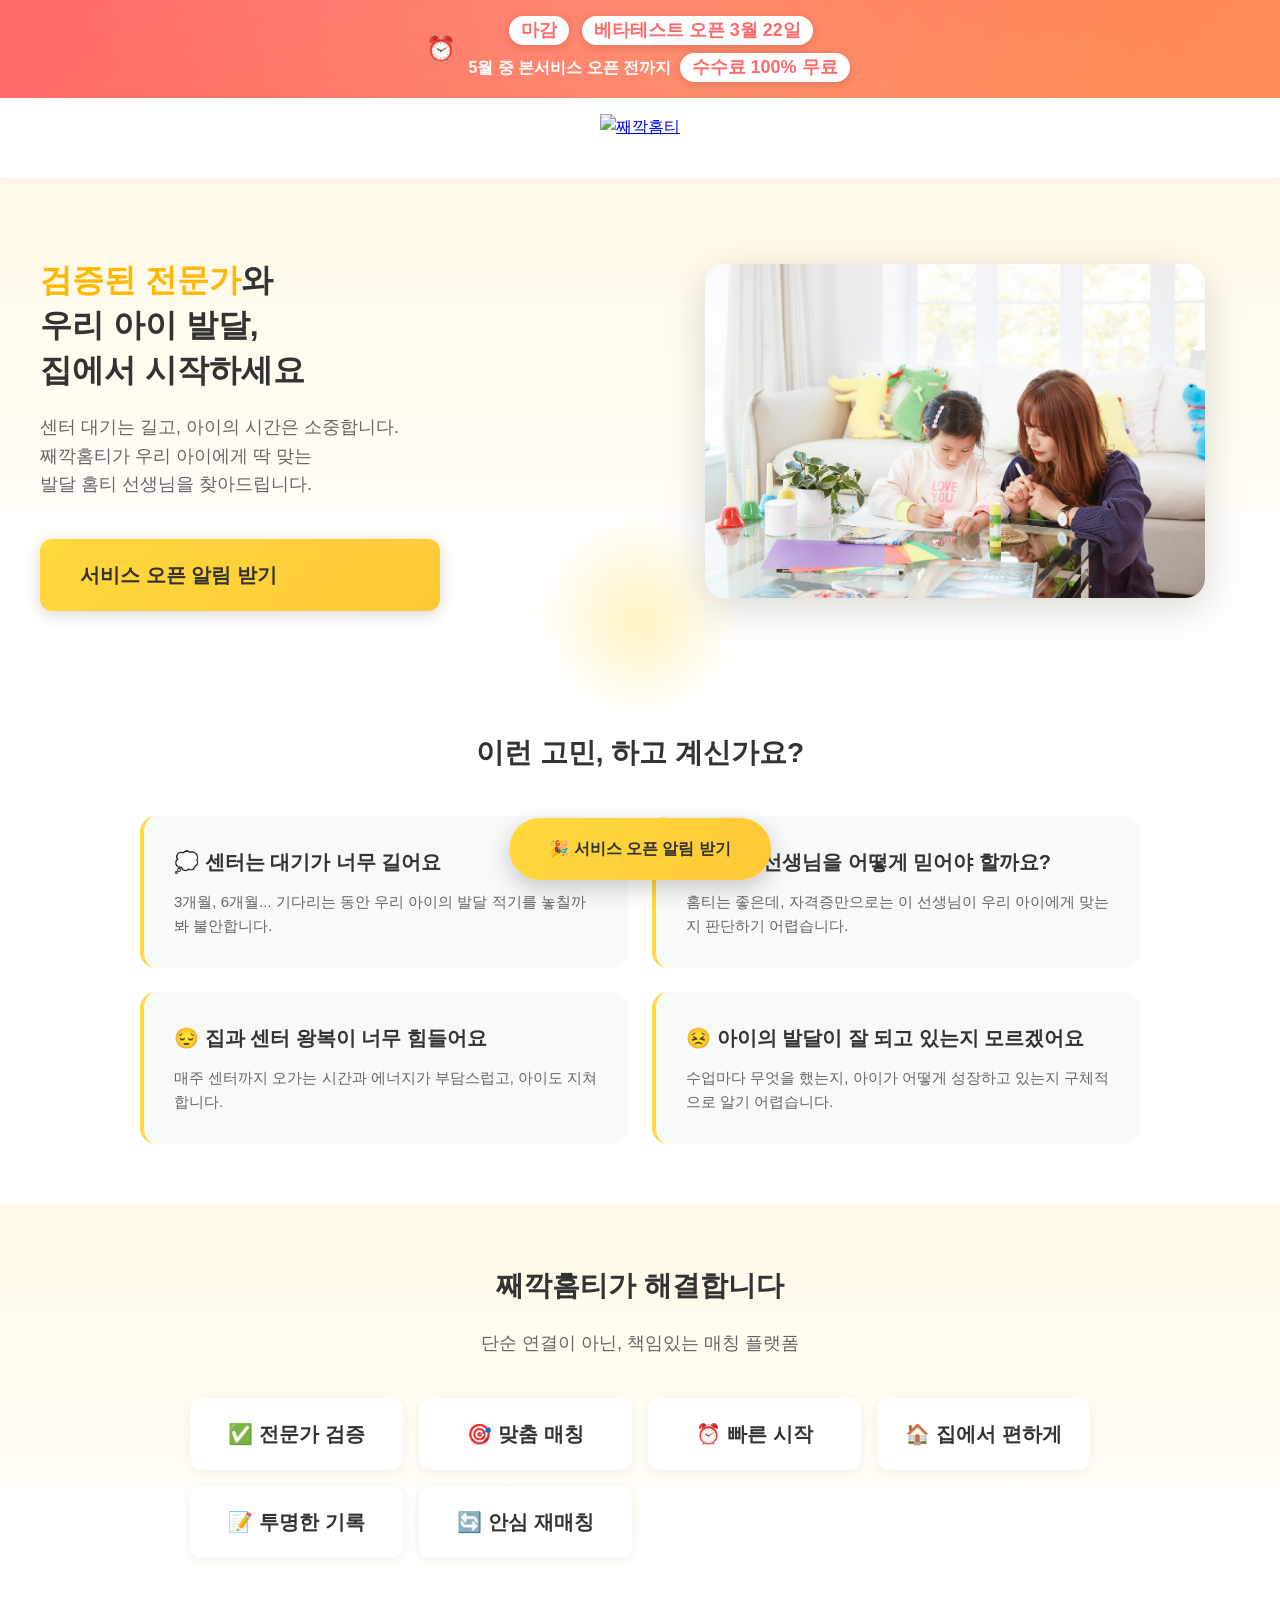
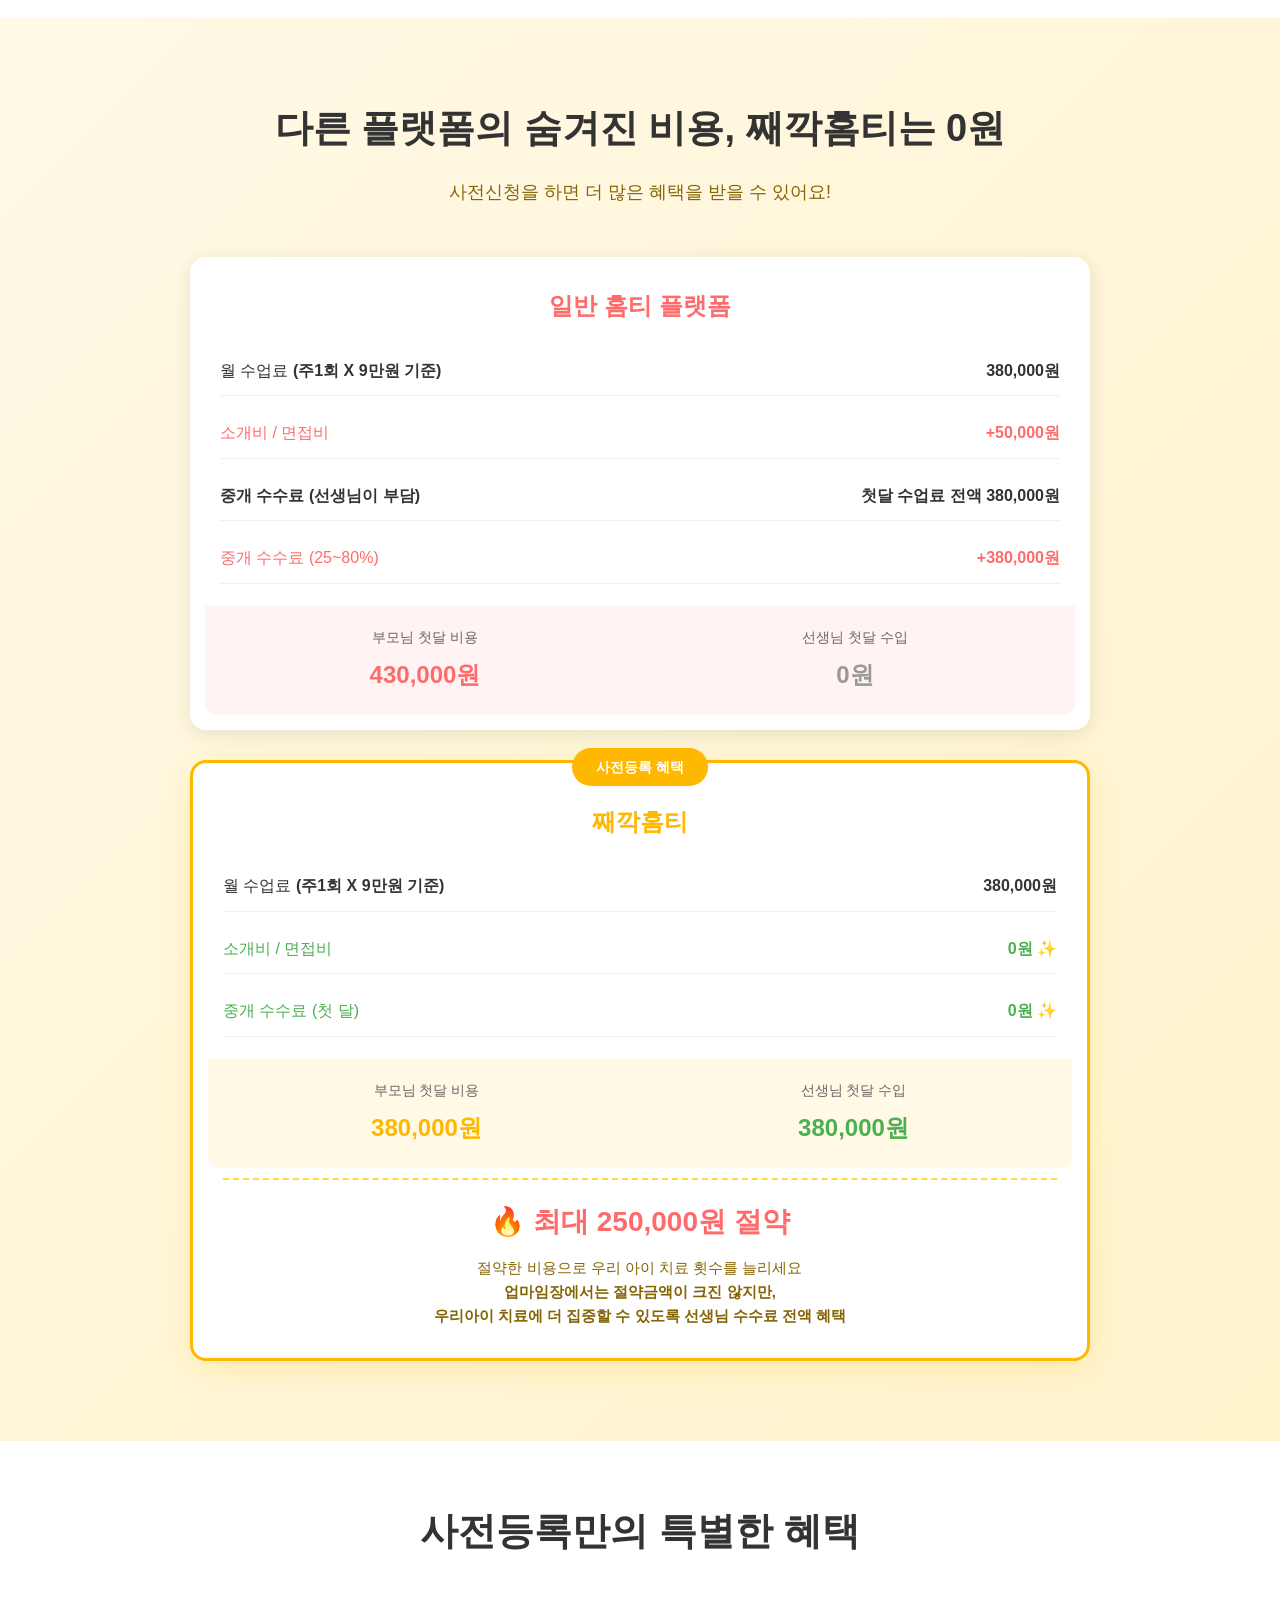
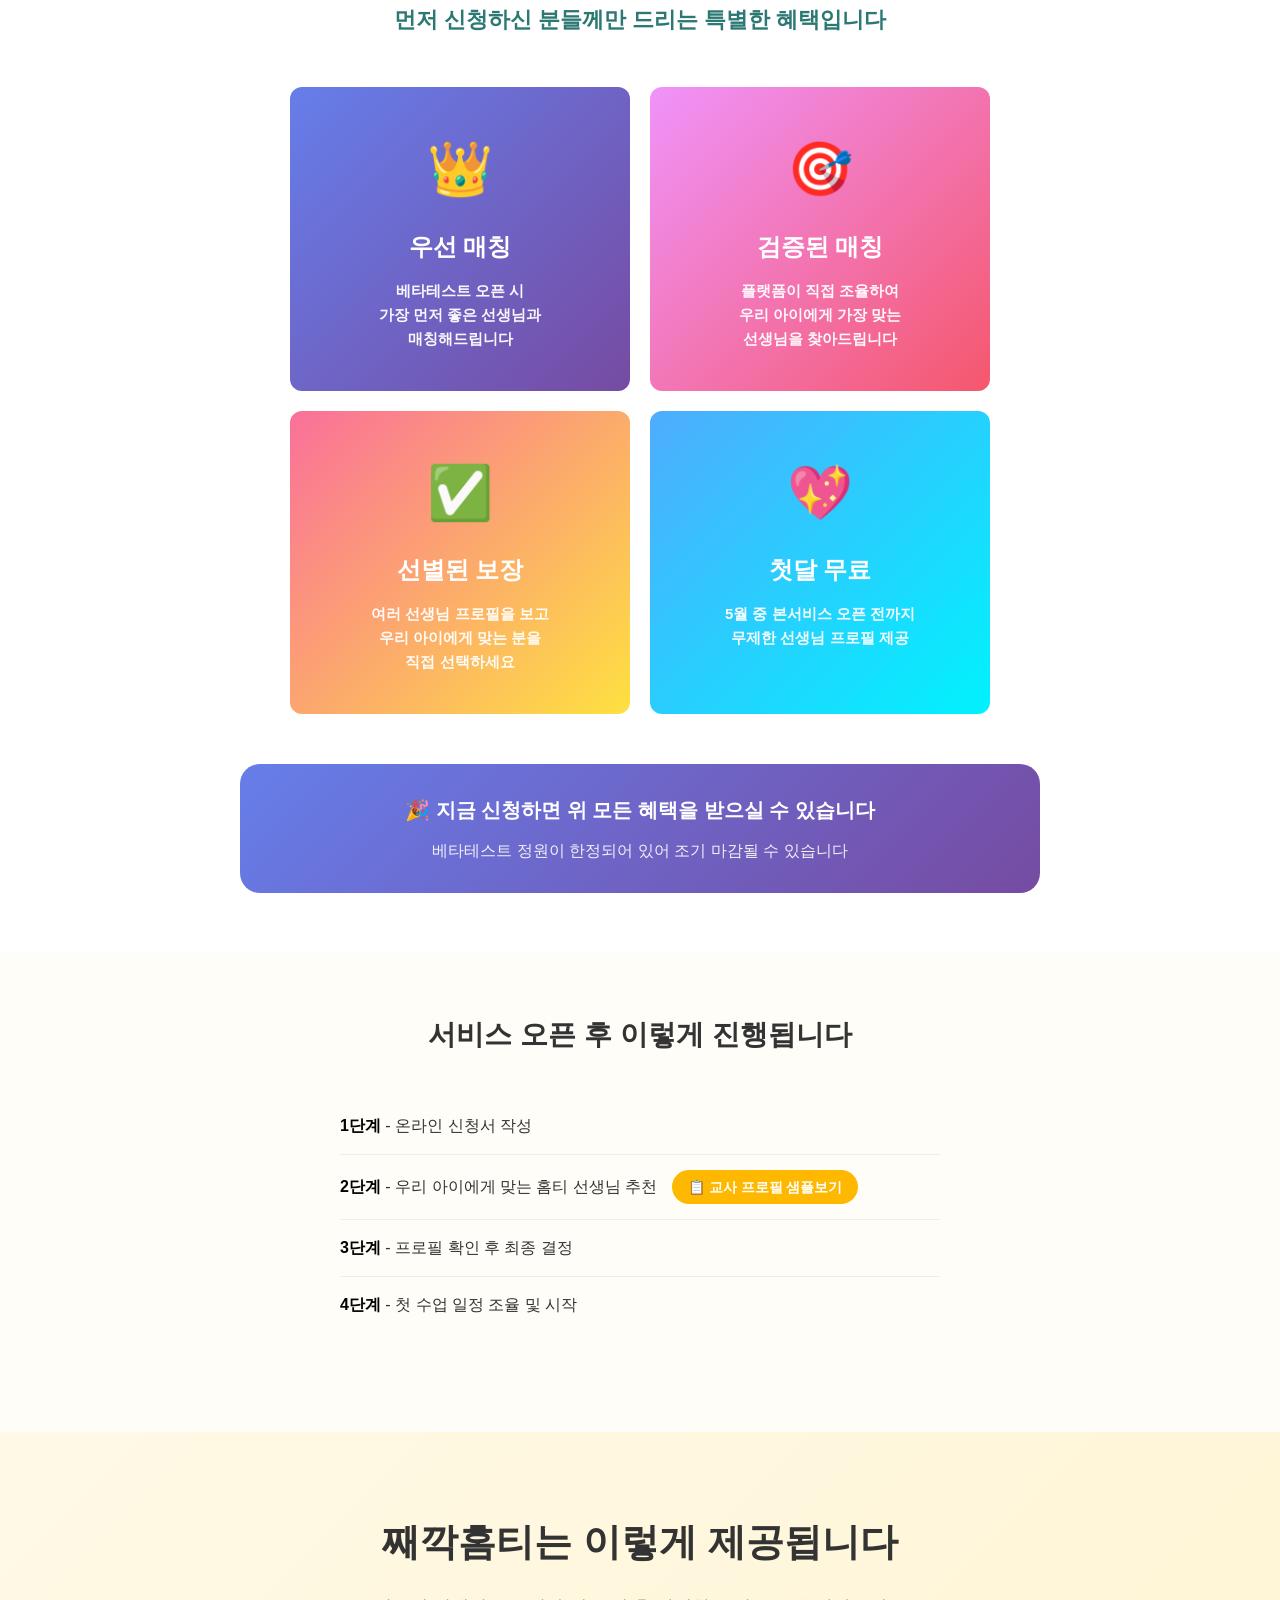
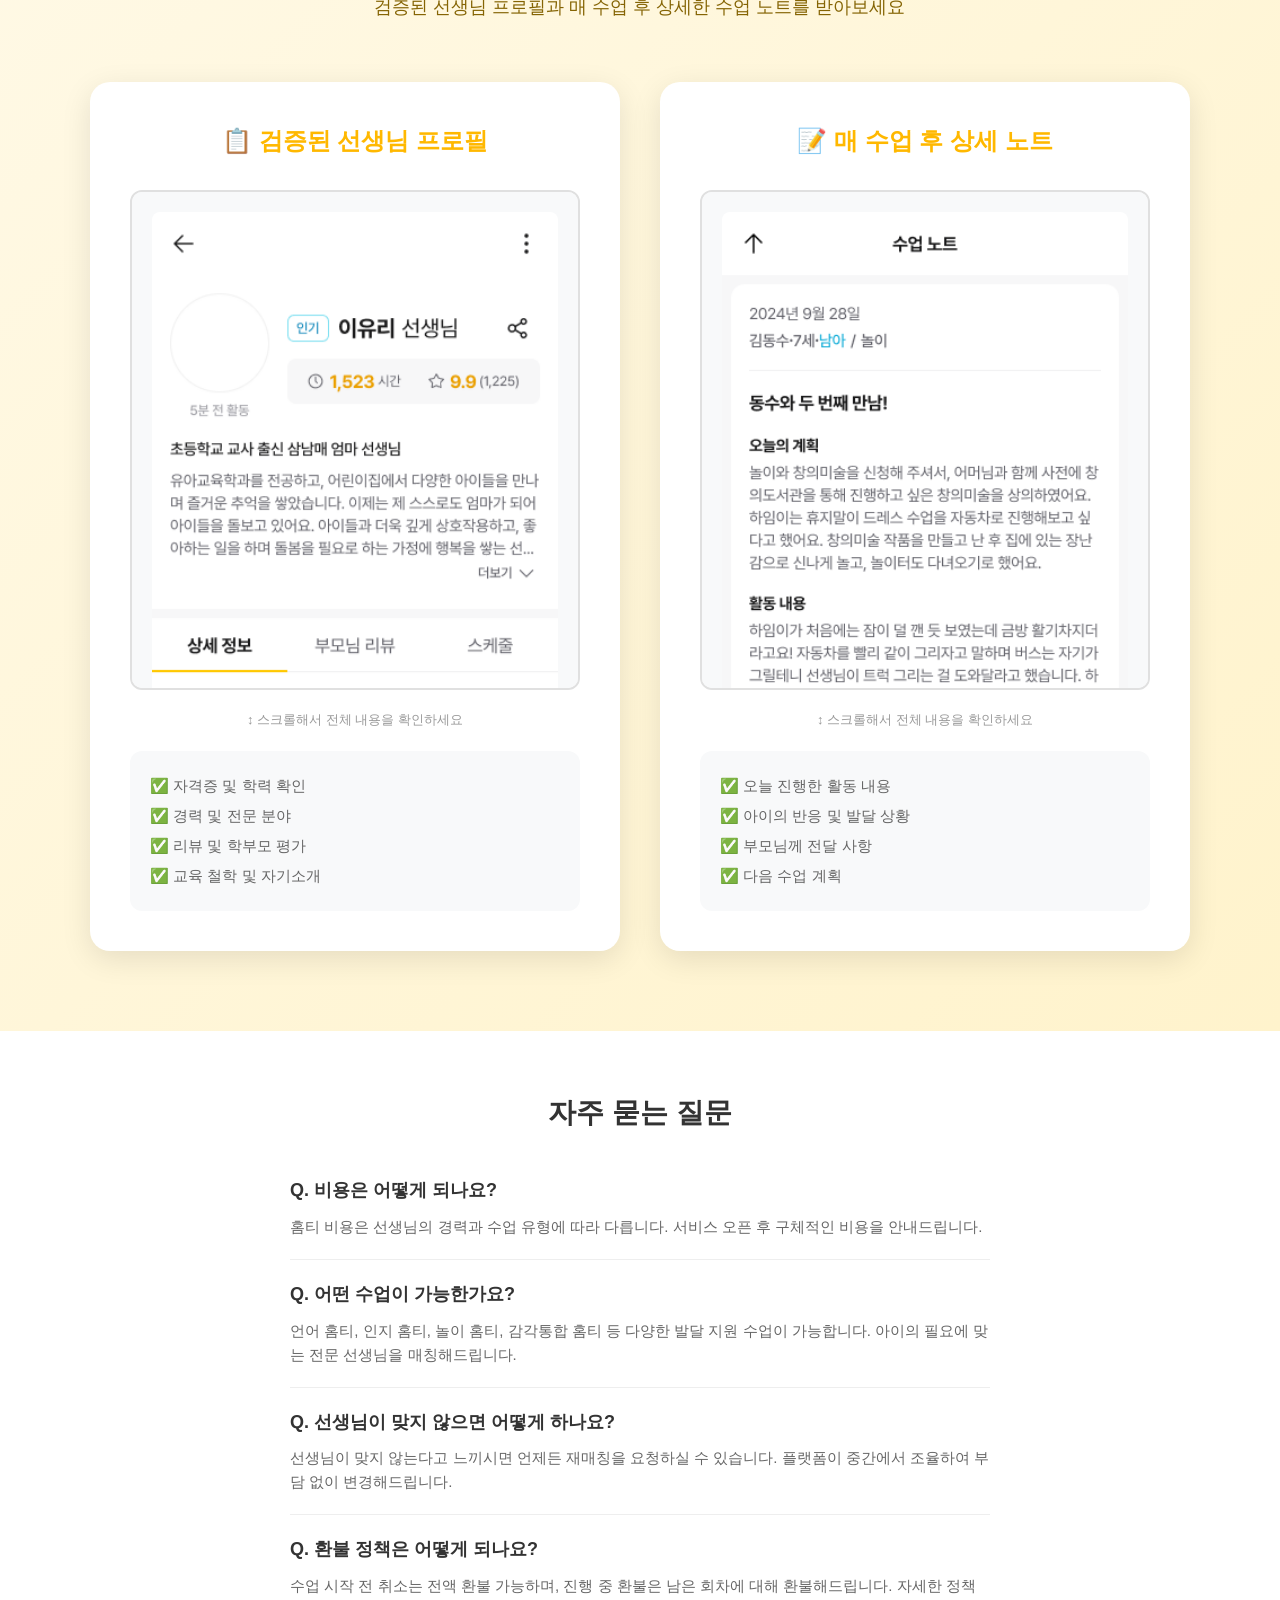
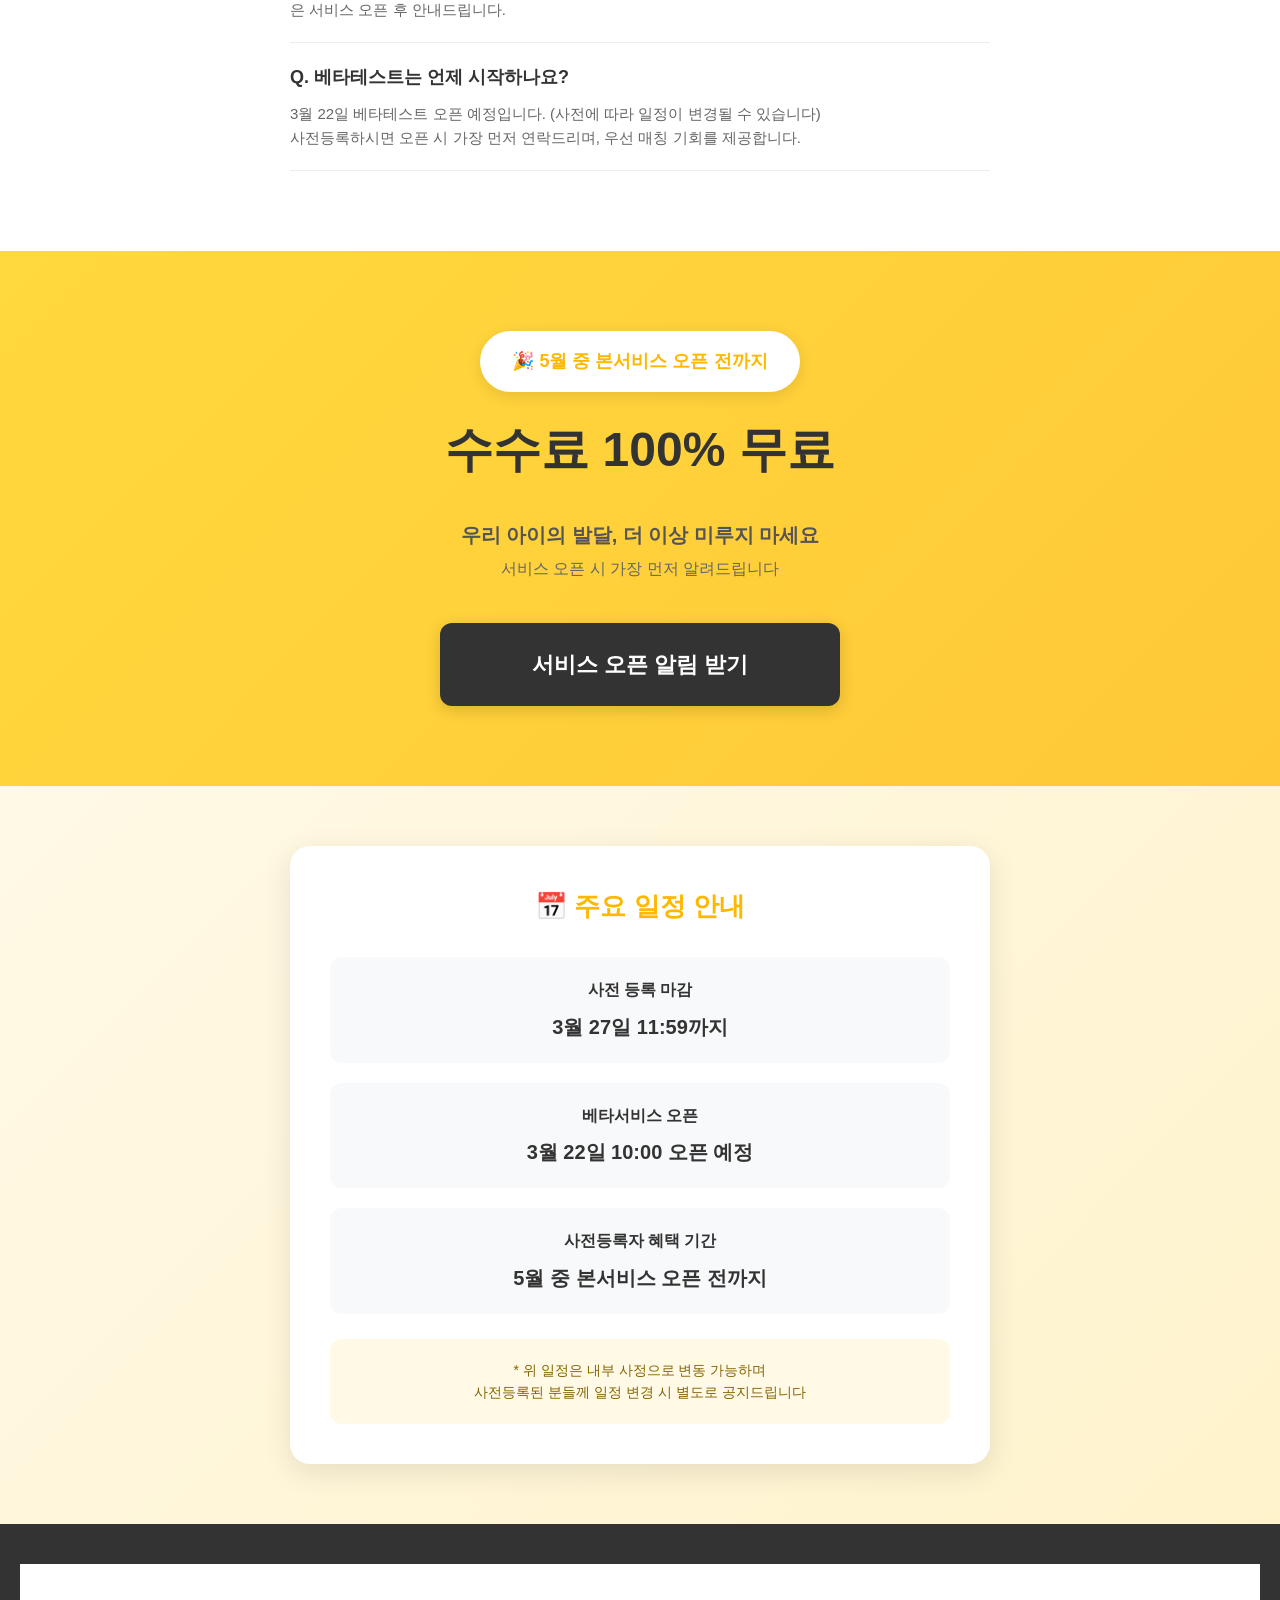
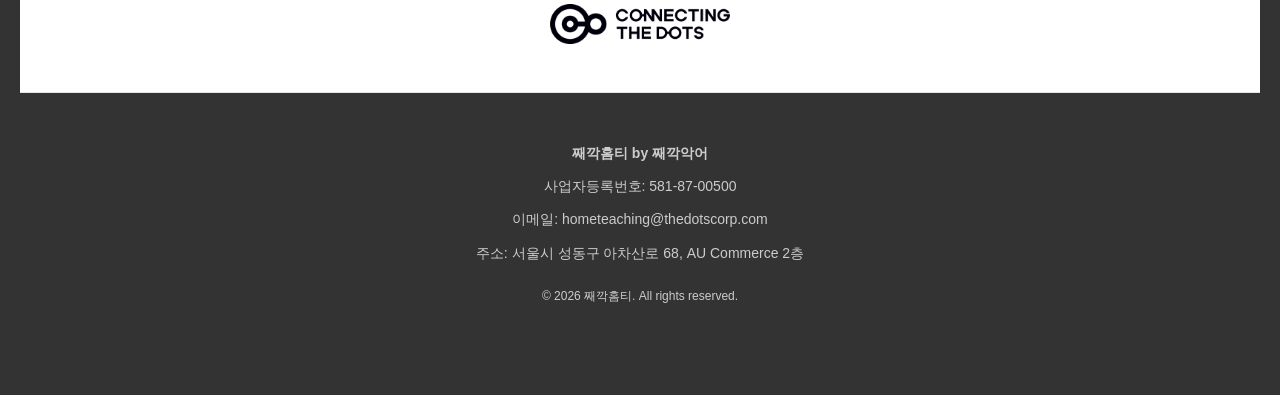
==== parent/index.html @ a374e9b5 "refactor: 특별한 혜택 카드 2x2 그리드로 재배열 및 강조 - 데스크톱: 2x2 그리드 레이아웃 (max-width: 700px) - 텍스트 크기 10% 증가 (아이콘 5" ====
<!DOCTYPE html>
<html lang="ko">
<head>
    <meta charset="UTF-8">
    <meta name="viewport" content="width=device-width, initial-scale=1.0">
    <title>째깍홈티 - 부모님을 위한 발달재활 홈티 매칭</title>
    <meta name="description" content="우리 아이에게 꼭 맞는 검증된 발달 홈티 선생님을 만나보세요. 센터 대기 없이 집에서 시작하는 맞춤 수업.">
    <link rel="stylesheet" href="../assets/css/common.css">
    <link rel="stylesheet" href="../assets/css/parent.css">
    <link rel="stylesheet" href="../assets/css/banner.css">
    <link rel="stylesheet" href="https://cdn.jsdelivr.net/gh/orioncactus/pretendard/dist/web/static/pretendard.css">
</head>
<body class="parent-page">
    <!-- 사전신청 배너 -->
    <div class="promo-banner">
        <div class="promo-banner-content">
            <span class="promo-emoji">⏰</span>
            <span class="promo-text">
                <div style="margin-bottom: 4px;">
                    <span class="promo-highlight" id="dday-counter">D-day</span>
                    <span class="promo-highlight">베타테스트 오픈 3월 22일</span>
                </div>
                <div>
                    5월 중 본서비스 오픈 전까지
                    <span class="promo-highlight">수수료 100% 무료</span>
                </div>
            </span>
        </div>
    </div>

    <script>
        // D-day 카운터 (3월 27일 11:59 기준)
        function updateDday() {
            const deadline = new Date('2026-03-27T23:59:00+09:00');
            const now = new Date();
            const diff = deadline - now;
            
            if (diff > 0) {
                const days = Math.floor(diff / (1000 * 60 * 60 * 24));
                const hours = Math.floor((diff % (1000 * 60 * 60 * 24)) / (1000 * 60 * 60));
                document.getElementById('dday-counter').textContent = `D-${days}`;
            } else {
                document.getElementById('dday-counter').textContent = '마감';
            }
        }
        updateDday();
        setInterval(updateDday, 60000); // 1분마다 업데이트
    </script>

    <!-- 헤더 -->
    <header class="header">
        <a href="./index.html" class="logo">
            <img src="../assets/images/jjaekkak-logo.png" alt="째깍홈티">
        </a>
    </header>

    <!-- 히어로 섹션 -->
    <section class="hero parent-hero">
        <div class="hero-content-wrapper">
            <!-- 텍스트 영역 -->
            <div class="hero-text">
                <h1 class="hero-title parent-title">
                    <span class="highlight">검증된 전문가</span>와<br>
                    우리 아이 발달,<br>
                    집에서 시작하세요
                </h1>
                <p class="hero-subtitle">
                    센터 대기는 길고, 아이의 시간은 소중합니다.<br>
                    째깍홈티가 우리 아이에게 딱 맞는<br>
                    발달 홈티 선생님을 찾아드립니다.
                </p>
                <a href="./apply.html" class="btn btn-parent-primary btn-large">
                    서비스 오픈 알림 받기
                </a>
            </div>
            
            <!-- 이미지 영역 -->
            <div class="hero-image">
                <img src="../assets/images/teacher-child-activity.jpg" 
                     alt="선생님과 아이가 함께하는 즐거운 수업 시간" 
                     style="width: 100%; max-width: 500px; border-radius: 20px; box-shadow: 0 10px 40px rgba(0,0,0,0.15);">
            </div>
        </div>
    </section>

    <!-- 문제 섹션 -->
    <section class="problem-section">
        <h2 class="problem-title">이런 고민, 하고 계신가요?</h2>
        
        <div class="problem-grid">
            <div class="problem-card">
                <h3>💭 센터는 대기가 너무 길어요</h3>
                <p>3개월, 6개월... 기다리는 동안 우리 아이의 발달 적기를 놓칠까 봐 불안합니다.</p>
            </div>

            <div class="problem-card">
                <h3>😰 홈티 선생님을 어떻게 믿어야 할까요?</h3>
                <p>홈티는 좋은데, 자격증만으로는 이 선생님이 우리 아이에게 맞는지 판단하기 어렵습니다.</p>
            </div>

            <div class="problem-card">
                <h3>😔 집과 센터 왕복이 너무 힘들어요</h3>
                <p>매주 센터까지 오가는 시간과 에너지가 부담스럽고, 아이도 지쳐합니다.</p>
            </div>

            <div class="problem-card">
                <h3>😣 아이의 발달이 잘 되고 있는지 모르겠어요</h3>
                <p>수업마다 무엇을 했는지, 아이가 어떻게 성장하고 있는지 구체적으로 알기 어렵습니다.</p>
            </div>
        </div>
    </section>

    <!-- 솔루션 섹션 -->
    <section class="solution-section">
        <h2 class="solution-title">째깍홈티가 해결합니다</h2>
        <p class="solution-subtitle">단순 연결이 아닌, 책임있는 매칭 플랫폼</p>

        <div class="solution-grid" style="display: grid; grid-template-columns: repeat(auto-fit, minmax(180px, 1fr)); gap: 16px; max-width: 900px; margin: 0 auto;">
            <div style="background: white; padding: 20px; border-radius: 12px; text-align: center; box-shadow: 0 2px 12px rgba(0,0,0,0.06);">
                <h3 style="font-size: 20px; font-weight: 700; color: #333;">✅ 전문가 검증</h3>
            </div>

            <div style="background: white; padding: 20px; border-radius: 12px; text-align: center; box-shadow: 0 2px 12px rgba(0,0,0,0.06);">
                <h3 style="font-size: 20px; font-weight: 700; color: #333;">🎯 맞춤 매칭</h3>
            </div>

            <div style="background: white; padding: 20px; border-radius: 12px; text-align: center; box-shadow: 0 2px 12px rgba(0,0,0,0.06);">
                <h3 style="font-size: 20px; font-weight: 700; color: #333;">⏰ 빠른 시작</h3>
            </div>

            <div style="background: white; padding: 20px; border-radius: 12px; text-align: center; box-shadow: 0 2px 12px rgba(0,0,0,0.06);">
                <h3 style="font-size: 20px; font-weight: 700; color: #333;">🏠 집에서 편하게</h3>
            </div>

            <div style="background: white; padding: 20px; border-radius: 12px; text-align: center; box-shadow: 0 2px 12px rgba(0,0,0,0.06);">
                <h3 style="font-size: 20px; font-weight: 700; color: #333;">📝 투명한 기록</h3>
            </div>

            <div style="background: white; padding: 20px; border-radius: 12px; text-align: center; box-shadow: 0 2px 12px rgba(0,0,0,0.06);">
                <h3 style="font-size: 20px; font-weight: 700; color: #333;">🔄 안심 재매칭</h3>
            </div>
        </div>
    </section>

    <!-- 숨겨진 비용 0원 섹션 -->
    <section class="benefit-section" style="background: linear-gradient(135deg, #FFF9E6 0%, #FFF3CC 100%); padding: 80px 20px;">
        <h2 class="benefit-title" style="font-size: 38px; margin-bottom: 20px;">다른 플랫폼의 숨겨진 비용, 째깍홈티는 0원</h2>
        <p style="font-size: 18px; color: #856404; margin-bottom: 50px; text-align: center;">사전신청을 하면 더 많은 혜택을 받을 수 있어요!</p>
        
        <div style="max-width: 900px; margin: 0 auto;">
            <!-- 일반 홈티 플랫폼 -->
            <div style="background: white; border-radius: 16px; padding: 30px; margin-bottom: 30px; box-shadow: 0 4px 20px rgba(0,0,0,0.1);">
                <h3 style="font-size: 24px; color: #FF6B6B; margin-bottom: 20px; text-align: center;">
                    <strong>일반 홈티 플랫폼</strong>
                </h3>
                <div style="display: grid; gap: 12px; font-size: 16px;">
                    <div style="display: flex; justify-content: space-between; padding: 12px 0; border-bottom: 1px solid #f0f0f0;">
                        <span>월 수업료 <span style="font-weight: 600;">(주1회 X 9만원 기준)</span></span>
                        <span style="font-weight: 700;">380,000원</span>
                    </div>
                    <div style="display: flex; justify-content: space-between; padding: 12px 0; border-bottom: 1px solid #f0f0f0; color: #FF6B6B;">
                        <span>소개비 / 면접비</span>
                        <span style="font-weight: 600;">+50,000원</span>
                    </div>
                    <div style="display: flex; justify-content: space-between; padding: 12px 0; border-bottom: 1px solid #f0f0f0;">
                        <span style="font-weight: 600;">중개 수수료 (선생님이 부담)</span>
                        <span style="font-weight: 700;">첫달 수업료 전액 380,000원</span>
                    </div>
                    <div style="display: flex; justify-content: space-between; padding: 12px 0; border-bottom: 1px solid #f0f0f0; color: #FF6B6B;">
                        <span>중개 수수료 (25~80%)</span>
                        <span style="font-weight: 600;">+380,000원</span>
                    </div>
                    <div style="display: grid; grid-template-columns: 1fr 1fr; gap: 20px; padding: 20px 0; background: #FFF3F3; margin: 10px -15px -15px; padding: 20px 15px; border-radius: 0 0 12px 12px;">
                        <div style="text-align: center;">
                            <p style="font-size: 14px; color: #666; margin-bottom: 8px;">부모님 첫달 비용</p>
                            <p style="font-size: 24px; font-weight: 800; color: #FF6B6B;">430,000원</p>
                        </div>
                        <div style="text-align: center;">
                            <p style="font-size: 14px; color: #666; margin-bottom: 8px;">선생님 첫달 수입</p>
                            <p style="font-size: 24px; font-weight: 800; color: #999;">0원</p>
                        </div>
                    </div>
                </div>
            </div>

            <!-- 째깍홈티 -->
            <div style="background: white; border-radius: 16px; padding: 30px; border: 3px solid #FFB800; box-shadow: 0 8px 30px rgba(255,184,0,0.2); position: relative;">
                <div style="position: absolute; top: -15px; left: 50%; transform: translateX(-50%); background: #FFB800; color: white; padding: 8px 24px; border-radius: 20px; font-weight: 700; font-size: 14px;">
                    사전등록 혜택
                </div>
                <h3 style="font-size: 24px; color: #FFB800; margin-bottom: 20px; margin-top: 10px; text-align: center;">
                    <strong>째깍홈티</strong>
                </h3>
                <div style="display: grid; gap: 12px; font-size: 16px;">
                    <div style="display: flex; justify-content: space-between; padding: 12px 0; border-bottom: 1px solid #f0f0f0;">
                        <span>월 수업료 <span style="font-weight: 600;">(주1회 X 9만원 기준)</span></span>
                        <span style="font-weight: 700;">380,000원</span>
                    </div>
                    <div style="display: flex; justify-content: space-between; padding: 12px 0; border-bottom: 1px solid #f0f0f0; color: #4CAF50;">
                        <span>소개비 / 면접비</span>
                        <span style="font-weight: 600;">0원 ✨</span>
                    </div>
                    <div style="display: flex; justify-content: space-between; padding: 12px 0; border-bottom: 1px solid #f0f0f0; color: #4CAF50;">
                        <span>중개 수수료 (첫 달)</span>
                        <span style="font-weight: 600;">0원 ✨</span>
                    </div>
                    <div style="display: grid; grid-template-columns: 1fr 1fr; gap: 20px; padding: 20px 0; background: #FFF9E6; margin: 10px -15px -15px; padding: 20px 15px; border-radius: 0 0 12px 12px;">
                        <div style="text-align: center;">
                            <p style="font-size: 14px; color: #666; margin-bottom: 8px;">부모님 첫달 비용</p>
                            <p style="font-size: 24px; font-weight: 800; color: #FFB800;">380,000원</p>
                        </div>
                        <div style="text-align: center;">
                            <p style="font-size: 14px; color: #666; margin-bottom: 8px;">선생님 첫달 수입</p>
                            <p style="font-size: 24px; font-weight: 800; color: #4CAF50;">380,000원</p>
                        </div>
                    </div>
                </div>
                <div style="text-align: center; margin-top: 25px; padding-top: 20px; border-top: 2px dashed #FFD93D;">
                    <p style="font-size: 28px; font-weight: 900; color: #FF6B6B; margin-bottom: 12px;">
                        🔥 최대 250,000원 절약
                    </p>
                    <p style="font-size: 15px; color: #856404; line-height: 1.6;">
                        절약한 비용으로 우리 아이 치료 횟수를 늘리세요<br>
                        <strong>업마임장에서는 절약금액이 크진 않지만,<br>우리아이 치료에 더 집중할 수 있도록 선생님 수수료 전액 혜택</strong>
                    </p>
                </div>
            </div>
        </div>
    </section>

    <!-- 베타테스터 특권 섹션 -->
    <section class="benefit-section">
        <h2 class="benefit-title" style="font-size: 38px; margin-bottom: 40px;">사전등록만의 특별한 혜택</h2>
        <p style="font-size: 22px; font-weight: 700; color: #2C7873; margin-bottom: 50px; text-align: center;">먼저 신청하신 분들께만 드리는 특별한 혜택입니다</p>
        
        <div class="benefit-grid" style="max-width: 700px; margin: 0 auto; display: grid; grid-template-columns: repeat(2, 1fr); gap: 20px;">
            <div class="benefit-card" style="background: linear-gradient(135deg, #667eea 0%, #764ba2 100%); color: white; padding: 40px 30px;">
                <div class="icon" style="font-size: 53px; margin-bottom: 16px;">👑</div>
                <h3 style="color: white; font-size: 24px; font-weight: 800; margin-bottom: 12px;">우선 매칭</h3>
                <p style="color: rgba(255,255,255,0.95); font-size: 15px; font-weight: 600; line-height: 1.6;">베타테스트 오픈 시<br>가장 먼저 좋은 선생님과<br>매칭해드립니다</p>
            </div>

            <div class="benefit-card" style="background: linear-gradient(135deg, #f093fb 0%, #f5576c 100%); color: white; padding: 40px 30px;">
                <div class="icon" style="font-size: 53px; margin-bottom: 16px;">🎯</div>
                <h3 style="color: white; font-size: 24px; font-weight: 800; margin-bottom: 12px;">검증된 매칭</h3>
                <p style="color: rgba(255,255,255,0.95); font-size: 15px; font-weight: 600; line-height: 1.6;">플랫폼이 직접 조율하여<br>우리 아이에게 가장 맞는<br>선생님을 찾아드립니다</p>
            </div>

            <div class="benefit-card" style="background: linear-gradient(135deg, #fa709a 0%, #fee140 100%); color: white; padding: 40px 30px;">
                <div class="icon" style="font-size: 53px; margin-bottom: 16px;">✅</div>
                <h3 style="color: white; font-size: 24px; font-weight: 800; margin-bottom: 12px;">선별된 보장</h3>
                <p style="color: rgba(255,255,255,0.95); font-size: 15px; font-weight: 600; line-height: 1.6;">여러 선생님 프로필을 보고<br>우리 아이에게 맞는 분을<br>직접 선택하세요</p>
            </div>

            <div class="benefit-card" style="background: linear-gradient(135deg, #4facfe 0%, #00f2fe 100%); color: white; padding: 40px 30px;">
                <div class="icon" style="font-size: 53px; margin-bottom: 16px;">💖</div>
                <h3 style="color: white; font-size: 24px; font-weight: 800; margin-bottom: 12px;">첫달 무료</h3>
                <p style="color: rgba(255,255,255,0.95); font-size: 15px; font-weight: 600; line-height: 1.6;">5월 중 본서비스 오픈 전까지<br>무제한 선생님 프로필 제공</p>
            </div>
        </div>

        <div style="margin-top: 50px; padding: 30px; background: linear-gradient(135deg, #667eea 0%, #764ba2 100%); border-radius: 20px; text-align: center; color: white; max-width: 800px; margin-left: auto; margin-right: auto;">
            <p style="font-size: 20px; font-weight: 700; margin-bottom: 12px;">
                🎉 지금 신청하면 위 모든 혜택을 받으실 수 있습니다
            </p>
            <p style="font-size: 16px; opacity: 0.9;">
                베타테스트 정원이 한정되어 있어 조기 마감될 수 있습니다
            </p>
        </div>
    </section>

    <!-- 프로세스 섹션 -->
    <section class="section">
        <h2 class="solution-title">서비스 오픈 후 이렇게 진행됩니다</h2>
        <div class="info-list" style="max-width: 600px; margin: 40px auto;">
            <li><strong>1단계</strong> - 온라인 신청서 작성</li>
            <li><strong>2단계</strong> - 우리 아이에게 맞는 홈티 선생님 추천 
                <a href="#service-preview" class="profile-sample-btn" style="display: inline-block; margin-left: 10px; padding: 6px 16px; background: #FFB800; color: white; border-radius: 20px; text-decoration: none; font-size: 14px; font-weight: 700;">
                    📋 교사 프로필 샘플보기
                </a>
            </li>
            <li><strong>3단계</strong> - 프로필 확인 후 최종 결정</li>
            <li><strong>4단계</strong> - 첫 수업 일정 조율 및 시작</li>
        </div>
    </section>

    <!-- 실제 서비스 미리보기 섹션 -->
    <section id="service-preview" class="section" style="background: linear-gradient(135deg, #FFF9E6 0%, #FFF3CC 100%); padding: 80px 20px; scroll-margin-top: 80px;">
        <h2 class="solution-title" style="font-size: 38px; margin-bottom: 20px;">째깍홈티는 이렇게 제공됩니다</h2>
        <p style="font-size: 18px; color: #856404; margin-bottom: 60px;">검증된 선생님 프로필과 매 수업 후 상세한 수업 노트를 받아보세요</p>
        
        <div style="max-width: 1100px; margin: 0 auto; display: grid; grid-template-columns: 1fr 1fr; gap: 40px;">
            <!-- 교사 프로필 -->
            <div style="background: white; padding: 40px; border-radius: 20px; box-shadow: 0 8px 30px rgba(0,0,0,0.1);">
                <h3 style="font-size: 24px; font-weight: 700; color: #FFB800; margin-bottom: 30px; text-align: center;">
                    📋 검증된 선생님 프로필
                </h3>
                <div class="image-scroll-container" style="background: #f8f9fa; padding: 20px; border-radius: 12px; margin-bottom: 20px; max-height: 500px; overflow-y: auto; border: 2px solid #e0e0e0;">
                    <img src="../assets/images/teacher-profile-example.png" 
                         alt="선생님 프로필 예시" 
                         style="width: 100%; display: block; border-radius: 8px;">
                </div>
                <div style="text-align: center; margin-bottom: 20px;">
                    <p style="font-size: 13px; color: #999;">↕️ 스크롤해서 전체 내용을 확인하세요</p>
                </div>
                <div style="text-align: left; background: #f8f9fa; padding: 20px; border-radius: 12px;">
                    <p style="font-size: 15px; color: #666; line-height: 2; margin: 0;">
                        ✅ 자격증 및 학력 확인<br>
                        ✅ 경력 및 전문 분야<br>
                        ✅ 리뷰 및 학부모 평가<br>
                        ✅ 교육 철학 및 자기소개
                    </p>
                </div>
            </div>
            
            <!-- 수업 노트 -->
            <div style="background: white; padding: 40px; border-radius: 20px; box-shadow: 0 8px 30px rgba(0,0,0,0.1);">
                <h3 style="font-size: 24px; font-weight: 700; color: #FFB800; margin-bottom: 30px; text-align: center;">
                    📝 매 수업 후 상세 노트
                </h3>
                <div class="image-scroll-container" style="background: #f8f9fa; padding: 20px; border-radius: 12px; margin-bottom: 20px; max-height: 500px; overflow-y: auto; border: 2px solid #e0e0e0;">
                    <img src="../assets/images/class-note-example.png" 
                         alt="수업 노트 예시" 
                         style="width: 100%; display: block; border-radius: 8px;">
                </div>
                <div style="text-align: center; margin-bottom: 20px;">
                    <p style="font-size: 13px; color: #999;">↕️ 스크롤해서 전체 내용을 확인하세요</p>
                </div>
                <div style="text-align: left; background: #f8f9fa; padding: 20px; border-radius: 12px;">
                    <p style="font-size: 15px; color: #666; line-height: 2; margin: 0;">
                        ✅ 오늘 진행한 활동 내용<br>
                        ✅ 아이의 반응 및 발달 상황<br>
                        ✅ 부모님께 전달 사항<br>
                        ✅ 다음 수업 계획
                    </p>
                </div>
            </div>
        </div>

        <!-- 모바일 반응형 -->
        <style>
            @media (max-width: 768px) {
                section > div[style*="grid-template-columns: 1fr 1fr"] {
                    grid-template-columns: 1fr !important;
                    gap: 30px !important;
                }
            }
        </style>
    </section>

    <!-- FAQ 섹션 -->
    <section class="faq-section">
        <h2 class="faq-title">자주 묻는 질문</h2>

        <div class="faq-item">
            <div class="faq-question">Q. 비용은 어떻게 되나요?</div>
            <div class="faq-answer">
                홈티 비용은 선생님의 경력과 수업 유형에 따라 다릅니다. 
                서비스 오픈 후 구체적인 비용을 안내드립니다.
            </div>
        </div>

        <div class="faq-item">
            <div class="faq-question">Q. 어떤 수업이 가능한가요?</div>
            <div class="faq-answer">
                언어 홈티, 인지 홈티, 놀이 홈티, 감각통합 홈티 등 다양한 발달 지원 수업이 가능합니다. 
                아이의 필요에 맞는 전문 선생님을 매칭해드립니다.
            </div>
        </div>

        <div class="faq-item">
            <div class="faq-question">Q. 선생님이 맞지 않으면 어떻게 하나요?</div>
            <div class="faq-answer">
                선생님이 맞지 않는다고 느끼시면 언제든 재매칭을 요청하실 수 있습니다. 
                플랫폼이 중간에서 조율하여 부담 없이 변경해드립니다.
            </div>
        </div>

        <div class="faq-item">
            <div class="faq-question">Q. 환불 정책은 어떻게 되나요?</div>
            <div class="faq-answer">
                수업 시작 전 취소는 전액 환불 가능하며, 
                진행 중 환불은 남은 회차에 대해 환불해드립니다. 
                자세한 정책은 서비스 오픈 후 안내드립니다.
            </div>
        </div>

        <div class="faq-item">
            <div class="faq-question">Q. 베타테스트는 언제 시작하나요?</div>
            <div class="faq-answer">
                3월 22일 베타테스트 오픈 예정입니다. (사전에 따라 일정이 변경될 수 있습니다)<br>
                사전등록하시면 오픈 시 가장 먼저 연락드리며, 우선 매칭 기회를 제공합니다.
            </div>
        </div>
    </section>

    <!-- CTA 섹션 -->
    <section class="cta-section parent-cta">
        <div class="promotion-badge" style="font-size: 18px; padding: 16px 32px; margin-bottom: 20px;">
            🎉 5월 중 본서비스 오픈 전까지
        </div>
        <h2 class="cta-title" style="font-size: 48px; margin-bottom: 30px;">
            수수료 100% 무료
        </h2>
        <p class="cta-description" style="font-size: 20px; font-weight: 600;">
            우리 아이의 발달, 더 이상 미루지 마세요<br>
            <span style="font-size: 16px; font-weight: 400; color: #666;">서비스 오픈 시 가장 먼저 알려드립니다</span>
        </p>
        <a href="./apply.html" class="btn btn-primary btn-large" style="font-size: 22px; padding: 24px 48px;">
            서비스 오픈 알림 받기
        </a>
    </section>

    <!-- 일정 안내 섹션 -->
    <section class="section" style="background: linear-gradient(135deg, #FFF9E6 0%, #FFF3CC 100%); padding: 60px 20px;">
        <div style="max-width: 700px; margin: 0 auto; background: white; padding: 40px; border-radius: 20px; box-shadow: 0 8px 30px rgba(0,0,0,0.1);">
            <h3 style="font-size: 26px; font-weight: 800; color: #FFB800; text-align: center; margin-bottom: 30px;">
                📅 주요 일정 안내
            </h3>
            <div style="display: grid; gap: 20px;">
                <div style="padding: 20px; background: #f8f9fa; border-radius: 12px;">
                    <p style="font-size: 16px; font-weight: 700; color: #333; margin-bottom: 8px;">사전 등록 마감</p>
                    <p style="font-size: 20px; font-weight: 800; color: #333;">3월 27일 11:59까지</p>
                </div>
                <div style="padding: 20px; background: #f8f9fa; border-radius: 12px;">
                    <p style="font-size: 16px; font-weight: 700; color: #333; margin-bottom: 8px;">베타서비스 오픈</p>
                    <p style="font-size: 20px; font-weight: 800; color: #333;">3월 22일 10:00 오픈 예정</p>
                </div>
                <div style="padding: 20px; background: #f8f9fa; border-radius: 12px;">
                    <p style="font-size: 16px; font-weight: 700; color: #333; margin-bottom: 8px;">사전등록자 혜택 기간</p>
                    <p style="font-size: 20px; font-weight: 800; color: #333;">5월 중 본서비스 오픈 전까지</p>
                </div>
            </div>
            <div style="margin-top: 25px; padding: 20px; background: #FFF9E6; border-radius: 12px; text-align: center;">
                <p style="font-size: 14px; color: #856404; line-height: 1.6;">
                    * 위 일정은 내부 사정으로 변동 가능하며<br>
                    사전등록된 분들께 일정 변경 시 별도로 공지드립니다
                </p>
            </div>
        </div>
    </section>

    <!-- 플로팅 CTA 버튼 -->
    <div class="floating-cta">
        <a href="./apply.html" class="btn">
            🎉 서비스 오픈 알림 받기
        </a>
    </div>

    <!-- 푸터 -->
    <footer class="footer">
        <!-- 로고 영역 -->
        <div style="background: white; padding: 40px 20px; text-align: center; border-bottom: 1px solid #e5e5e5;">
            <img src="../assets/images/connecting-the-dots-logo.png" 
                 alt="Connecting the Dots" 
                 style="height: 40px; width: auto;">
        </div>
        
        <!-- 회사 정보 영역 -->
        <div style="padding: 40px 20px;">
            <p><strong>째깍홈티 by 째깍악어</strong></p>
            <p>사업자등록번호: 581-87-00500</p>
            <p>이메일: hometeaching@thedotscorp.com</p>
            <p>주소: 서울시 성동구 아차산로 68, AU Commerce 2층</p>
            <p style="margin-top: 20px; font-size: 12px;">
                © 2026 째깍홈티. All rights reserved.
            </p>
        </div>
    </footer>
</body>
</html>
---- assets/css/common.css ----
/* 째깍홈티 공통 스타일 */

* {
    margin: 0;
    padding: 0;
    box-sizing: border-box;
}

body {
    font-family: 'Pretendard', -apple-system, BlinkMacSystemFont, 'Segoe UI', 'Roboto', 'Helvetica Neue', Arial, sans-serif;
    line-height: 1.6;
    color: #333;
    -webkit-font-smoothing: antialiased;
    -moz-osx-font-smoothing: grayscale;
}

/* 컨테이너 */
.container {
    max-width: 100%;
    margin: 0 auto;
}

/* 섹션 공통 */
.section {
    width: 100%;
    padding: 60px 20px;
    text-align: center;
}

/* 헤더 */
.header {
    height: 70px;
    display: flex;
    align-items: center;
    justify-content: center;
    background: white;
    box-shadow: 0 2px 10px rgba(0,0,0,0.05);
    position: sticky;
    top: 0;
    z-index: 100;
    padding: 0 20px;
}

.logo {
    display: flex;
    align-items: center;
    height: 100%;
}

.logo img {
    height: 60%;
    max-height: 54px;
    width: auto;
    display: block;
}

/* 태블릿 이상 */
@media (min-width: 769px) {
    .header {
        height: 80px;
    }
    
    .logo img {
        max-height: 60px;
    }
}

.logo-text {
    font-size: 18px;
    font-weight: 700;
    color: #333;
    text-decoration: none;
}

/* 히어로 섹션 */
.hero {
    padding: 80px 20px 60px;
    text-align: center;
}

.hero-title {
    font-size: 32px;
    font-weight: 700;
    line-height: 1.4;
    margin-bottom: 20px;
}

.hero-subtitle {
    font-size: 18px;
    line-height: 1.6;
    margin-bottom: 40px;
    color: #666;
}

/* 버튼 */
.btn {
    display: inline-block;
    padding: 18px 40px;
    font-size: 18px;
    font-weight: 700;
    border: none;
    border-radius: 12px;
    cursor: pointer;
    text-decoration: none;
    transition: all 0.3s ease;
    box-shadow: 0 4px 15px rgba(0,0,0,0.15);
}

.btn:hover {
    transform: translateY(-2px);
    box-shadow: 0 6px 20px rgba(0,0,0,0.2);
}

.btn-primary {
    background: #333;
    color: white;
}

.btn-large {
    width: 100%;
    max-width: 400px;
    padding: 20px 40px;
    font-size: 20px;
}

/* 카드 */
.card {
    background: white;
    border-radius: 16px;
    padding: 30px;
    margin: 20px auto;
    max-width: 400px;
    box-shadow: 0 4px 20px rgba(0,0,0,0.08);
}

.card-title {
    font-size: 20px;
    font-weight: 700;
    margin-bottom: 12px;
}

.card-description {
    font-size: 15px;
    color: #666;
    line-height: 1.6;
}

/* 리스트 */
.info-list {
    list-style: none;
    text-align: left;
    max-width: 600px;
    margin: 0 auto;
    padding: 0;
}

.info-list li {
    padding: 15px 0;
    border-bottom: 1px solid #eee;
    font-size: 16px;
    color: #333;
}

.info-list li:last-child {
    border-bottom: none;
}

.info-list li strong {
    font-weight: 700;
    color: #000;
}

/* 텍스트 정렬 */
.text-center {
    text-align: center;
}

.text-left {
    text-align: left;
}

/* 여백 */
.mt-20 { margin-top: 20px; }
.mt-40 { margin-top: 40px; }
.mt-60 { margin-top: 60px; }
.mb-20 { margin-bottom: 20px; }
.mb-40 { margin-bottom: 40px; }
.mb-60 { margin-bottom: 60px; }

/* 플로팅 버튼 */
.floating-cta {
    position: fixed;
    bottom: 20px;
    left: 50%;
    transform: translateX(-50%);
    z-index: 999;
    text-align: center;
    animation: floatBounce 2s infinite ease-in-out;
}

.floating-cta .btn {
    padding: 18px 40px;
    font-size: 16px;
    font-weight: 700;
    border-radius: 50px;
    box-shadow: 0 8px 24px rgba(0,0,0,0.2);
    text-decoration: none;
    display: inline-block;
    transition: all 0.3s ease;
    white-space: nowrap;
}

.floating-cta .btn:hover {
    transform: translateY(-4px);
    box-shadow: 0 12px 32px rgba(0,0,0,0.25);
}

.parent-page .floating-cta .btn {
    background: linear-gradient(135deg, #FFD93D 0%, #FFC837 100%);
    color: #333;
}

.therapist-page .floating-cta .btn {
    background: linear-gradient(135deg, #4ECDC4 0%, #44B8B0 100%);
    color: white;
}

@keyframes floatBounce {
    0%, 100% {
        transform: translateX(-50%) translateY(0);
    }
    50% {
        transform: translateX(-50%) translateY(-8px);
    }
}

/* 푸터 */
.footer {
    background: #333;
    color: white;
    padding: 40px 20px;
    text-align: center;
    font-size: 14px;
    line-height: 1.8;
}

.footer p {
    margin: 8px 0;
    color: #ccc;
}

/* 반응형 */
@media (max-width: 768px) {
    .header {
        height: 70px !important;
    }
    
    .logo img {
        max-height: 54px !important;
    }
    
    .hero {
        padding: 60px 20px 40px !important;
    }
    
    .hero-title {
        font-size: 28px !important;
        line-height: 1.3 !important;
    }
    
    .hero-subtitle {
        font-size: 16px !important;
    }
    
    .section {
        padding: 40px 20px !important;
    }
    
    .btn-large {
        font-size: 18px !important;
        padding: 18px 36px !important;
        max-width: 100% !important;
    }
    
    .cta-title {
        font-size: 32px !important;
    }
    
    .cta-description {
        font-size: 16px !important;
    }
    
    .benefit-title,
    .solution-title,
    .faq-title,
    .problem-title {
        font-size: 24px !important;
    }
    
    h2[style*="font-size: 38px"] {
        font-size: 28px !important;
    }
    
    h3[style*="font-size: 24px"] {
        font-size: 20px !important;
    }
    
    .info-list {
        padding: 0 20px;
    }
    
    .info-list li {
        font-size: 15px !important;
        padding: 12px 0 !important;
    }
    
    .footer {
        padding: 30px 20px !important;
        font-size: 13px !important;
    }
    
    .footer p {
        margin: 6px 0 !important;
    }
    
    /* 플로팅 버튼 모바일 */
    .floating-cta {
        bottom: 15px !important;
        left: 50% !important;
        transform: translateX(-50%) !important;
        width: calc(100% - 40px);
        max-width: 400px;
    }
    
    .floating-cta .btn {
        width: 100%;
        padding: 16px 24px !important;
        font-size: 15px !important;
    }
    
    /* 인라인 스타일 폰트 최적화 */
    p[style*="font-size: 18px"] {
        font-size: 16px !important;
    }
    
    p[style*="font-size: 20px"] {
        font-size: 18px !important;
    }
    
    div[style*="font-size: 18px"] {
        font-size: 16px !important;
    }
    
    div[style*="font-size: 20px"] {
        font-size: 18px !important;
    }
}
---- assets/css/parent.css ----
/* 부모용 페이지 스타일 - 노란색 톤 */

:root {
    --parent-primary: #FFD93D;
    --parent-secondary: #FFC837;
    --parent-dark: #333;
    --parent-light: #FFF9E6;
}

body.parent-page {
    background: linear-gradient(180deg, #FFFBF0 0%, #FFFFFF 100%);
}

/* 히어로 섹션 - 부모용 */
.hero.parent-hero {
    background: linear-gradient(180deg, #FFF9E6 0%, #FFFFFF 100%);
    position: relative;
}

.hero.parent-hero > * {
    position: relative;
    z-index: 1;
}

.hero.parent-hero::before {
    content: '';
    position: absolute;
    bottom: -50px;
    left: 50%;
    transform: translateX(-50%);
    width: 200px;
    height: 200px;
    background: radial-gradient(circle, rgba(255, 217, 61, 0.3) 0%, transparent 70%);
    z-index: 0;
}

.hero-content-wrapper {
    max-width: 1200px;
    margin: 0 auto;
    display: grid;
    grid-template-columns: 1fr 1fr;
    gap: 60px;
    align-items: center;
}

.hero-text {
    text-align: left;
}

.hero-text .hero-title,
.hero-text .hero-subtitle {
    text-align: left;
}

.hero-image {
    text-align: center;
}

@media (max-width: 768px) {
    .hero-content-wrapper {
        grid-template-columns: 1fr;
        gap: 40px;
    }
    
    .hero-text {
        text-align: center;
    }
    
    .hero-text .hero-title,
    .hero-text .hero-subtitle {
        text-align: center;
    }
}

.hero-title.parent-title {
    color: #333;
}

.hero-title.parent-title .highlight {
    color: #FFB800;
    position: relative;
}

.btn-parent-primary {
    background: linear-gradient(135deg, #FFD93D 0%, #FFC837 100%);
    color: #333;
    font-weight: 800;
}

.btn-parent-primary:hover {
    background: linear-gradient(135deg, #FFC837 0%, #FFB800 100%);
}

/* 문제 섹션 */
.problem-section {
    background: white;
    padding: 60px 20px;
}

.problem-title {
    font-size: 28px;
    font-weight: 700;
    margin-bottom: 40px;
    color: #333;
    text-align: center;
}

.problem-grid {
    display: grid;
    grid-template-columns: repeat(2, 1fr);
    gap: 24px;
    max-width: 1000px;
    margin: 0 auto;
}

.problem-card {
    background: #F8F9FA;
    border-radius: 16px;
    padding: 30px;
    text-align: left;
    border-left: 4px solid #FFD93D;
}

@media (max-width: 768px) {
    .problem-grid {
        grid-template-columns: 1fr;
        max-width: 500px;
    }
    
    /* 솔루션 그리드 모바일 */
    .solution-grid,
    section > div[style*="grid-template-columns: repeat(auto-fit, minmax(180px"] {
        grid-template-columns: repeat(2, 1fr) !important;
        gap: 12px !important;
    }
    
    section > div[style*="grid-template-columns: repeat(auto-fit, minmax(180px"] > div h3 {
        font-size: 16px !important;
    }
    
    .profile-sample-btn {
        display: block !important;
        margin: 10px auto 0 !important;
        max-width: 200px;
        text-align: center;
        font-size: 13px !important;
        padding: 8px 14px !important;
    }
    
    .info-list li {
        text-align: center;
    }
    
    /* 숨겨진 비용 섹션 모바일 최적화 */
    .benefit-section > div > div {
        padding: 25px 20px !important;
    }
    
    .benefit-section h3 {
        font-size: 20px !important;
    }
    
    .benefit-section div[style*="display: flex"] span {
        font-size: 14px !important;
    }
    
    .benefit-section div[style*="font-size: 18px"] {
        font-size: 16px !important;
    }
    
    /* 혜택 카드 */
    .benefit-grid,
    section > div[style*="grid-template-columns: repeat(2, 1fr)"] {
        grid-template-columns: 1fr !important;
        max-width: 400px !important;
        margin: 0 auto !important;
    }
    
    .benefit-card,
    section > div[style*="grid-template-columns: repeat(2, 1fr)"] > div {
        padding: 30px 20px !important;
    }
    
    .benefit-card h3,
    section > div[style*="grid-template-columns: repeat(2, 1fr)"] > div h3 {
        font-size: 18px !important;
    }
    
    .benefit-card p,
    section > div[style*="grid-template-columns: repeat(2, 1fr)"] > div p {
        font-size: 13px !important;
        line-height: 1.6 !important;
    }
    
    /* FAQ 섹션 */
    .faq-item {
        padding: 0 15px 15px !important;
        margin: 15px 0 !important;
    }
    
    .faq-question {
        font-size: 16px !important;
    }
    
    .faq-answer {
        font-size: 14px !important;
    }
    
    /* 일정 안내 */
    .schedule-info {
        font-size: 14px !important;
    }
    
    .schedule-info div[style*="font-size: 20px"] {
        font-size: 18px !important;
    }
    
    .schedule-info div[style*="font-size: 18px"] {
        font-size: 16px !important;
    }
}

.problem-card h3 {
    font-size: 20px;
    font-weight: 700;
    margin-bottom: 12px;
    color: #333;
}

.problem-card p {
    font-size: 15px;
    color: #666;
    line-height: 1.6;
}

/* 솔루션 섹션 */
.solution-section {
    background: linear-gradient(180deg, #FFF9E6 0%, #FFFFFF 100%);
    padding: 60px 20px;
}

.solution-title {
    font-size: 28px;
    font-weight: 700;
    margin-bottom: 20px;
    color: #333;
    text-align: center;
}

.solution-subtitle {
    font-size: 18px;
    color: #666;
    margin-bottom: 40px;
    text-align: center;
}

.solution-grid {
    display: grid;
    grid-template-columns: repeat(auto-fit, minmax(250px, 1fr));
    gap: 20px;
    max-width: 1000px;
    margin: 0 auto;
}

.solution-item {
    background: white;
    border-radius: 16px;
    padding: 30px;
    box-shadow: 0 4px 20px rgba(255, 217, 61, 0.15);
    transition: transform 0.3s ease;
}

.solution-item:hover {
    transform: translateY(-5px);
}

.solution-icon {
    font-size: 48px;
    margin-bottom: 20px;
}

.solution-item h3 {
    font-size: 20px;
    font-weight: 700;
    margin-bottom: 12px;
    color: #333;
}

.solution-item p {
    font-size: 15px;
    color: #666;
    line-height: 1.6;
}

/* 혜택 섹션 */
.benefit-section {
    background: white;
    padding: 60px 20px;
}

.benefit-title {
    font-size: 28px;
    font-weight: 700;
    margin-bottom: 40px;
    color: #333;
    text-align: center;
}

.benefit-grid {
    display: grid;
    grid-template-columns: repeat(auto-fit, minmax(200px, 1fr));
    gap: 20px;
    max-width: 900px;
    margin: 0 auto;
}

.benefit-card {
    background: #FFF9E6;
    border-radius: 12px;
    padding: 30px 20px;
    text-align: center;
}

.benefit-card .icon {
    font-size: 40px;
    margin-bottom: 15px;
}

.benefit-card h3 {
    font-size: 18px;
    font-weight: 700;
    margin-bottom: 10px;
    color: #333;
}

.benefit-card p {
    font-size: 14px;
    color: #666;
}

/* CTA 섹션 */
.cta-section.parent-cta {
    background: linear-gradient(135deg, #FFD93D 0%, #FFC837 100%);
    padding: 80px 20px;
    text-align: center;
}

.cta-title {
    font-size: 32px;
    font-weight: 800;
    margin-bottom: 20px;
    color: #333;
    text-align: center;
}

.cta-description {
    font-size: 18px;
    margin-bottom: 40px;
    color: #555;
    text-align: center;
}

.promotion-badge {
    background: white;
    display: inline-block;
    padding: 12px 24px;
    border-radius: 50px;
    font-size: 16px;
    font-weight: 700;
    color: #FFB800;
    margin-bottom: 30px;
    box-shadow: 0 4px 15px rgba(0,0,0,0.1);
}

/* FAQ 섹션 */
.faq-section {
    background: white;
    padding: 60px 20px;
}

.faq-title {
    font-size: 28px;
    font-weight: 700;
    margin-bottom: 40px;
    color: #333;
    text-align: center;
}

.faq-item {
    max-width: 700px;
    margin: 20px auto;
    text-align: left;
    border-bottom: 1px solid #eee;
    padding-bottom: 20px;
}

.faq-question {
    font-size: 18px;
    font-weight: 700;
    color: #333;
    margin-bottom: 10px;
}

.faq-answer {
    font-size: 15px;
    color: #666;
    line-height: 1.6;
}
---- assets/css/banner.css ----
/* 사전신청 후킹 배너 */

.promo-banner {
    background: linear-gradient(135deg, #FF6B6B 0%, #FF8E53 100%);
    color: white;
    text-align: center;
    padding: 16px 20px;
    font-weight: 700;
    position: relative;
    overflow: hidden;
    animation: fadeInDown 0.6s ease-out;
}

.promo-banner::before {
    content: '';
    position: absolute;
    top: -50%;
    left: -50%;
    width: 200%;
    height: 200%;
    background: linear-gradient(
        45deg,
        transparent 30%,
        rgba(255, 255, 255, 0.1) 50%,
        transparent 70%
    );
    animation: shine 3s infinite;
}

.promo-banner-content {
    position: relative;
    z-index: 1;
    display: flex;
    align-items: center;
    justify-content: center;
    gap: 12px;
    flex-wrap: wrap;
}

.promo-text {
    display: flex;
    flex-direction: column;
    align-items: center;
    gap: 4px;
}

.promo-emoji {
    font-size: 24px;
    animation: bounce 2s infinite;
}

.promo-text {
    font-size: 16px;
    line-height: 1.4;
}

.promo-highlight {
    font-size: 18px;
    font-weight: 900;
    background: white;
    color: #FF6B6B;
    padding: 2px 12px;
    border-radius: 20px;
    display: inline-block;
    margin: 0 4px;
    box-shadow: 0 2px 8px rgba(0,0,0,0.15);
}

.promo-date {
    font-size: 14px;
    opacity: 0.95;
    font-weight: 600;
    margin-top: 4px;
}

/* 애니메이션 */
@keyframes fadeInDown {
    from {
        opacity: 0;
        transform: translateY(-20px);
    }
    to {
        opacity: 1;
        transform: translateY(0);
    }
}

@keyframes shine {
    0% {
        transform: translateX(-100%) translateY(-100%) rotate(45deg);
    }
    100% {
        transform: translateX(100%) translateY(100%) rotate(45deg);
    }
}

@keyframes bounce {
    0%, 100% {
        transform: translateY(0);
    }
    50% {
        transform: translateY(-5px);
    }
}

/* 반응형 */
@media (max-width: 768px) {
    .promo-banner {
        padding: 16px 12px;
    }
    
    .promo-emoji {
        font-size: 20px;
    }
    
    .promo-text {
        font-size: 13px;
    }
    
    .promo-text div {
        text-align: center;
    }
    
    .promo-highlight {
        font-size: 14px;
        padding: 2px 8px;
        margin: 0 2px;
    }
    
    .promo-date {
        font-size: 12px;
    }
}
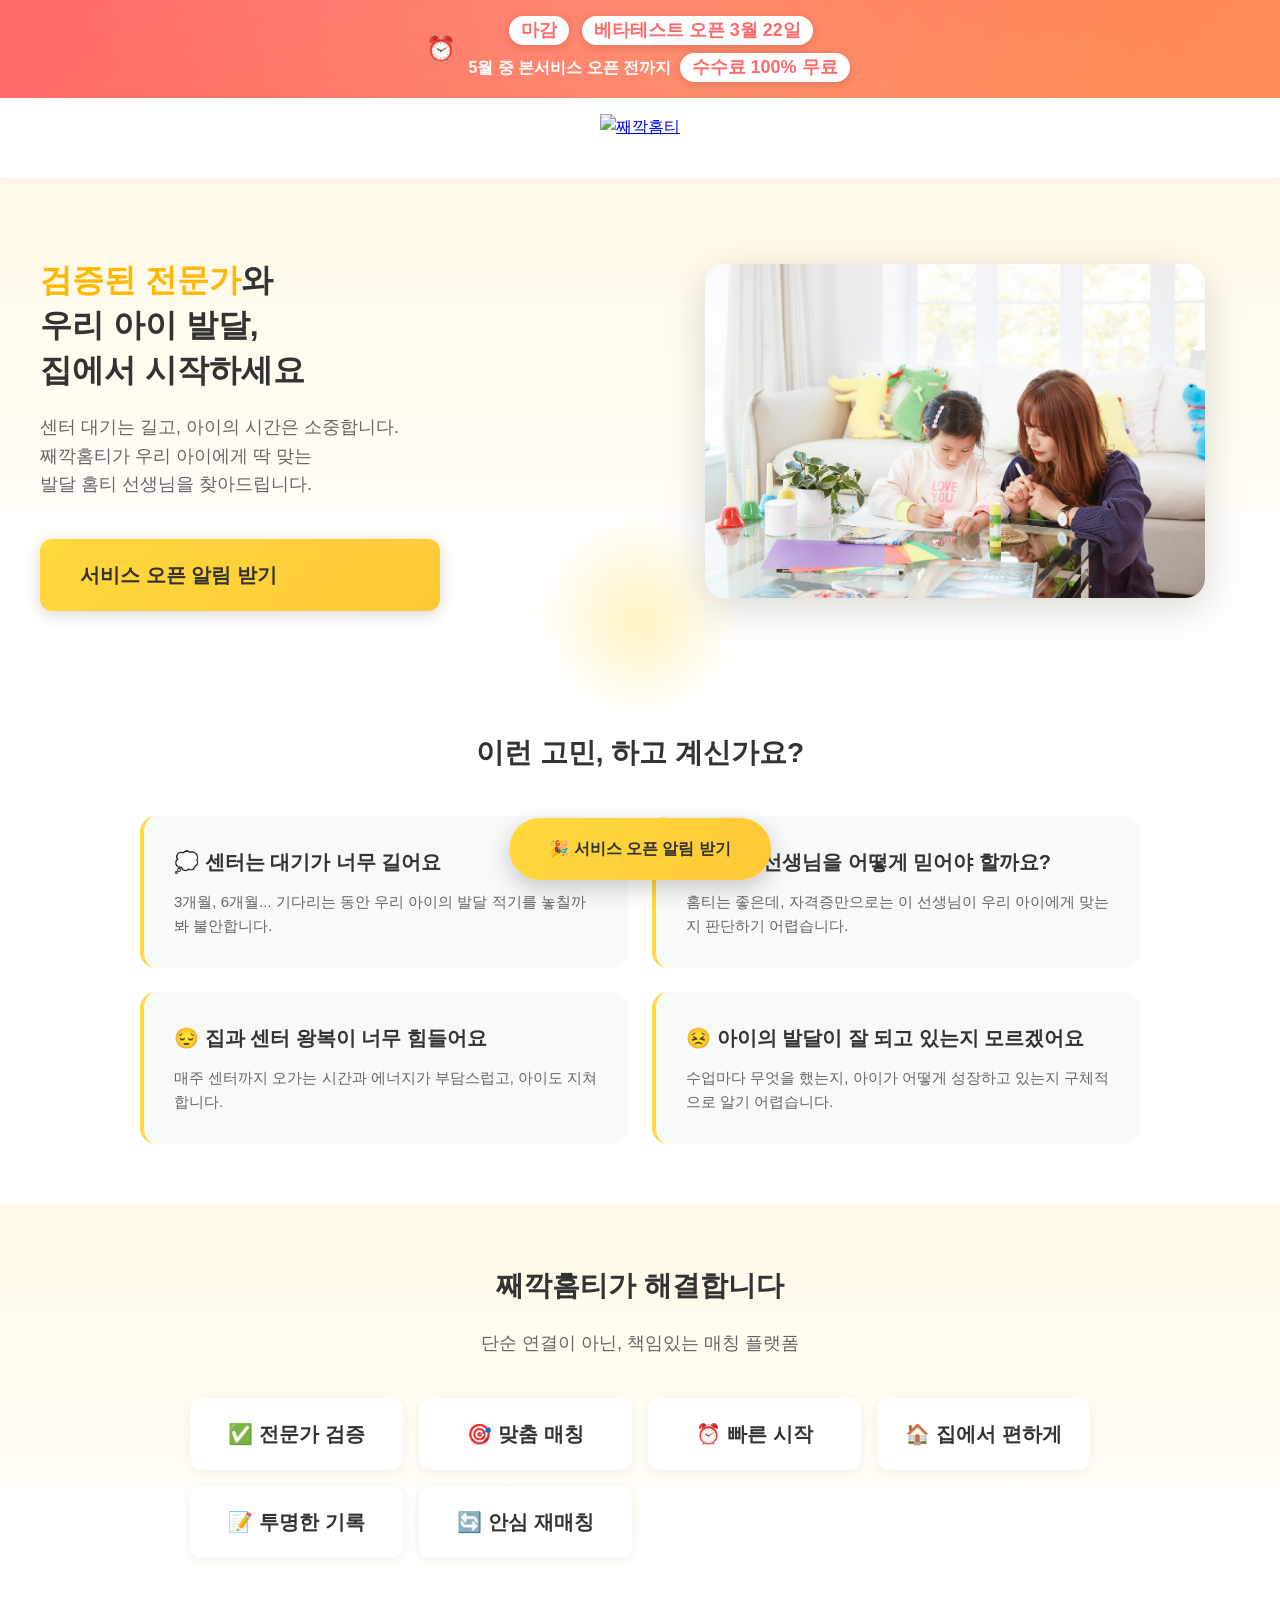
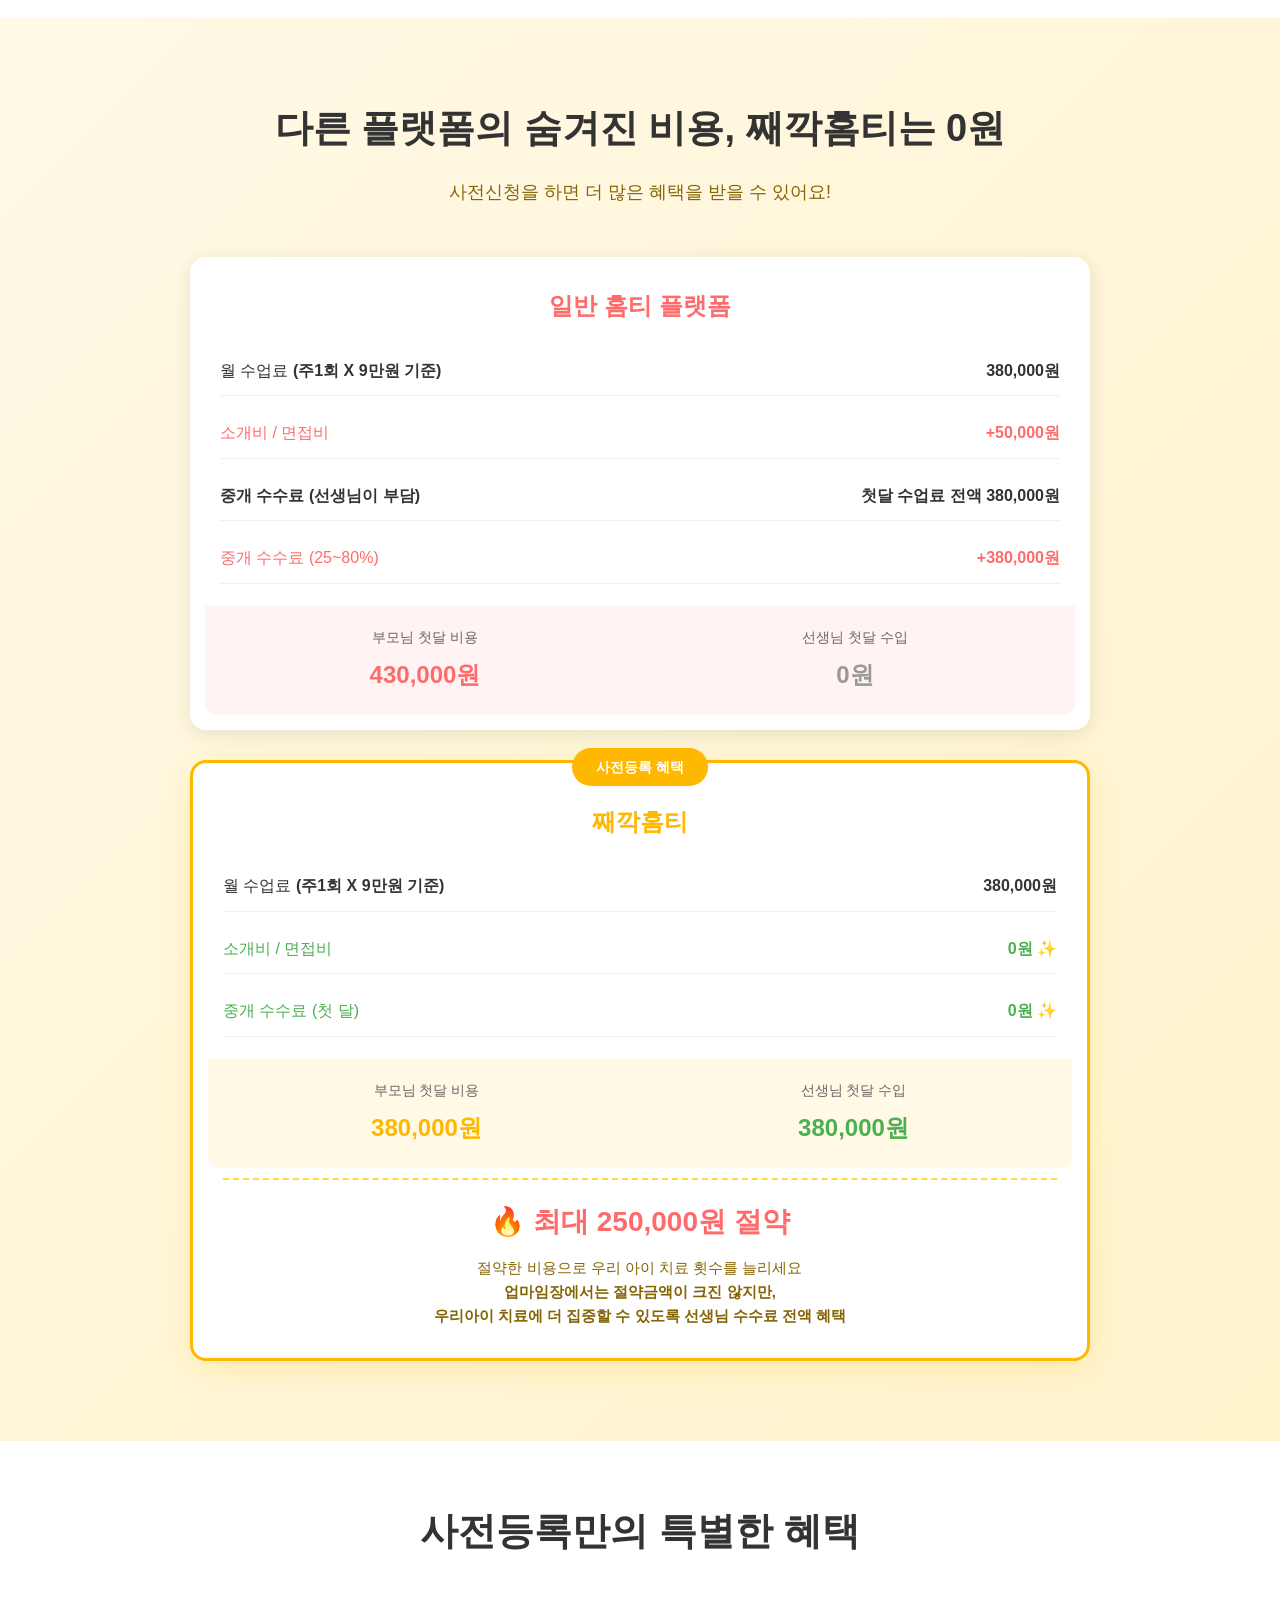
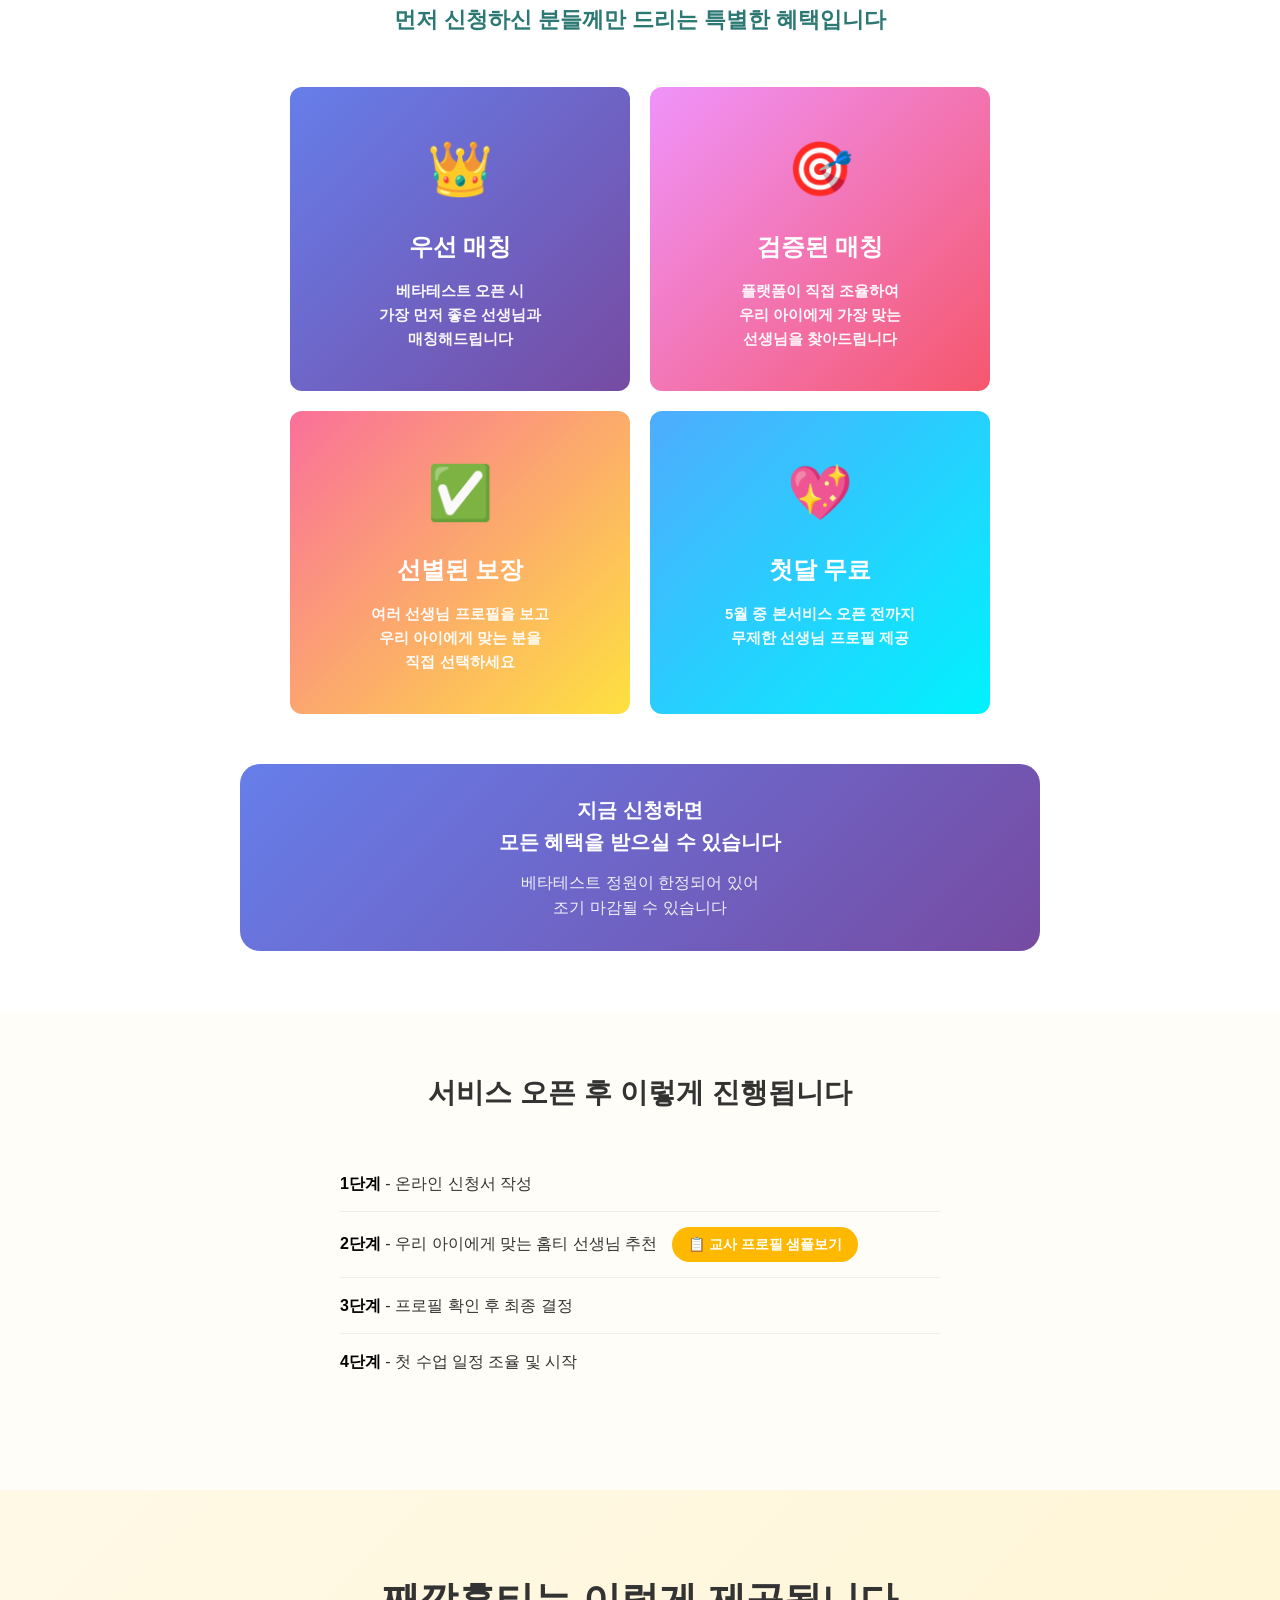
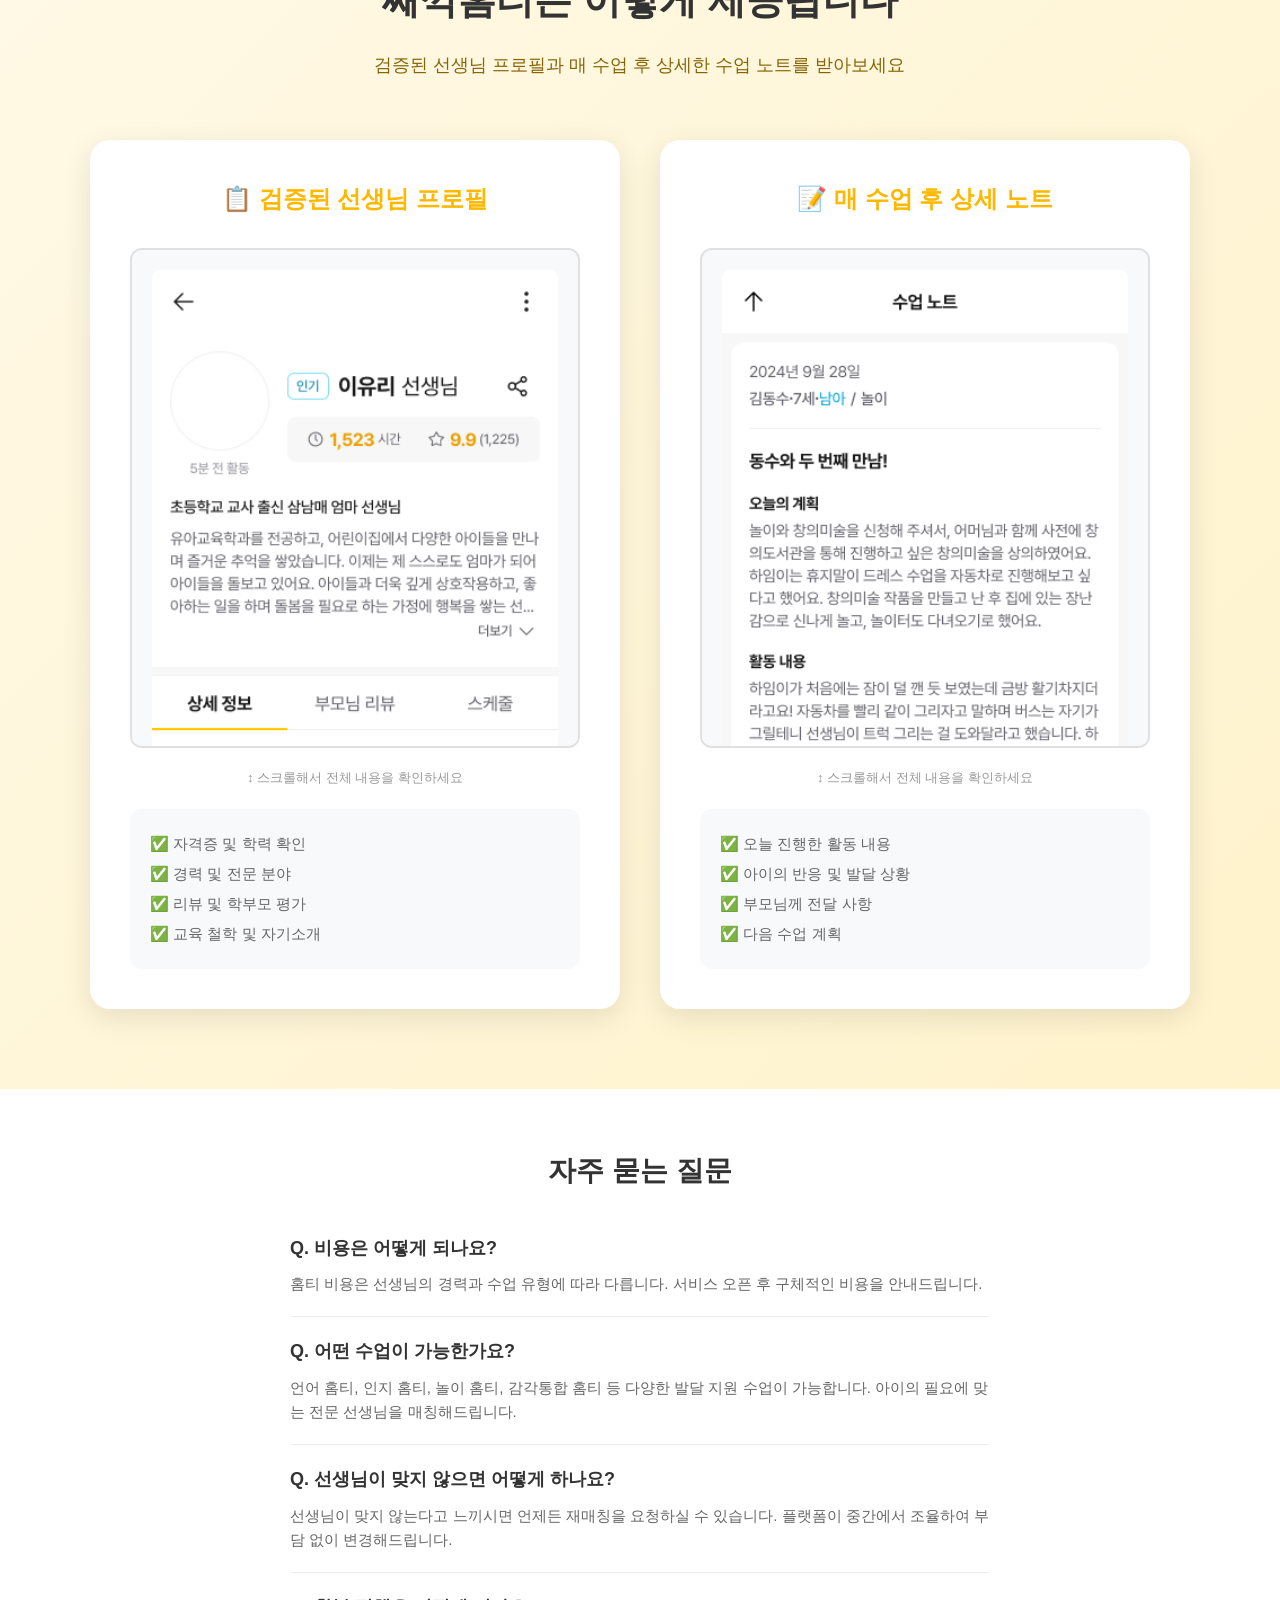
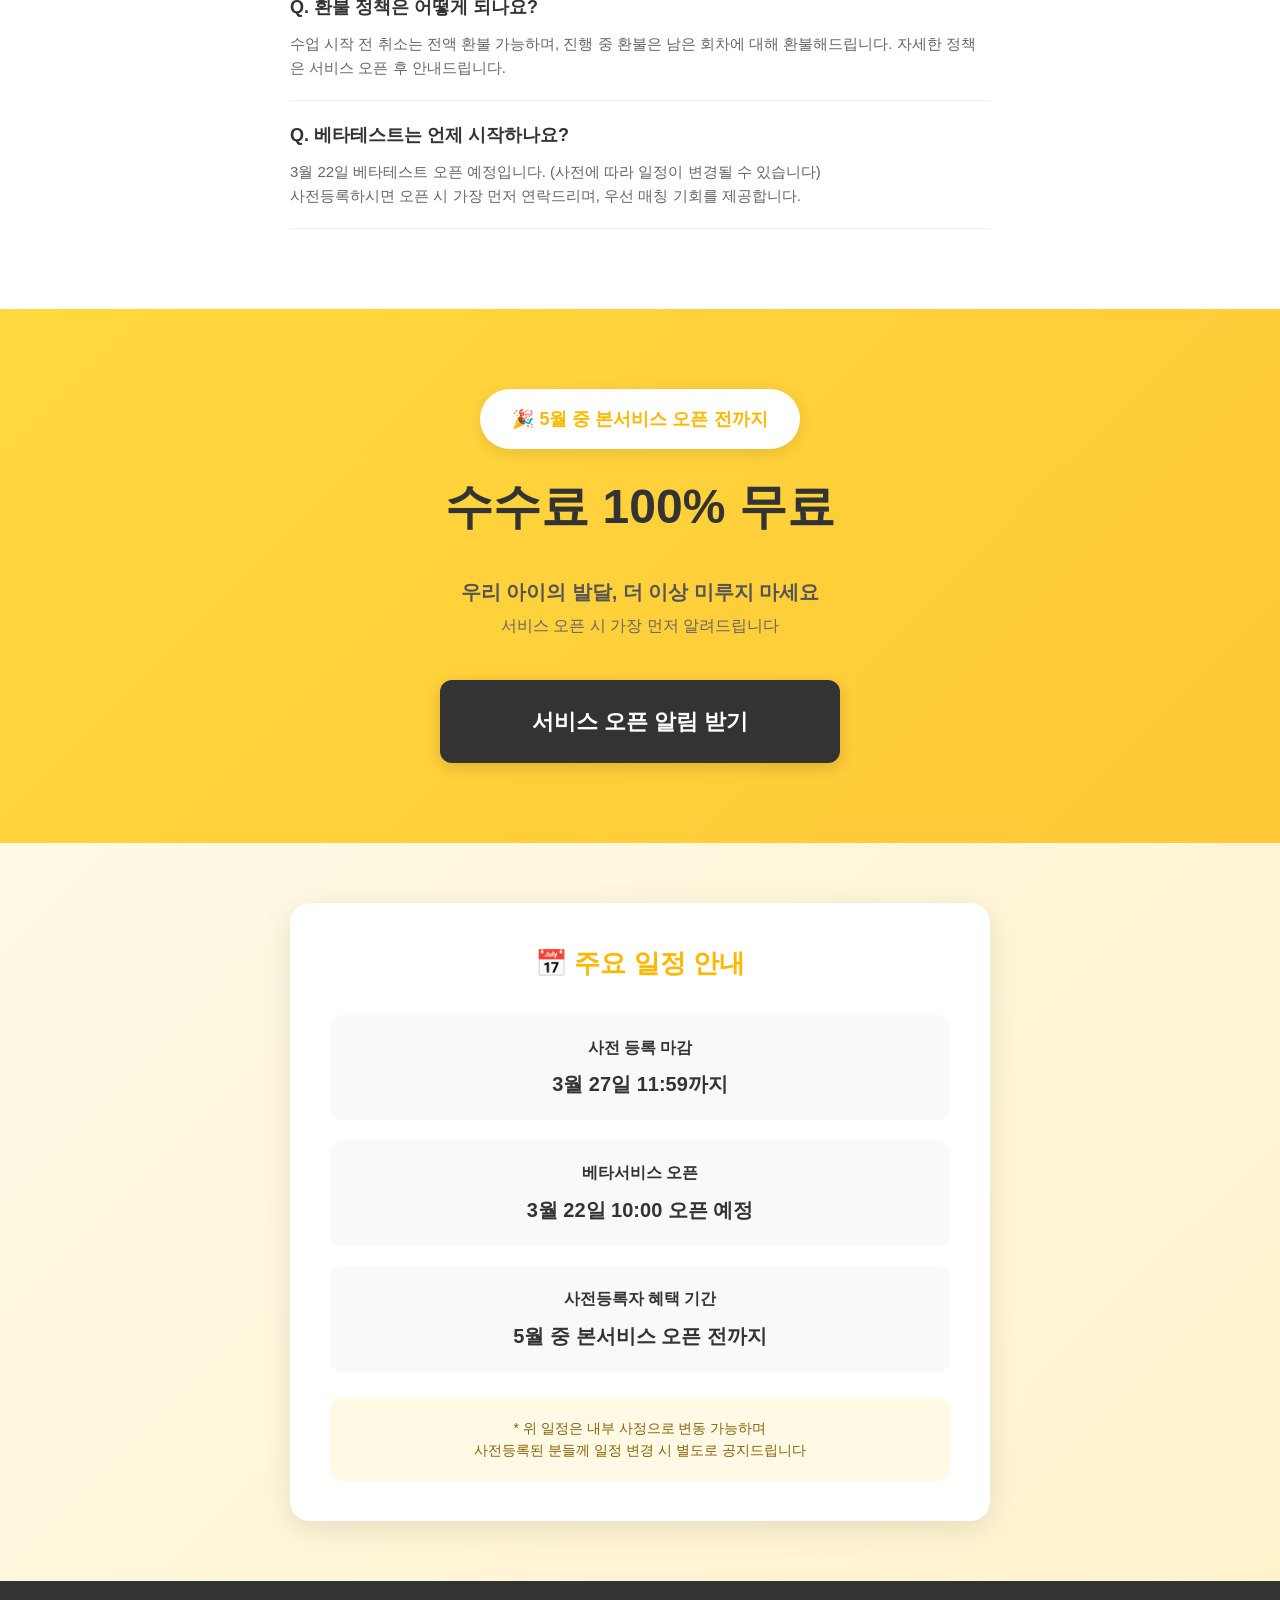
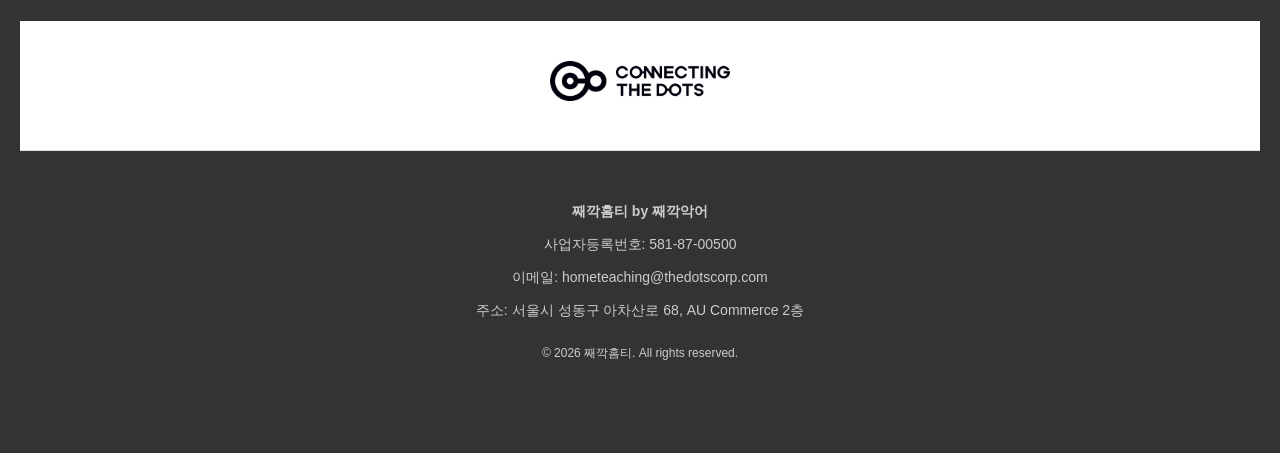
==== commit 289e5c72: "refactor: 혜택 안내 텍스트 2줄로 분리하여 가독성 개선 - '지금 등록/신청하면' 뒤에 줄바꿈 추가 - '한정되어 있어' 뒤에 줄바꿈 추가 - 🎉 이모지 제거하여 깔끔하게" ====
--- a/parent/index.html
+++ b/parent/index.html
@@ -261,10 +261,10 @@
 
         <div style="margin-top: 50px; padding: 30px; background: linear-gradient(135deg, #667eea 0%, #764ba2 100%); border-radius: 20px; text-align: center; color: white; max-width: 800px; margin-left: auto; margin-right: auto;">
             <p style="font-size: 20px; font-weight: 700; margin-bottom: 12px;">
-                🎉 지금 신청하면 위 모든 혜택을 받으실 수 있습니다
+                지금 신청하면<br>모든 혜택을 받으실 수 있습니다
             </p>
             <p style="font-size: 16px; opacity: 0.9;">
-                베타테스트 정원이 한정되어 있어 조기 마감될 수 있습니다
+                베타테스트 정원이 한정되어 있어<br>조기 마감될 수 있습니다
             </p>
         </div>
     </section>
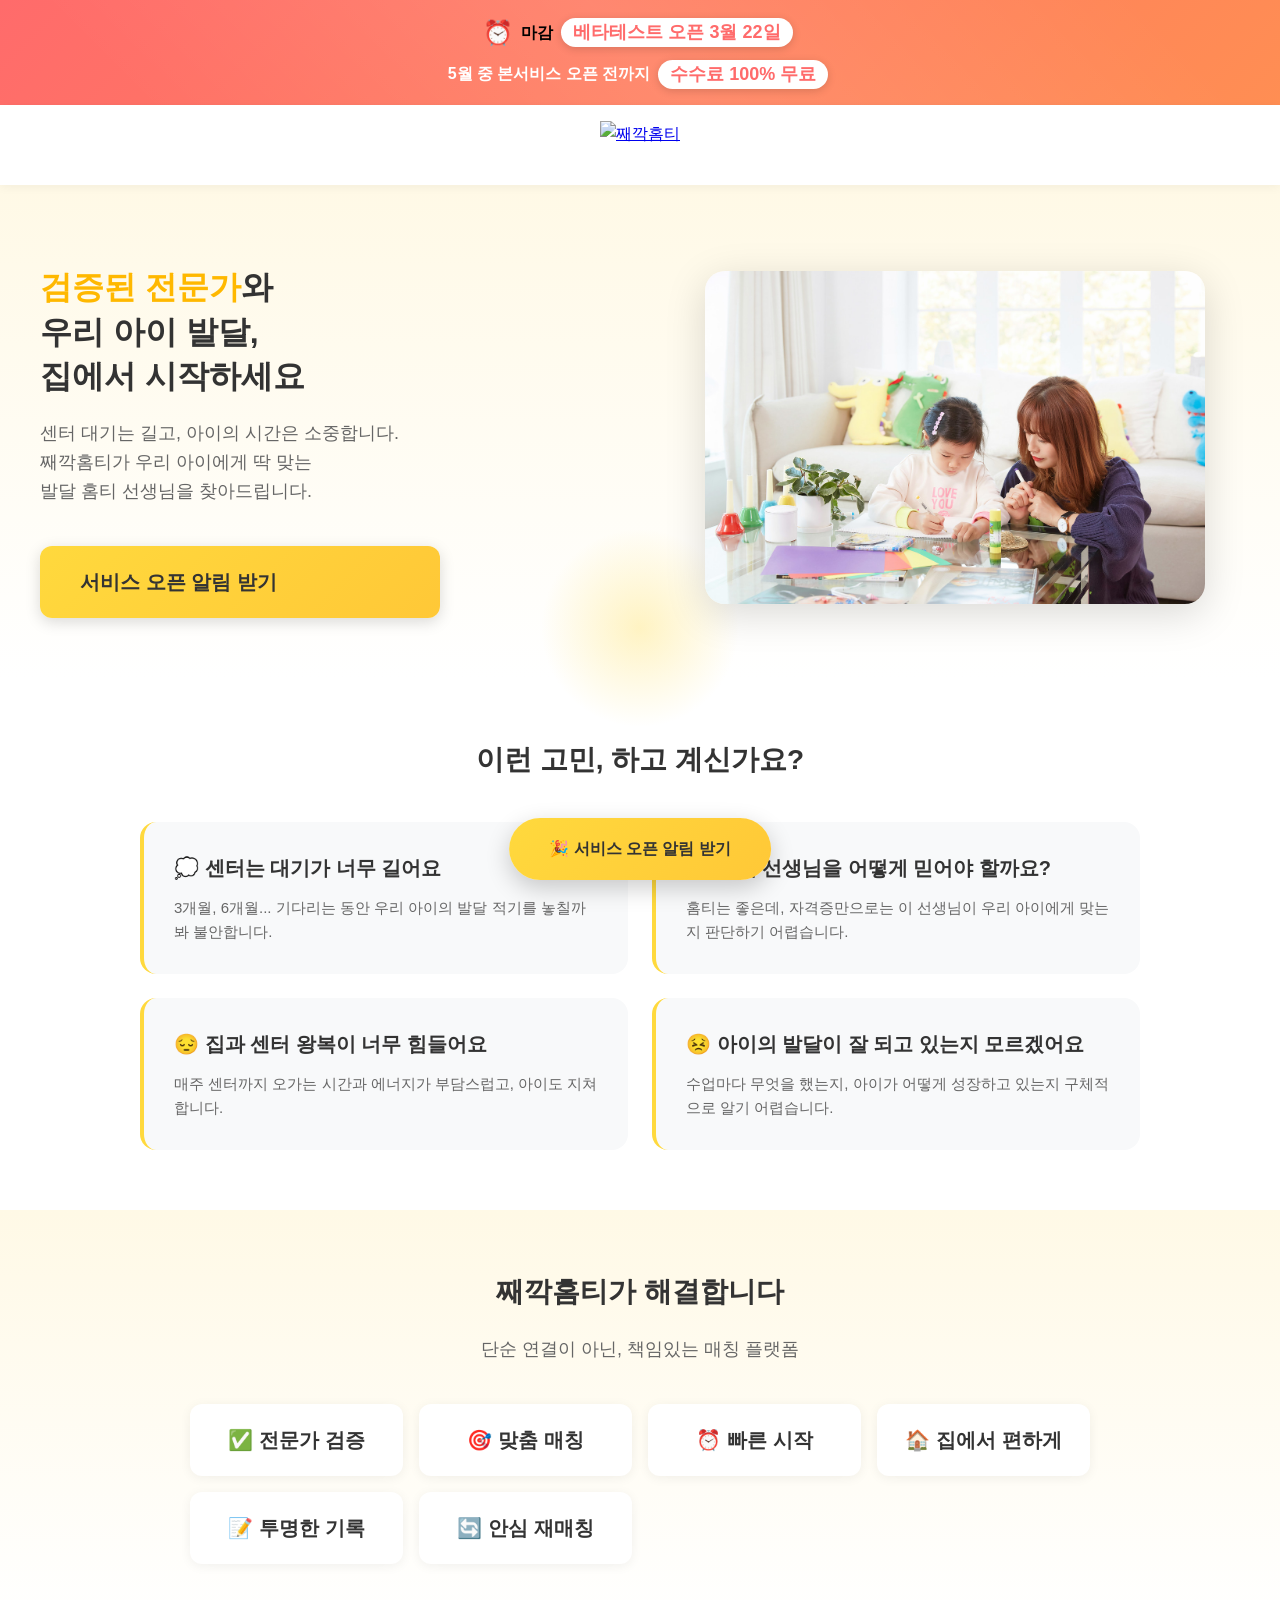
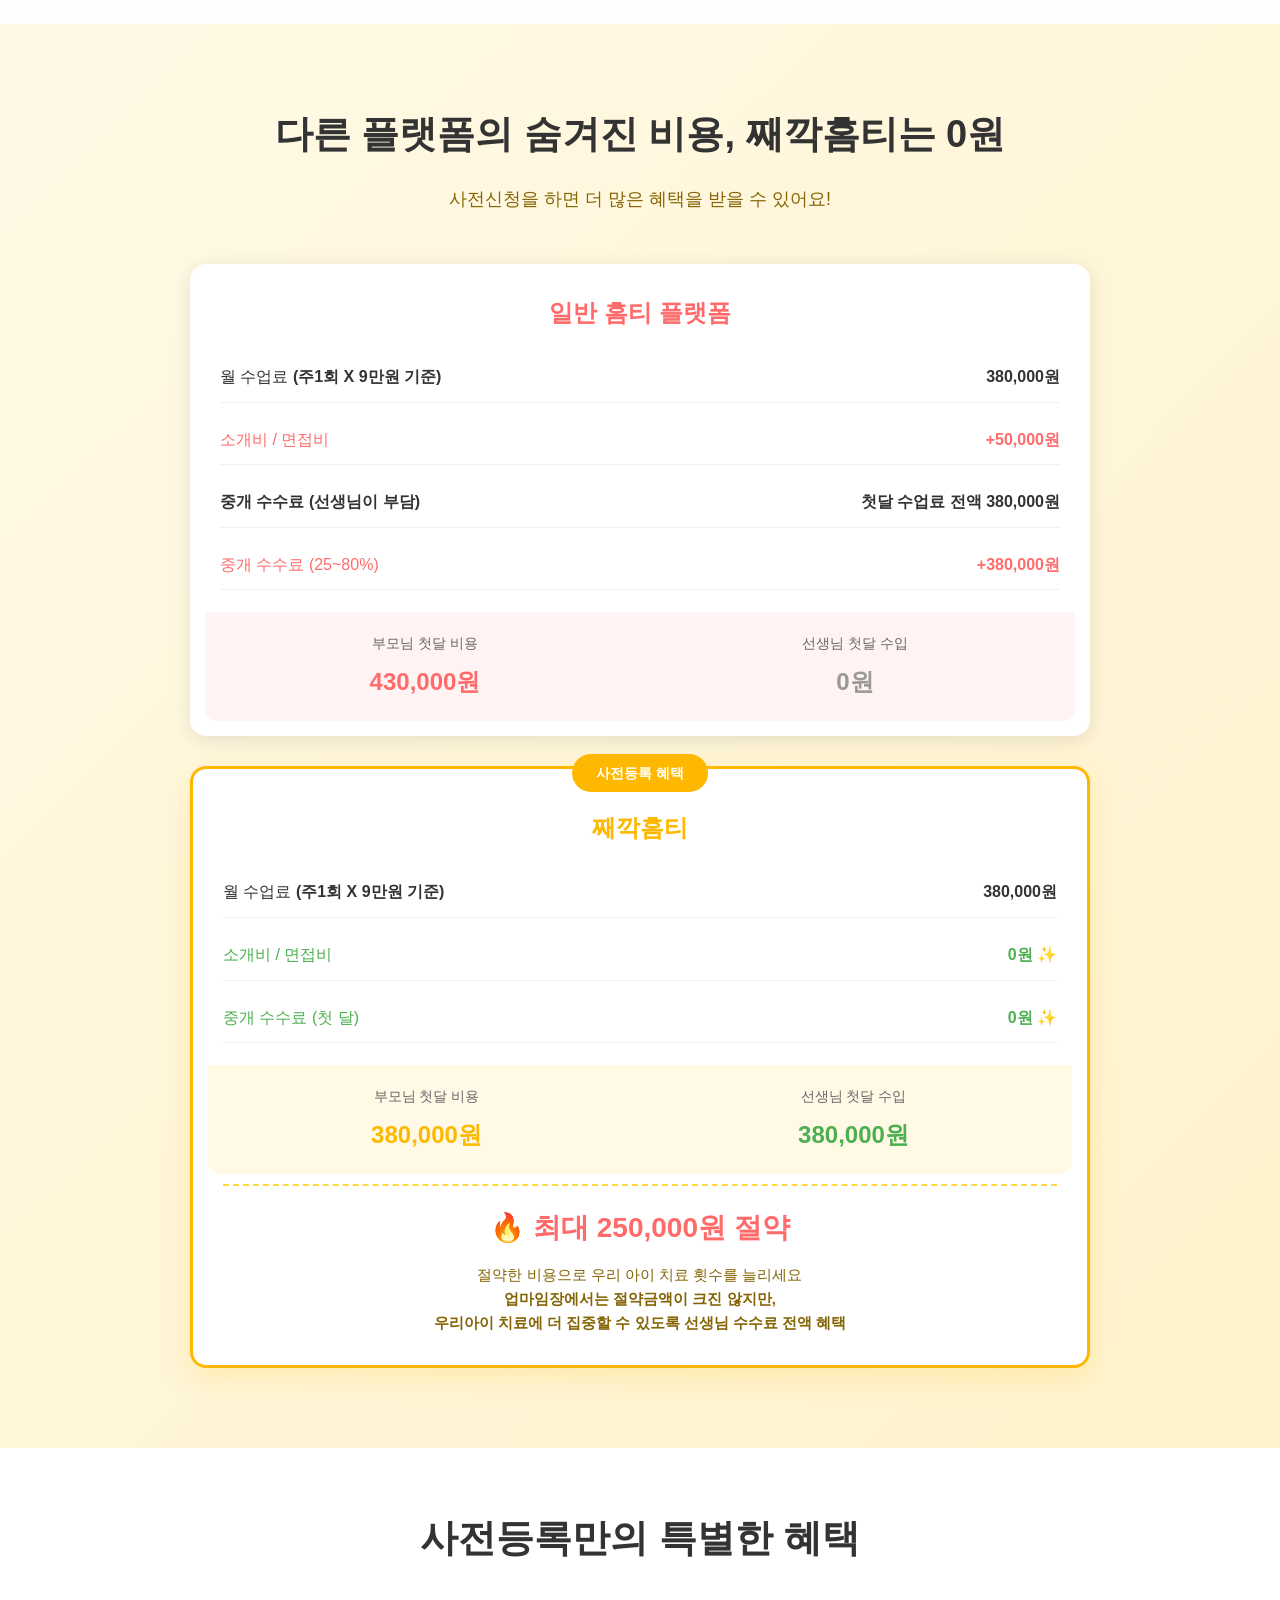
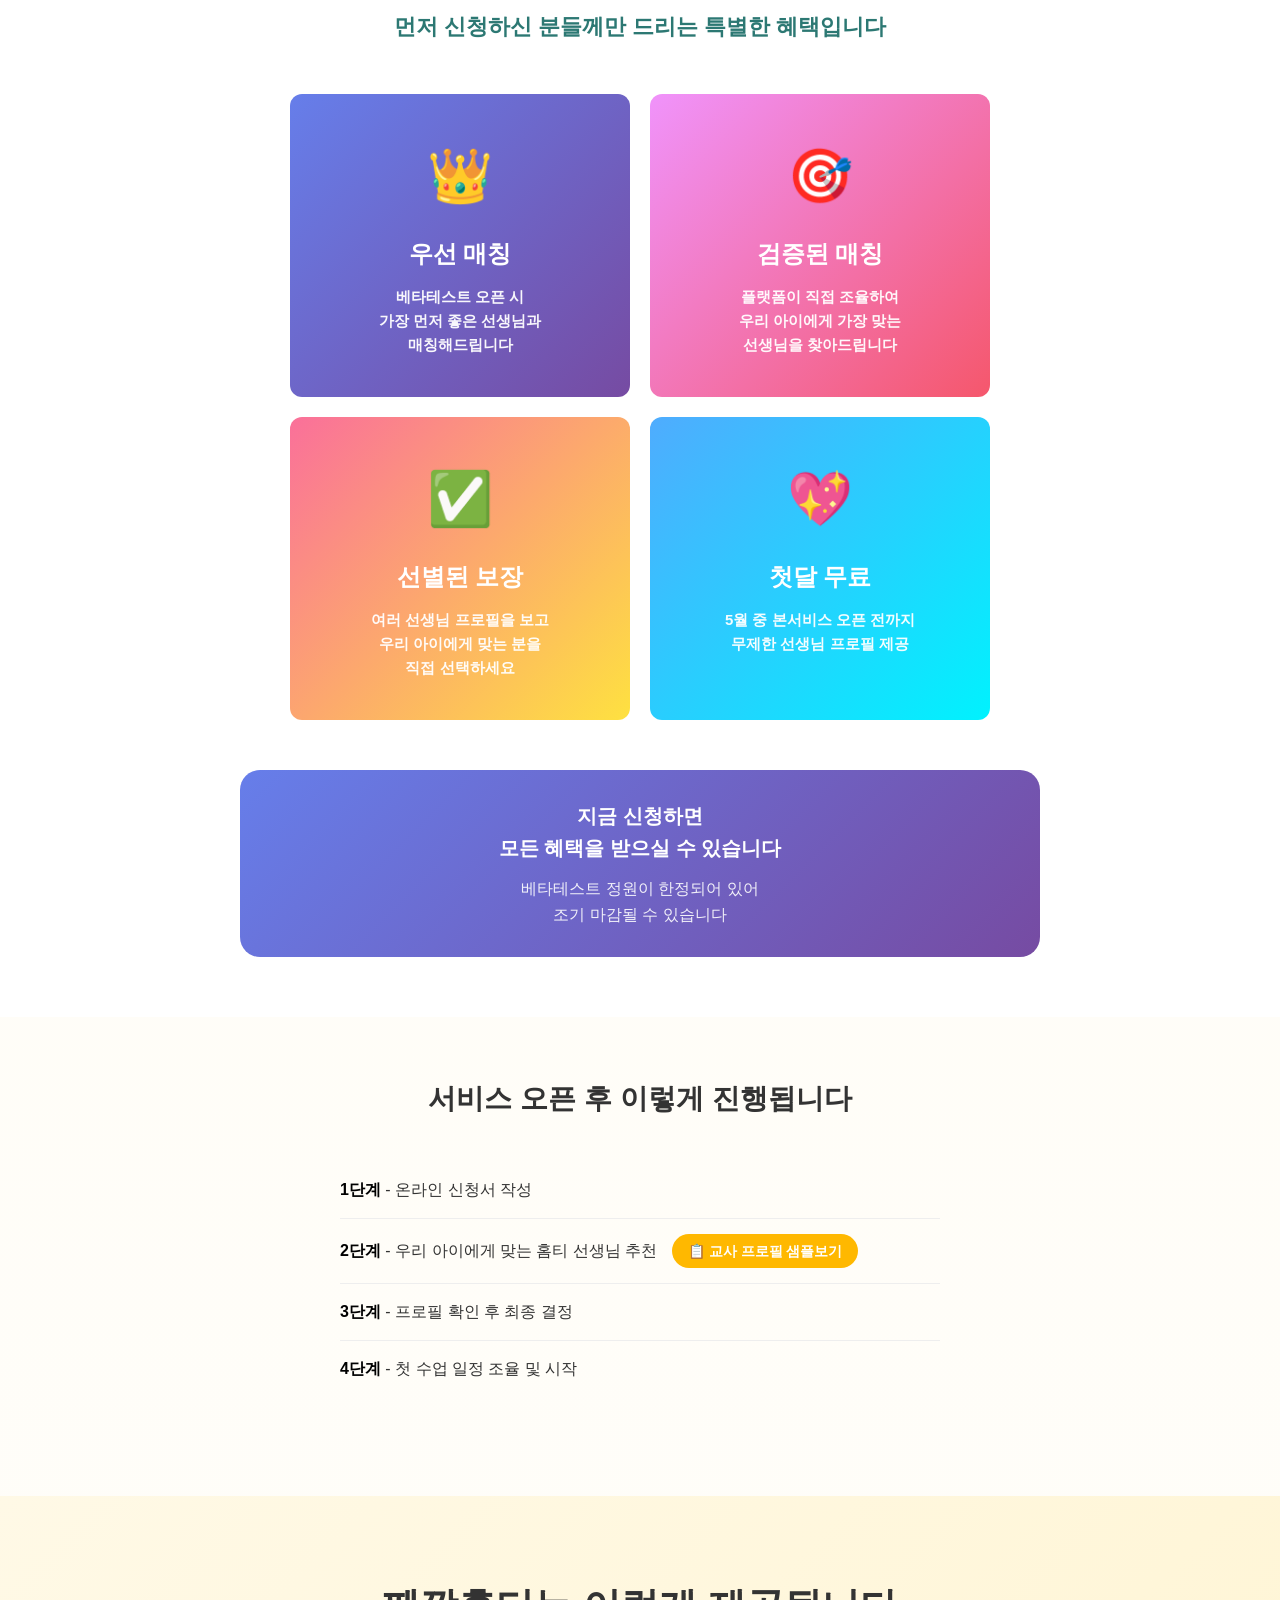
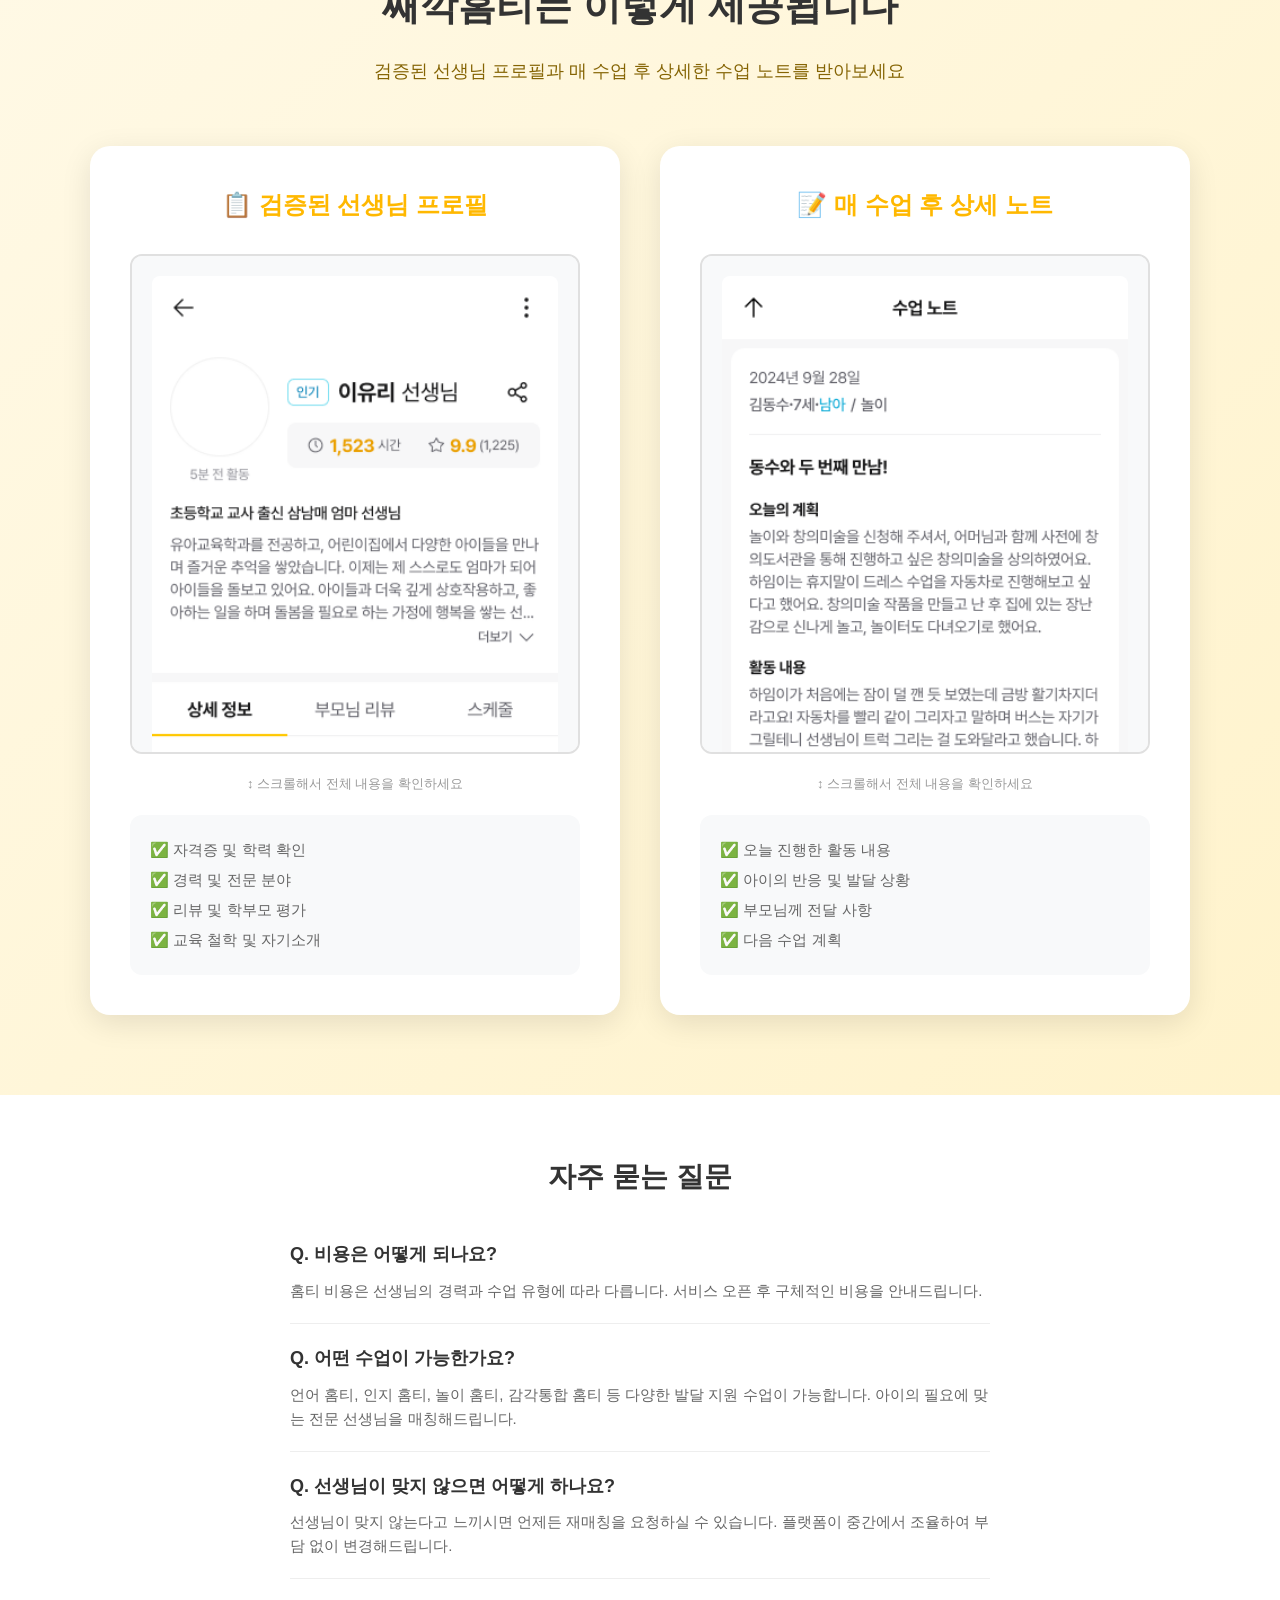
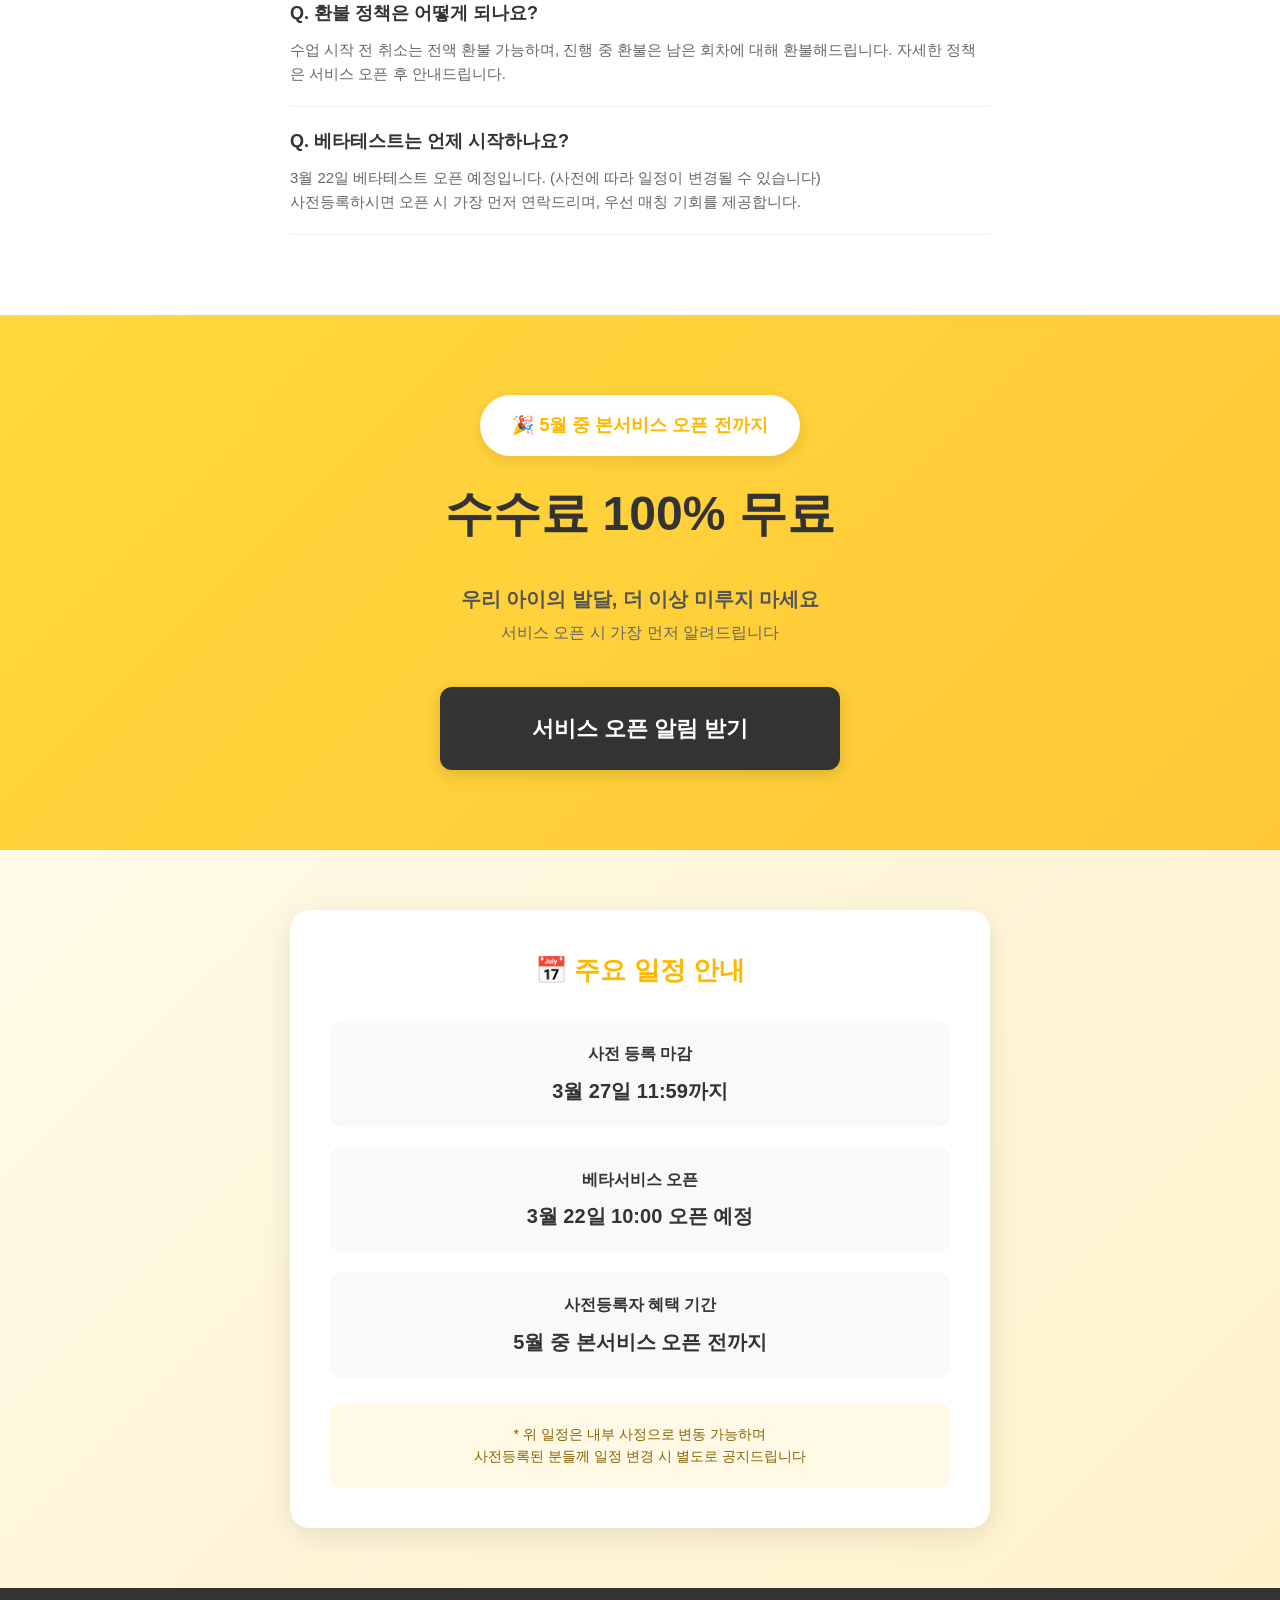
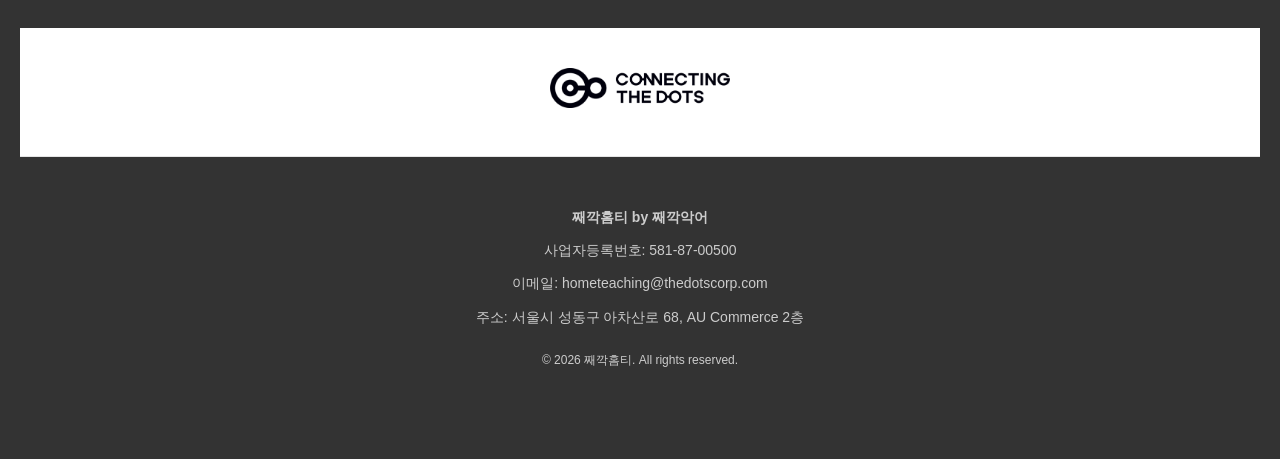
==== commit 2faf2be8: "refactor: 상단 배너 D-day 카운터 레이아웃 개선 - D-day 숫자를 ⏰ 이모지 바로 옆에 배치 - D-day 숫자를 검정색으로 변경 (가독성 향상) - 배너 텍스트 " ====
--- a/parent/index.html
+++ b/parent/index.html
@@ -14,17 +14,17 @@
     <!-- 사전신청 배너 -->
     <div class="promo-banner">
         <div class="promo-banner-content">
-            <span class="promo-emoji">⏰</span>
-            <span class="promo-text">
-                <div style="margin-bottom: 4px;">
-                    <span class="promo-highlight" id="dday-counter">D-day</span>
+            <div class="promo-text">
+                <div style="margin-bottom: 6px;">
+                    <span class="promo-emoji">⏰</span>
+                    <span id="dday-counter" style="color: #000; font-weight: 700;">D-day</span>
                     <span class="promo-highlight">베타테스트 오픈 3월 22일</span>
                 </div>
                 <div>
                     5월 중 본서비스 오픈 전까지
                     <span class="promo-highlight">수수료 100% 무료</span>
                 </div>
-            </span>
+            </div>
         </div>
     </div>
 
--- a/assets/css/parent.css
+++ b/assets/css/parent.css
@@ -171,24 +171,33 @@
     /* 혜택 카드 */
     .benefit-grid,
     section > div[style*="grid-template-columns: repeat(2, 1fr)"] {
-        grid-template-columns: 1fr !important;
-        max-width: 400px !important;
+        grid-template-columns: repeat(2, 1fr) !important;
+        max-width: 100% !important;
         margin: 0 auto !important;
+        gap: 12px !important;
     }
     
     .benefit-card,
     section > div[style*="grid-template-columns: repeat(2, 1fr)"] > div {
-        padding: 30px 20px !important;
+        padding: 25px 15px !important;
+    }
+    
+    .benefit-card .icon,
+    section > div[style*="grid-template-columns: repeat(2, 1fr)"] > div .icon {
+        font-size: 40px !important;
+        margin-bottom: 10px !important;
     }
     
     .benefit-card h3,
     section > div[style*="grid-template-columns: repeat(2, 1fr)"] > div h3 {
-        font-size: 18px !important;
+        font-size: 17px !important;
+        margin-bottom: 8px !important;
     }
     
     .benefit-card p,
     section > div[style*="grid-template-columns: repeat(2, 1fr)"] > div p {
-        font-size: 13px !important;
+        font-size: 12px !important;
+        line-height: 1.5 !important;
         line-height: 1.6 !important;
     }
     
--- a/assets/css/banner.css
+++ b/assets/css/banner.css
@@ -42,16 +42,22 @@
     flex-direction: column;
     align-items: center;
     gap: 4px;
+    font-size: 16px;
+    line-height: 1.4;
+}
+
+.promo-text > div {
+    display: flex;
+    align-items: center;
+    justify-content: center;
+    flex-wrap: wrap;
+    gap: 4px;
 }
 
 .promo-emoji {
     font-size: 24px;
     animation: bounce 2s infinite;
-}
-
-.promo-text {
-    font-size: 16px;
-    line-height: 1.4;
+    margin-right: 4px;
 }
 
 .promo-highlight {
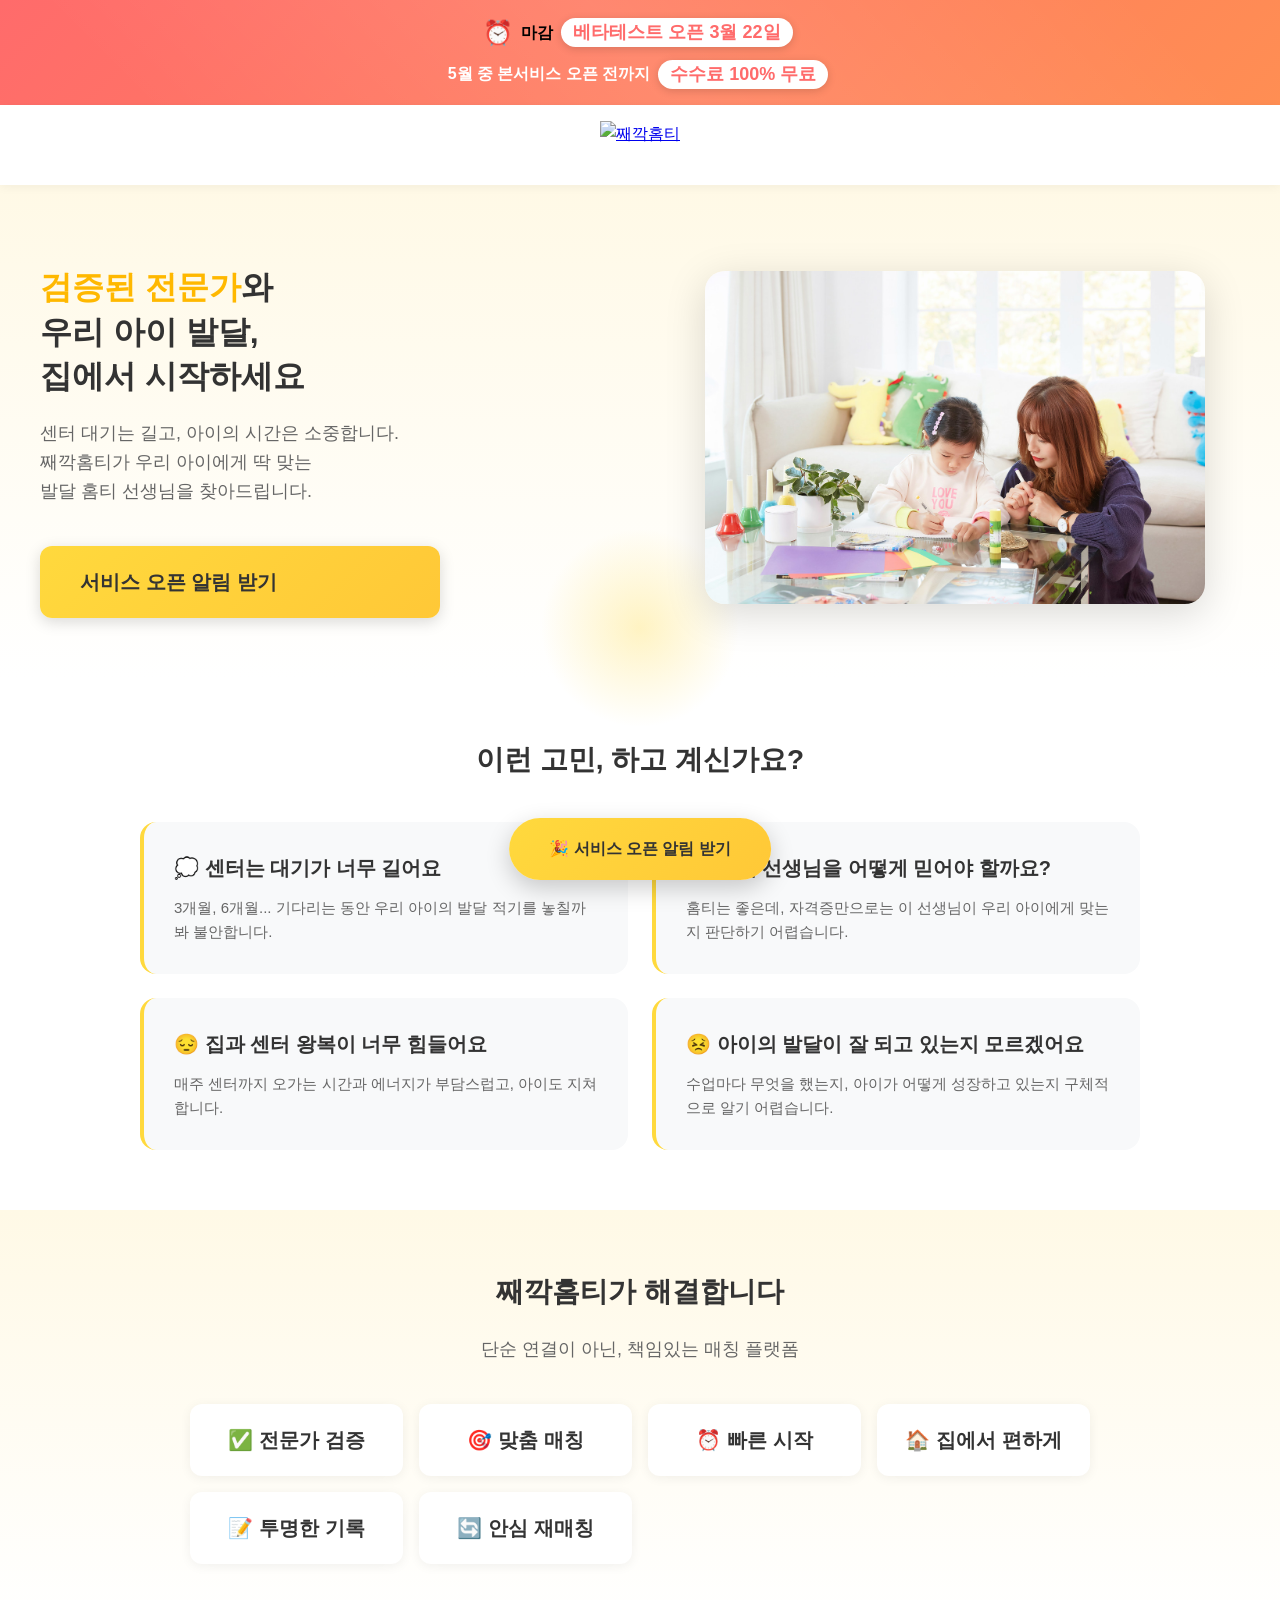
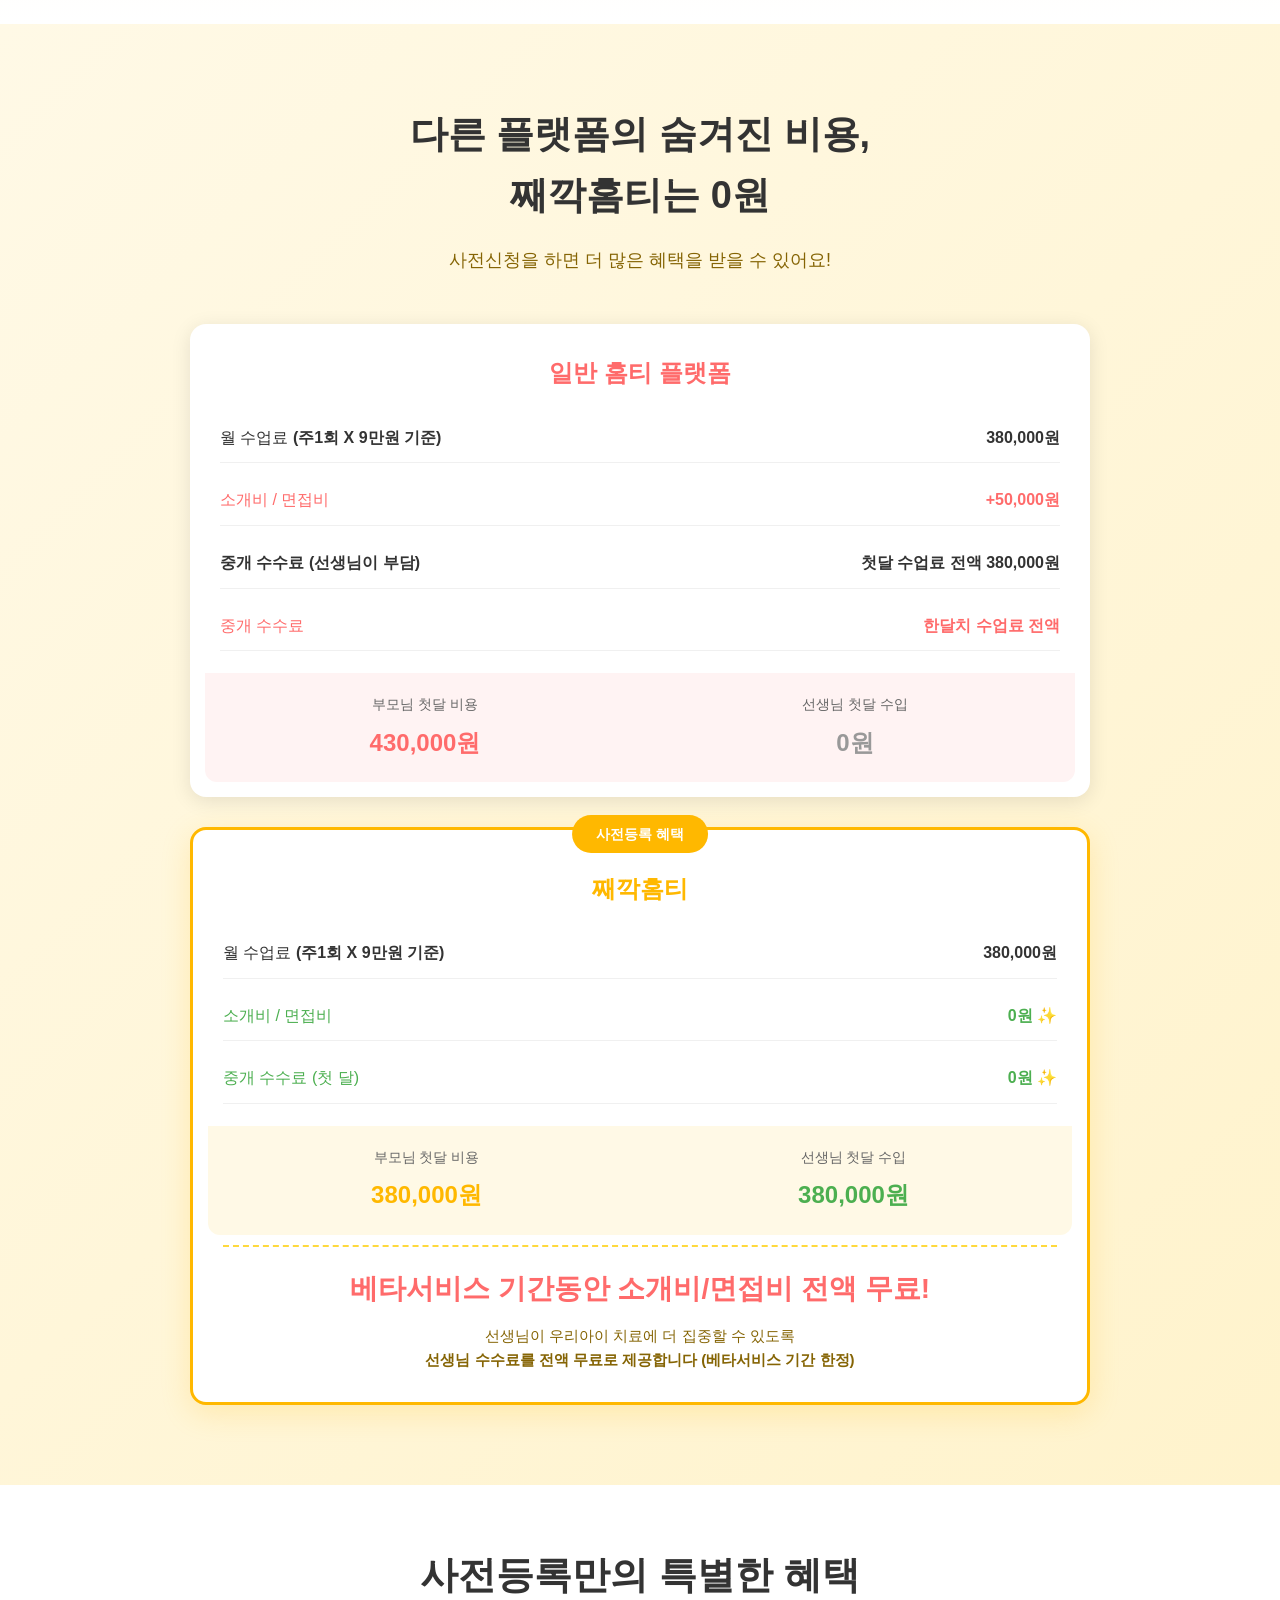
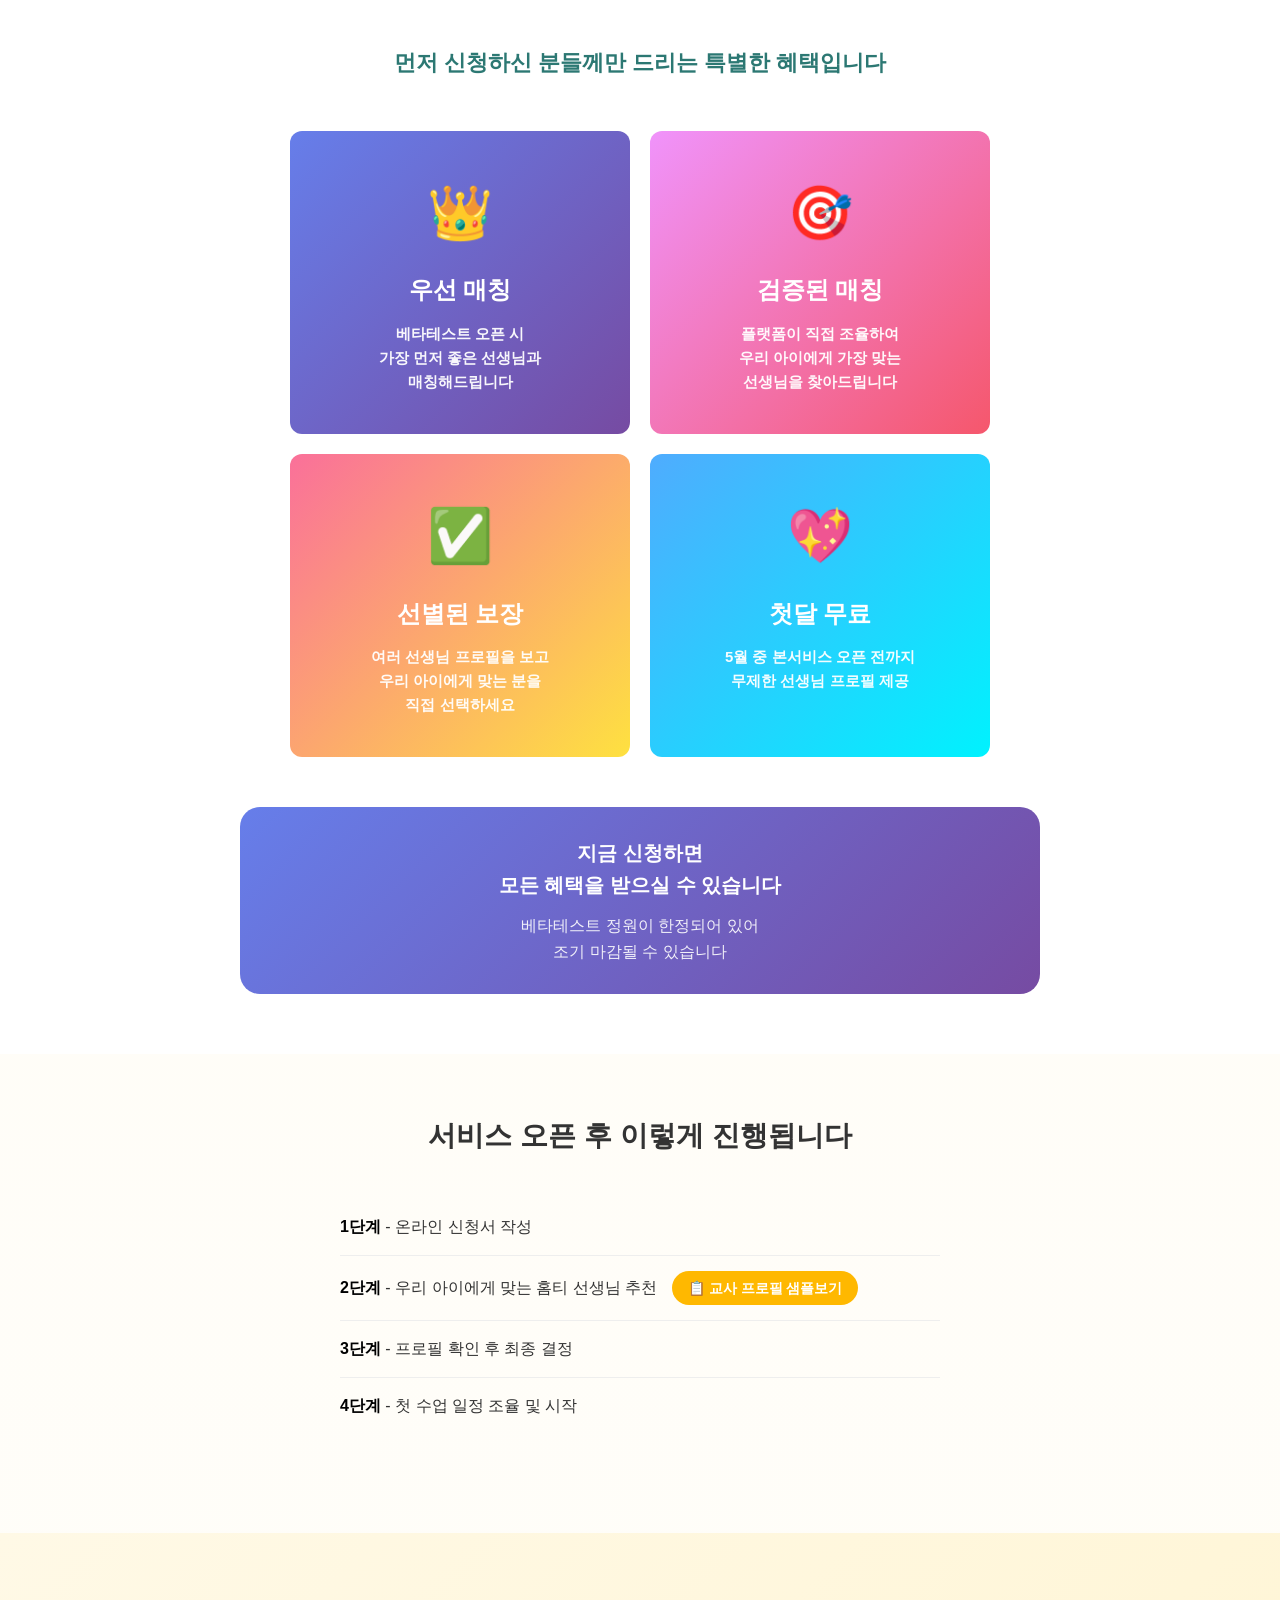
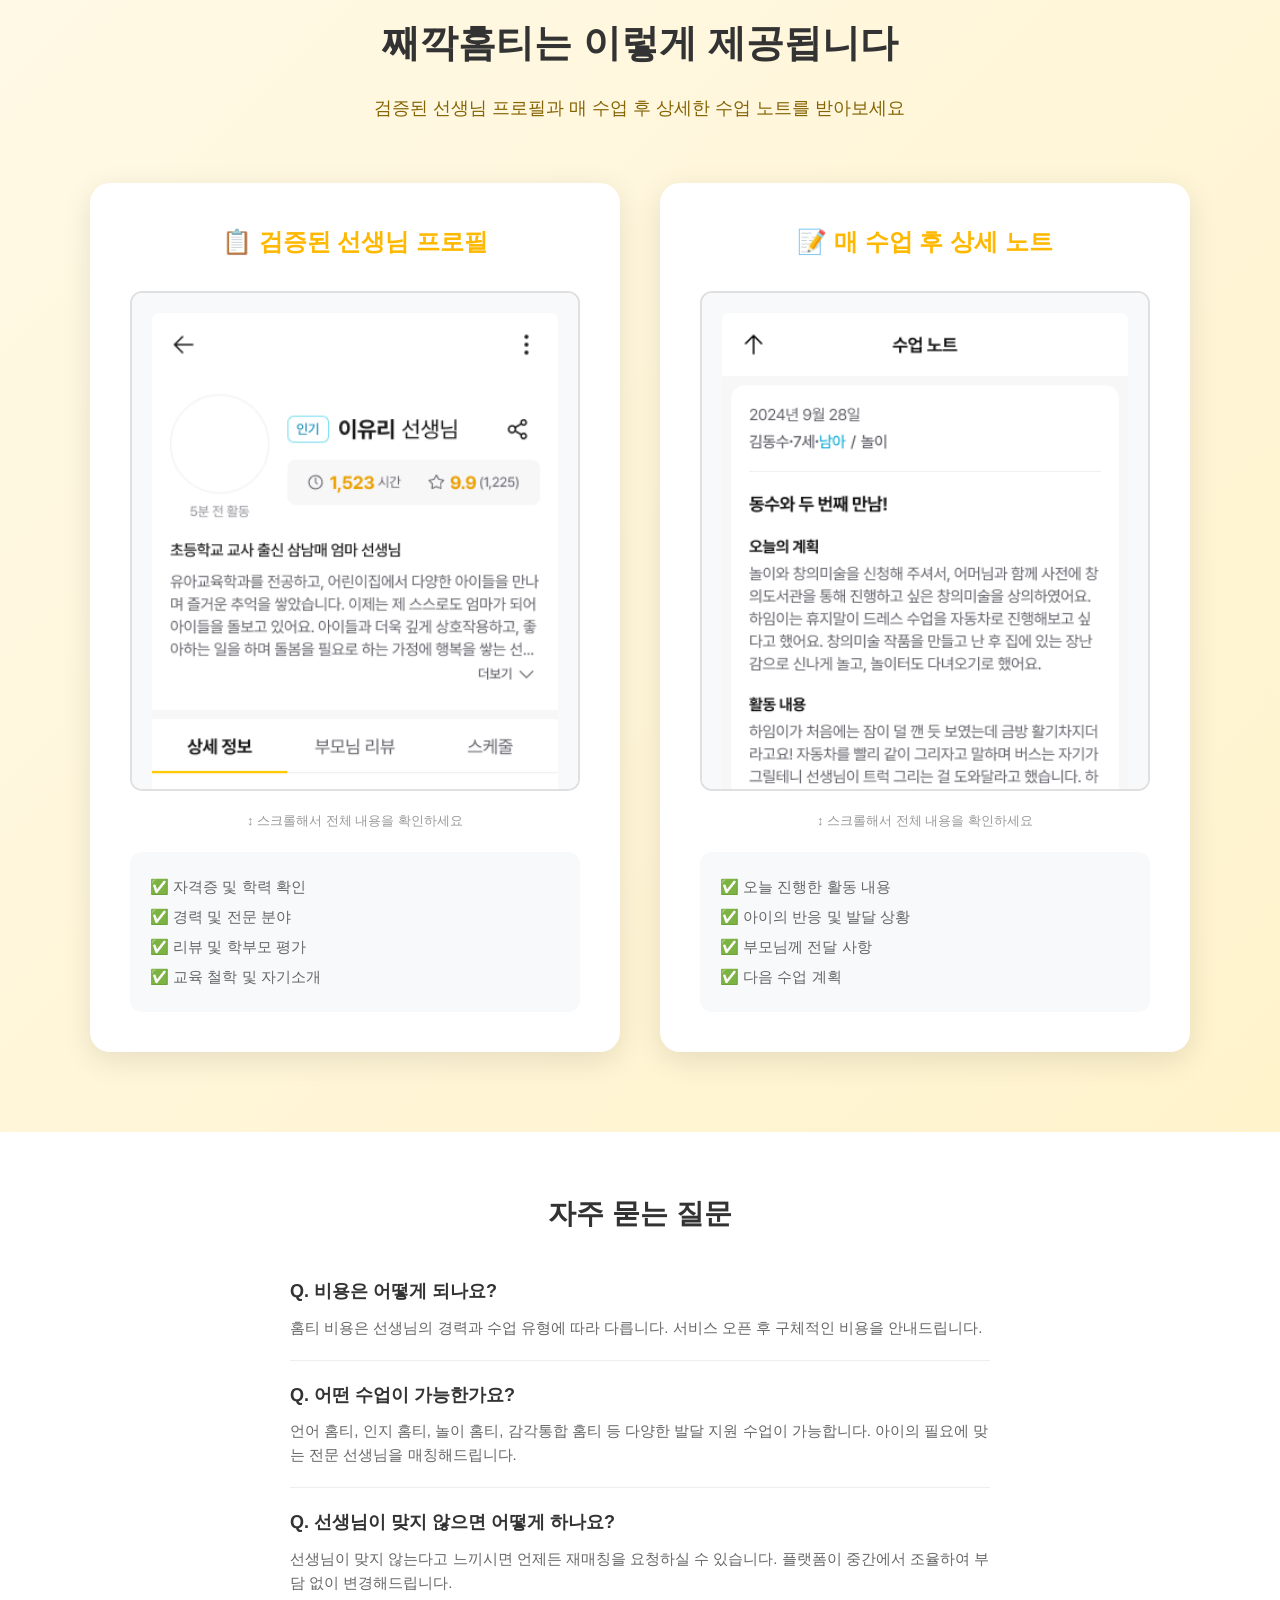
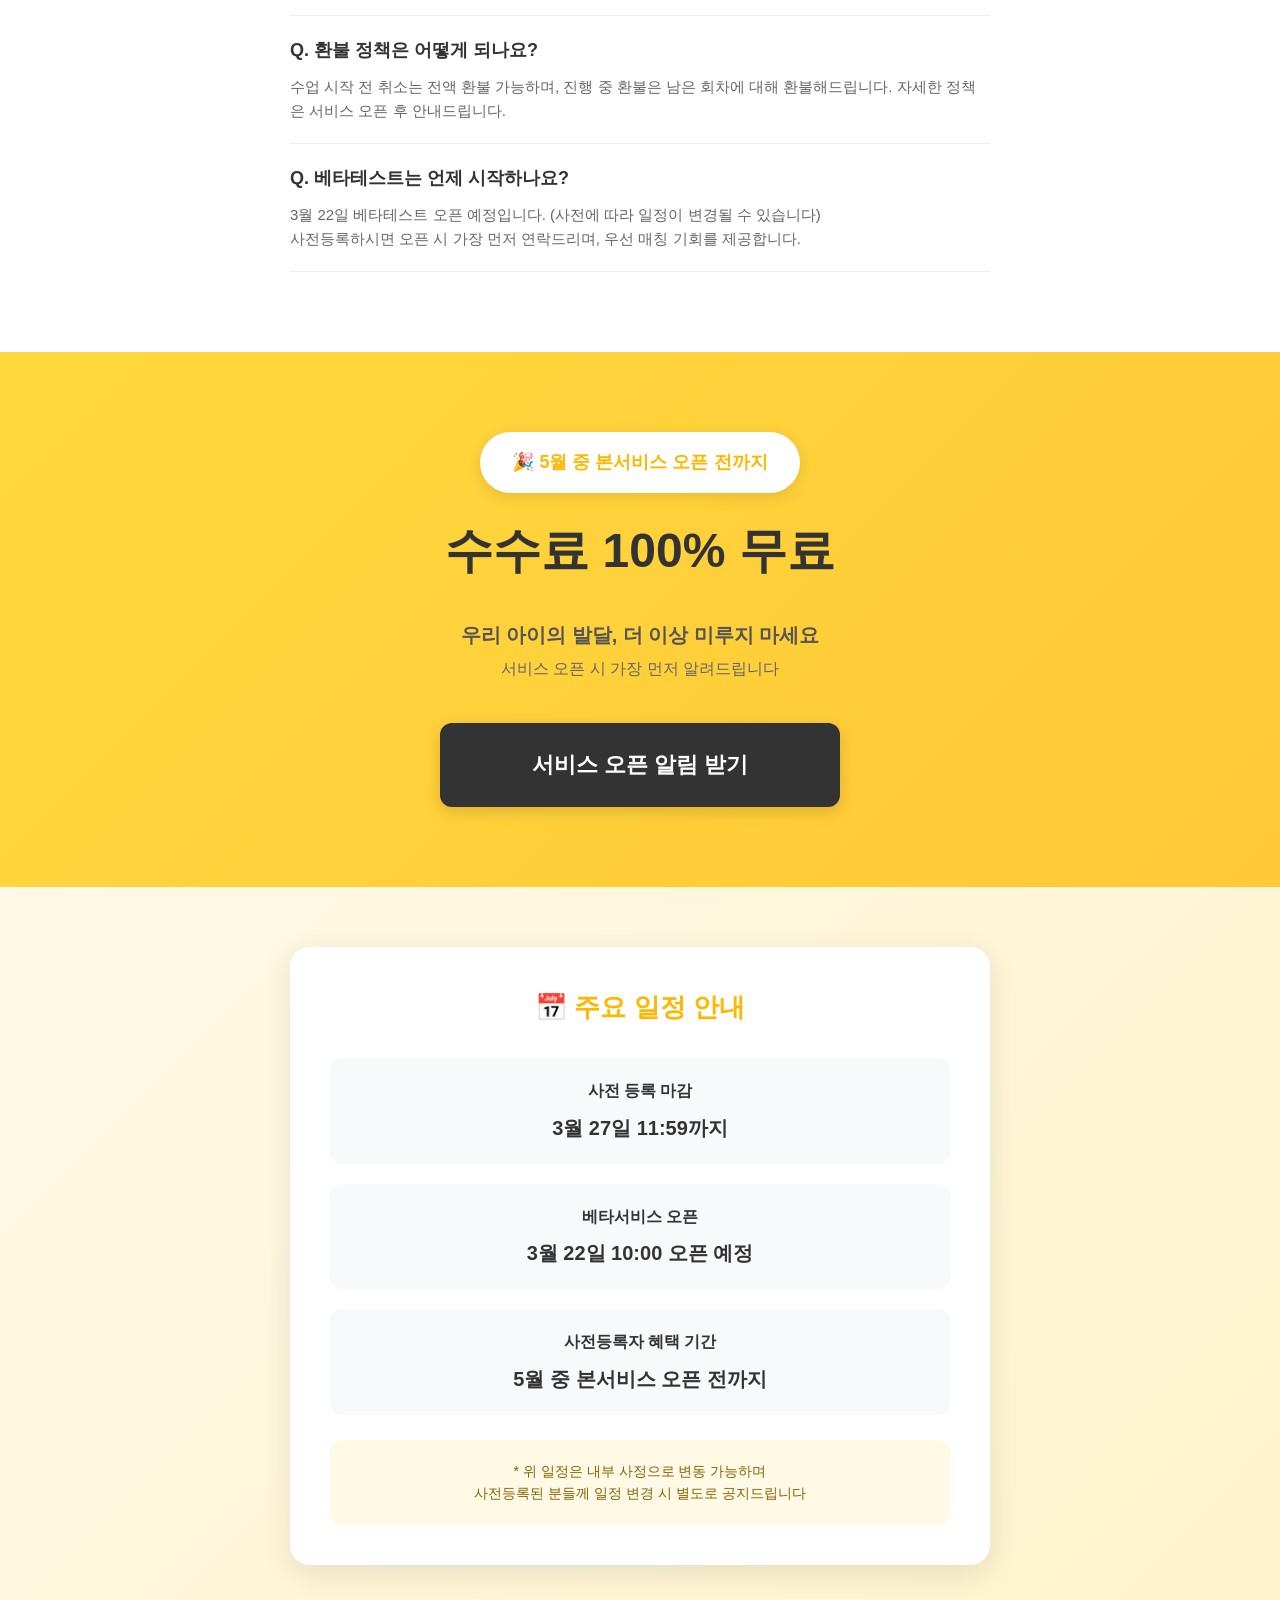
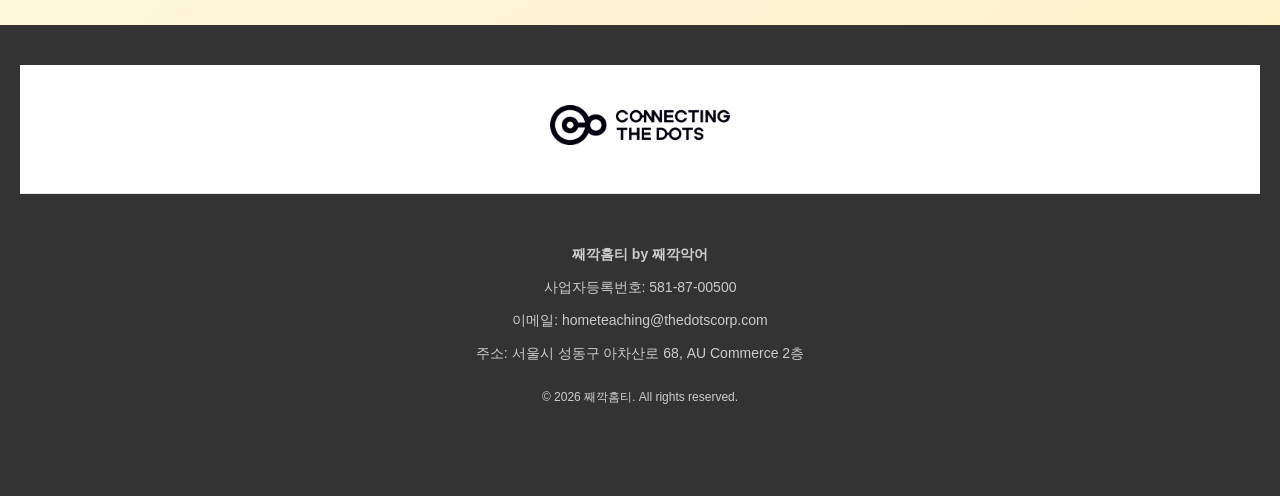
==== commit cd021f8b: "refactor: 부모 페이지 숨겨진 비용 섹션 내용 수정 - 제목에 줄바꿈 추가 (다른 플랫폼의 숨겨진 비용, 째깍홈티는 0원) - 중개 수수료 표기 변경: (25~80%) +3" ====
--- a/parent/index.html
+++ b/parent/index.html
@@ -144,7 +144,7 @@
 
     <!-- 숨겨진 비용 0원 섹션 -->
     <section class="benefit-section" style="background: linear-gradient(135deg, #FFF9E6 0%, #FFF3CC 100%); padding: 80px 20px;">
-        <h2 class="benefit-title" style="font-size: 38px; margin-bottom: 20px;">다른 플랫폼의 숨겨진 비용, 째깍홈티는 0원</h2>
+        <h2 class="benefit-title" style="font-size: 38px; margin-bottom: 20px;">다른 플랫폼의 숨겨진 비용,<br>째깍홈티는 0원</h2>
         <p style="font-size: 18px; color: #856404; margin-bottom: 50px; text-align: center;">사전신청을 하면 더 많은 혜택을 받을 수 있어요!</p>
         
         <div style="max-width: 900px; margin: 0 auto;">
@@ -167,8 +167,8 @@
                         <span style="font-weight: 700;">첫달 수업료 전액 380,000원</span>
                     </div>
                     <div style="display: flex; justify-content: space-between; padding: 12px 0; border-bottom: 1px solid #f0f0f0; color: #FF6B6B;">
-                        <span>중개 수수료 (25~80%)</span>
-                        <span style="font-weight: 600;">+380,000원</span>
+                        <span>중개 수수료</span>
+                        <span style="font-weight: 600;">한달치 수업료 전액</span>
                     </div>
                     <div style="display: grid; grid-template-columns: 1fr 1fr; gap: 20px; padding: 20px 0; background: #FFF3F3; margin: 10px -15px -15px; padding: 20px 15px; border-radius: 0 0 12px 12px;">
                         <div style="text-align: center;">
@@ -217,11 +217,11 @@
                 </div>
                 <div style="text-align: center; margin-top: 25px; padding-top: 20px; border-top: 2px dashed #FFD93D;">
                     <p style="font-size: 28px; font-weight: 900; color: #FF6B6B; margin-bottom: 12px;">
-                        🔥 최대 250,000원 절약
+                        베타서비스 기간동안 소개비/면접비 전액 무료!
                     </p>
                     <p style="font-size: 15px; color: #856404; line-height: 1.6;">
-                        절약한 비용으로 우리 아이 치료 횟수를 늘리세요<br>
-                        <strong>업마임장에서는 절약금액이 크진 않지만,<br>우리아이 치료에 더 집중할 수 있도록 선생님 수수료 전액 혜택</strong>
+                        선생님이 우리아이 치료에 더 집중할 수 있도록<br>
+                        <strong>선생님 수수료를 전액 무료로 제공합니다 (베타서비스 기간 한정)</strong>
                     </p>
                 </div>
             </div>
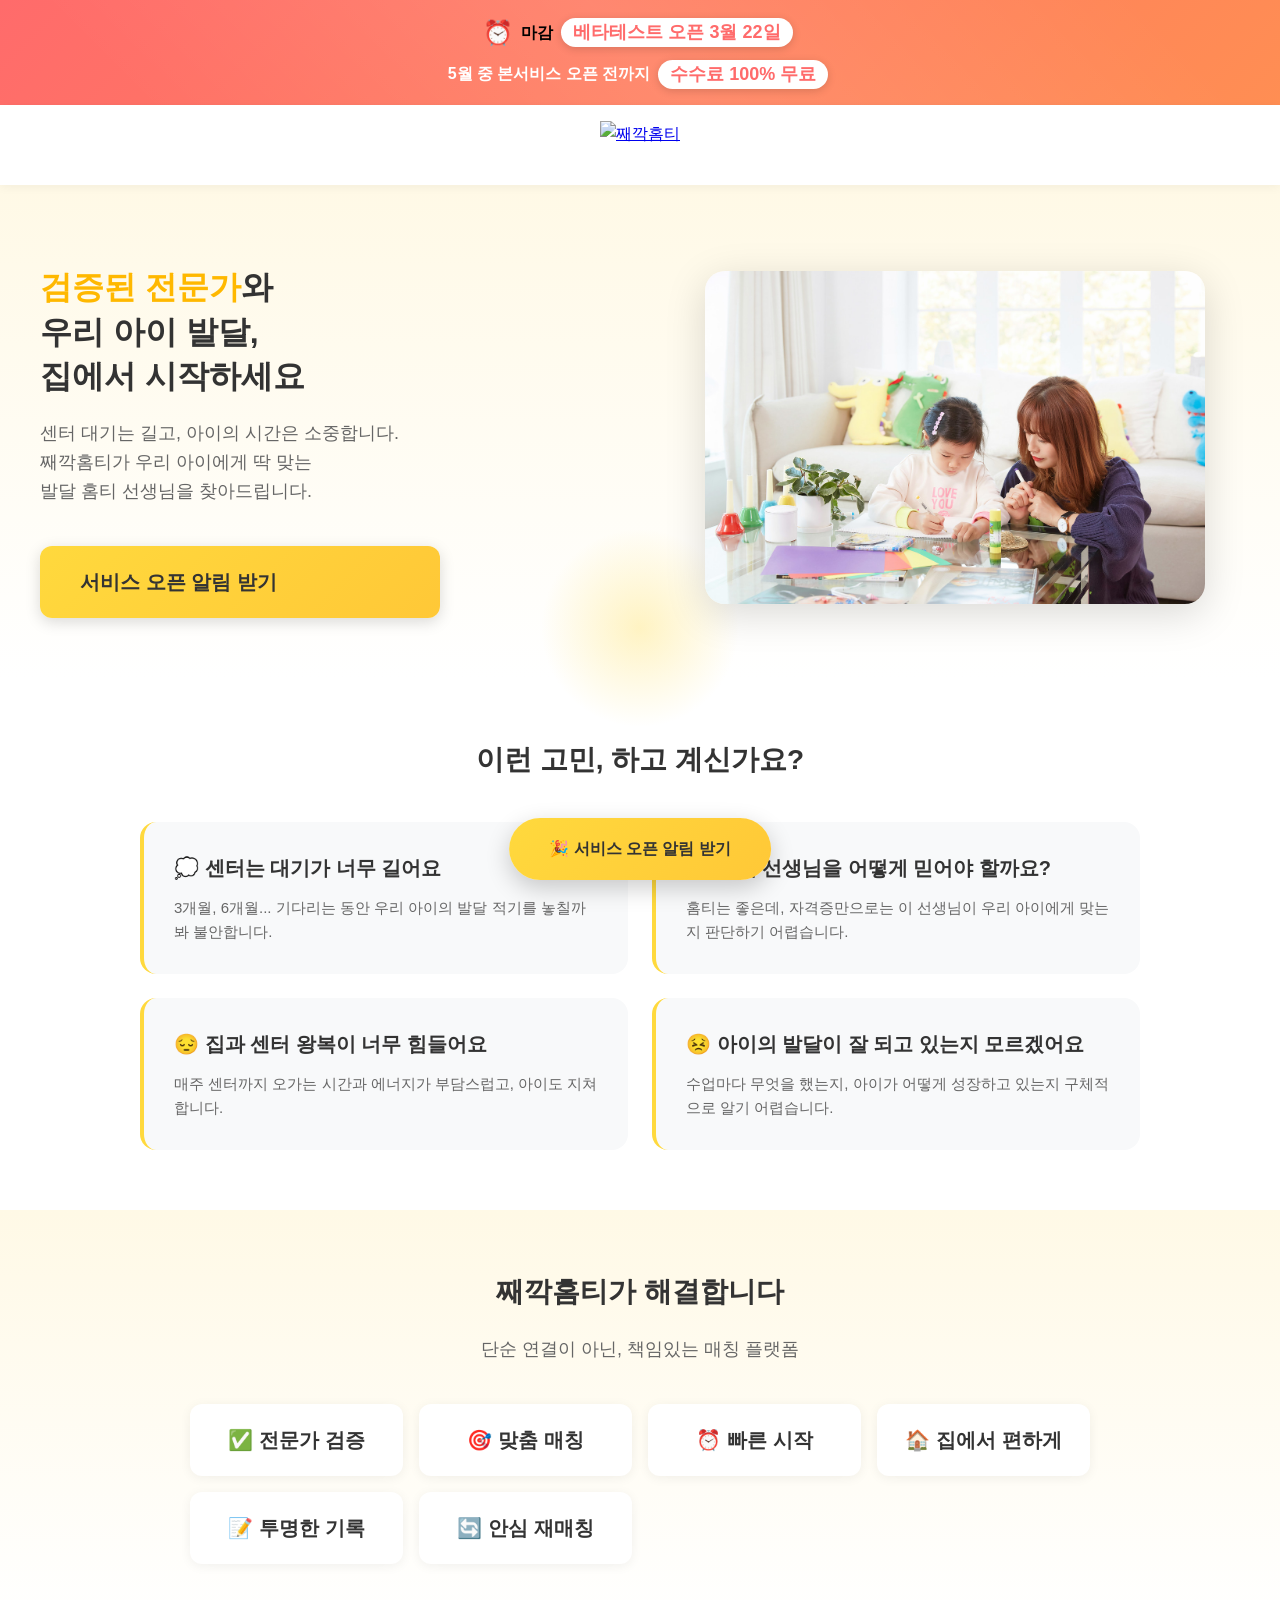
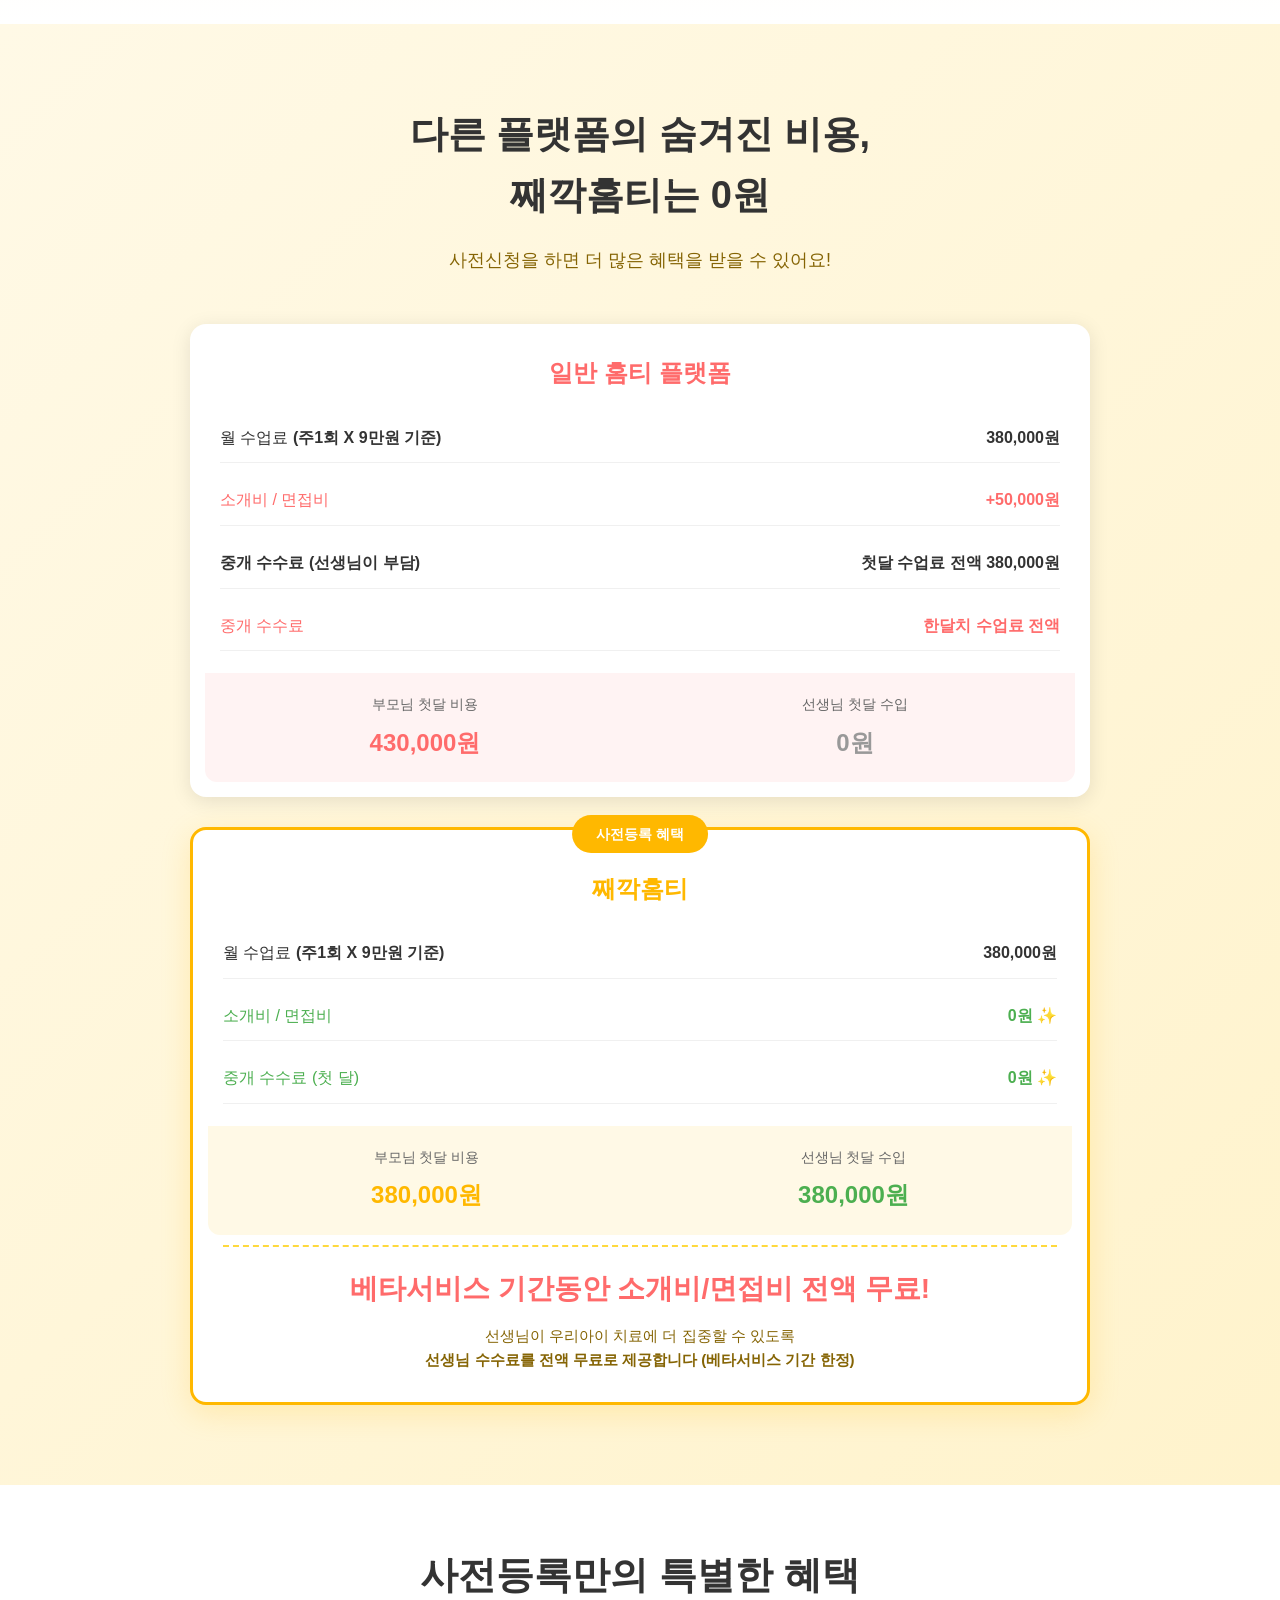
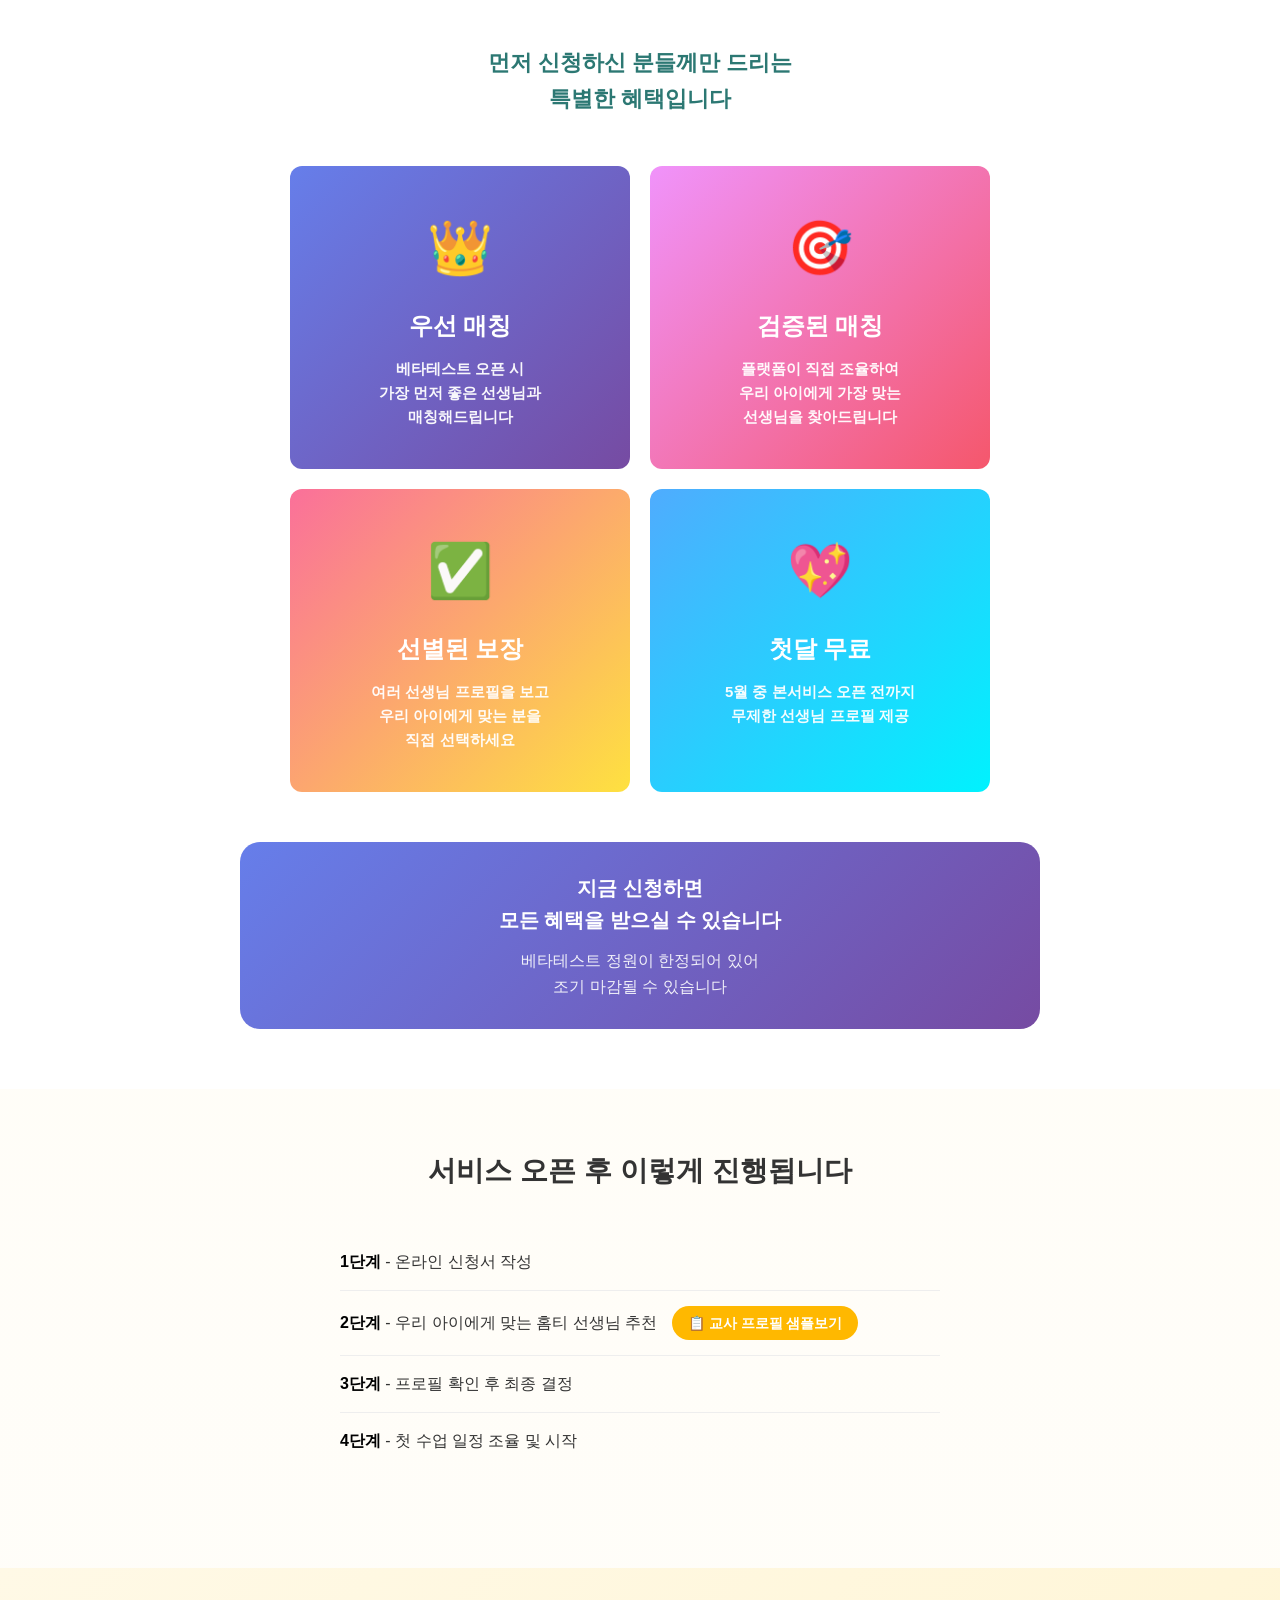
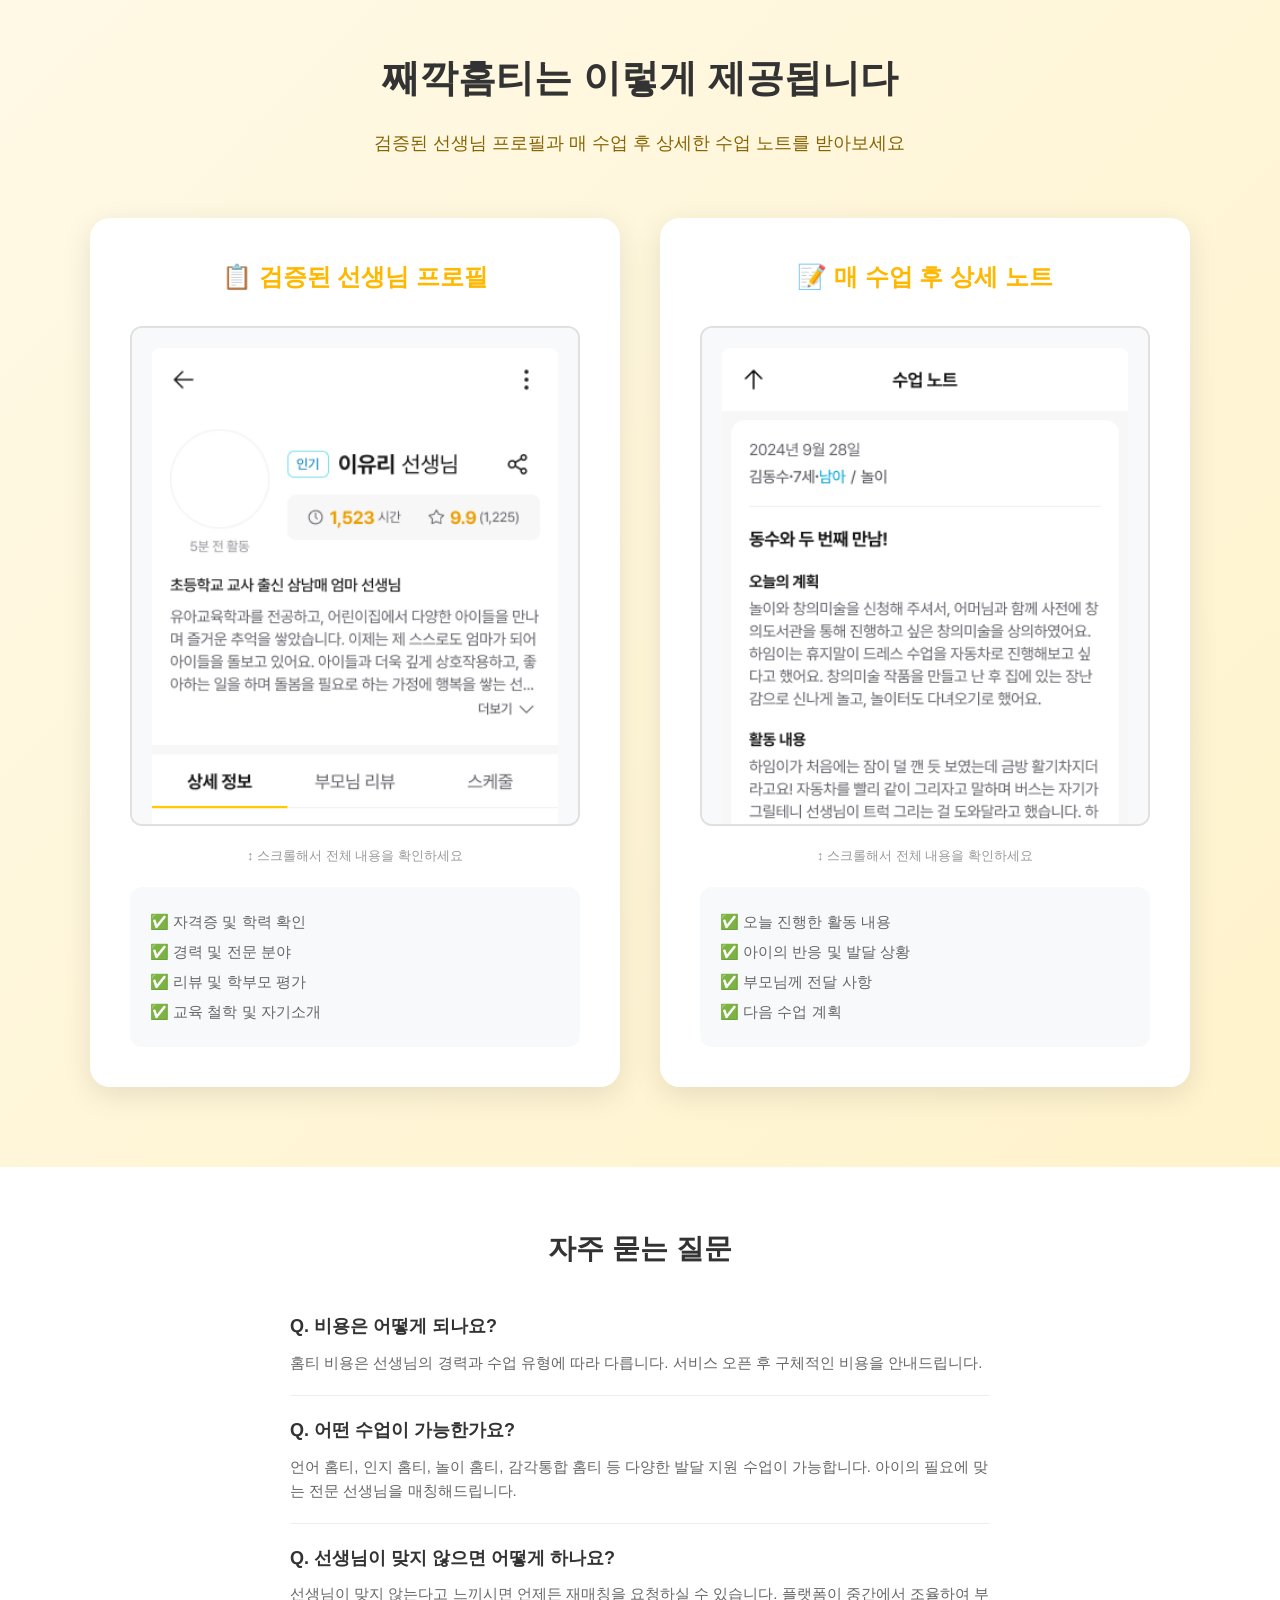
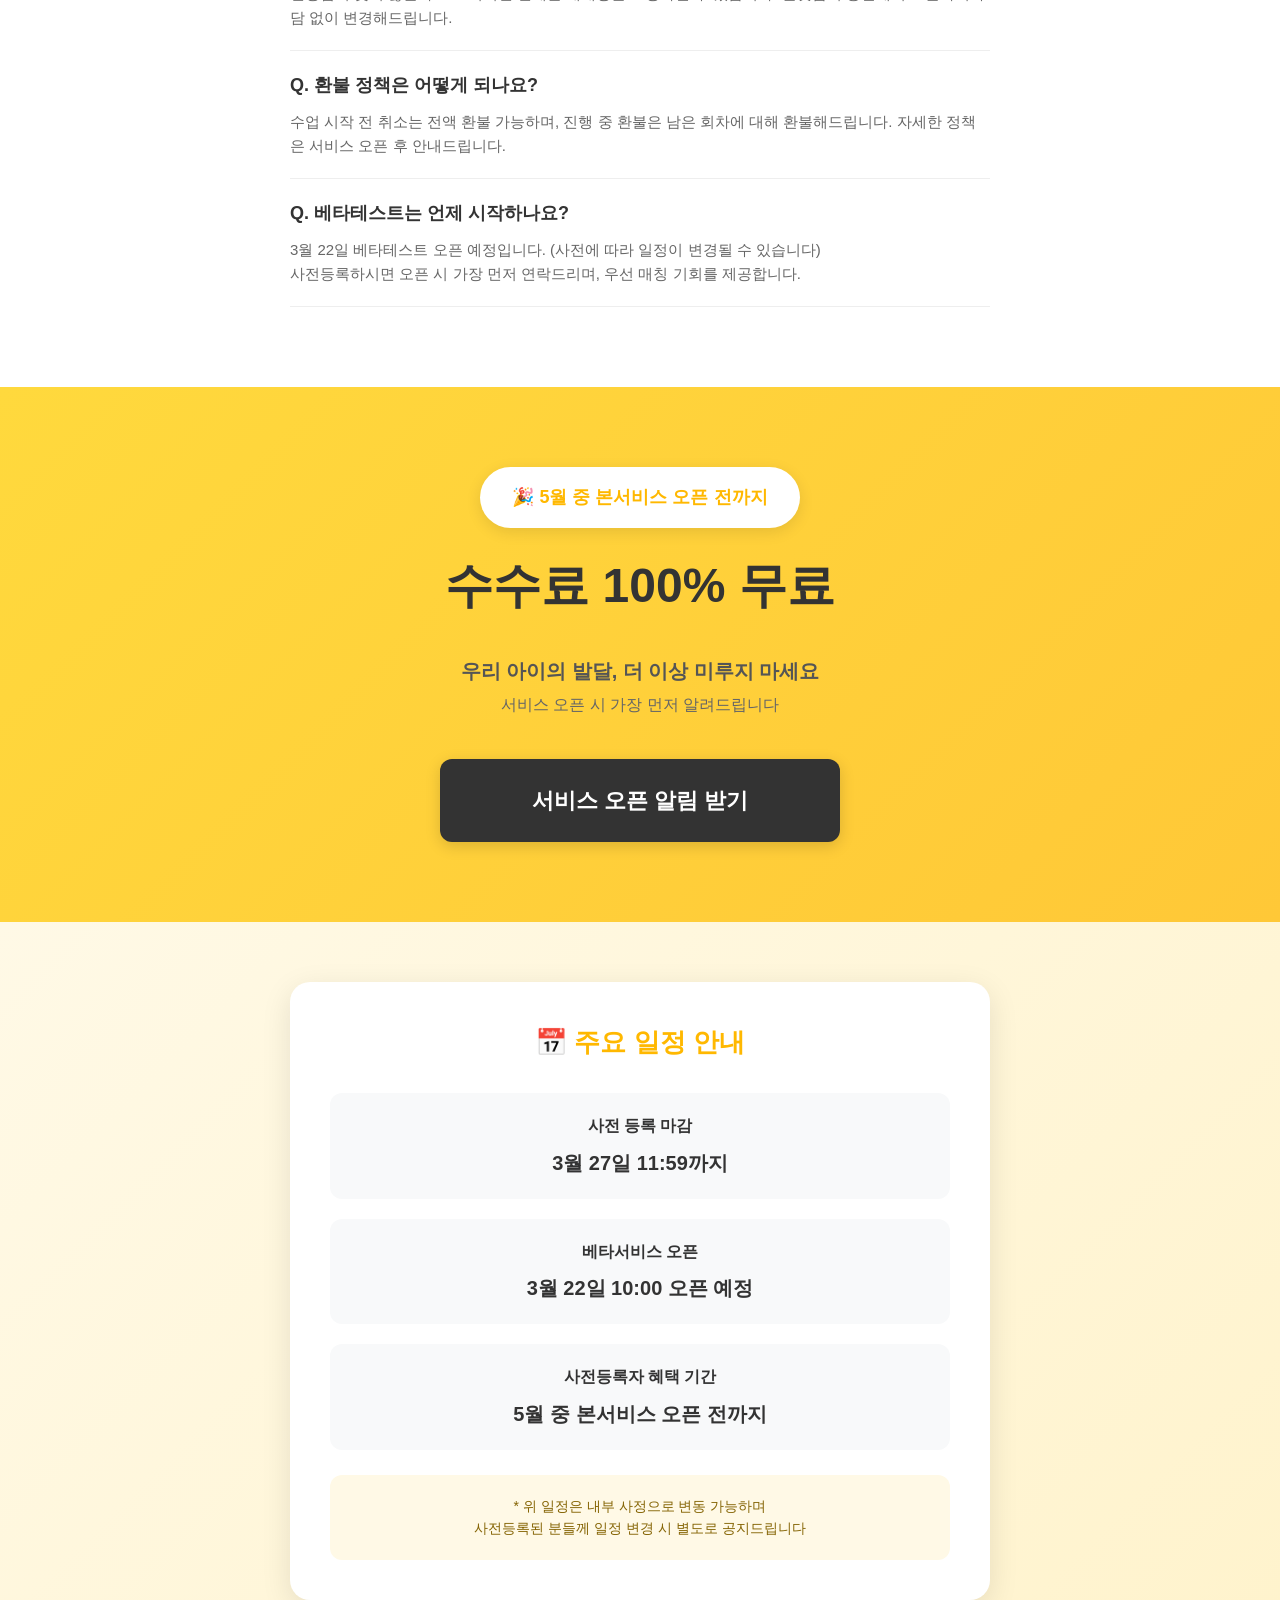
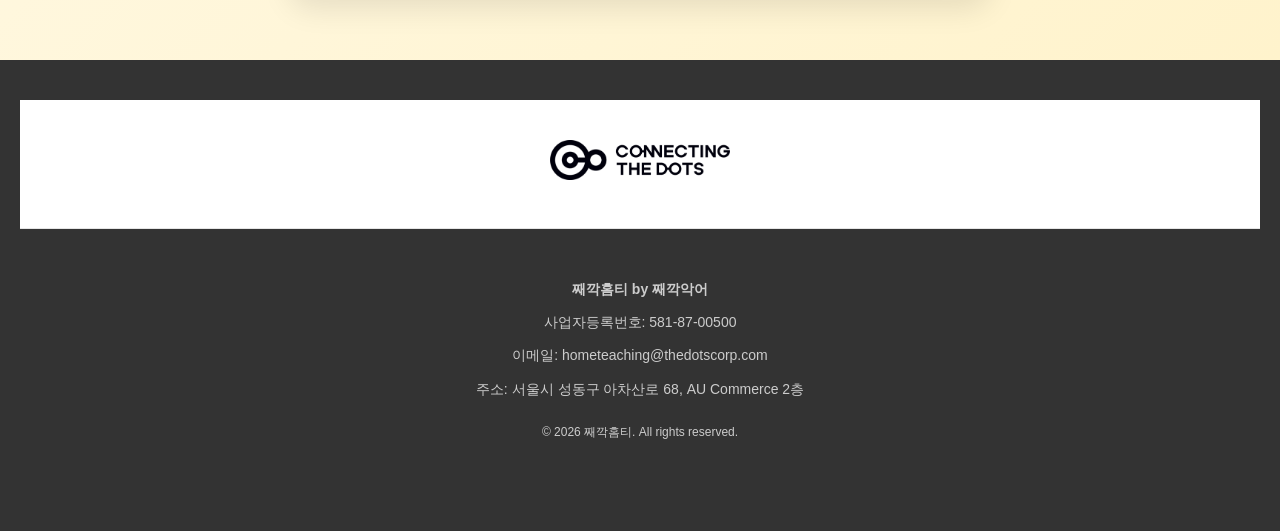
==== commit 313cdb95: "refactor: 특별한 혜택 부제목에 줄바꿈 추가 - 부모님: 먼저 신청하신 분들께만 드리는 (줄바꿈) 특별한 혜택입니다 - 선생님: 먼저 신청하신 선생님께만 드리는 (줄바꿈) " ====
--- a/parent/index.html
+++ b/parent/index.html
@@ -231,7 +231,7 @@
     <!-- 베타테스터 특권 섹션 -->
     <section class="benefit-section">
         <h2 class="benefit-title" style="font-size: 38px; margin-bottom: 40px;">사전등록만의 특별한 혜택</h2>
-        <p style="font-size: 22px; font-weight: 700; color: #2C7873; margin-bottom: 50px; text-align: center;">먼저 신청하신 분들께만 드리는 특별한 혜택입니다</p>
+        <p style="font-size: 22px; font-weight: 700; color: #2C7873; margin-bottom: 50px; text-align: center;">먼저 신청하신 분들께만 드리는<br>특별한 혜택입니다</p>
         
         <div class="benefit-grid" style="max-width: 700px; margin: 0 auto; display: grid; grid-template-columns: repeat(2, 1fr); gap: 20px;">
             <div class="benefit-card" style="background: linear-gradient(135deg, #667eea 0%, #764ba2 100%); color: white; padding: 40px 30px;">
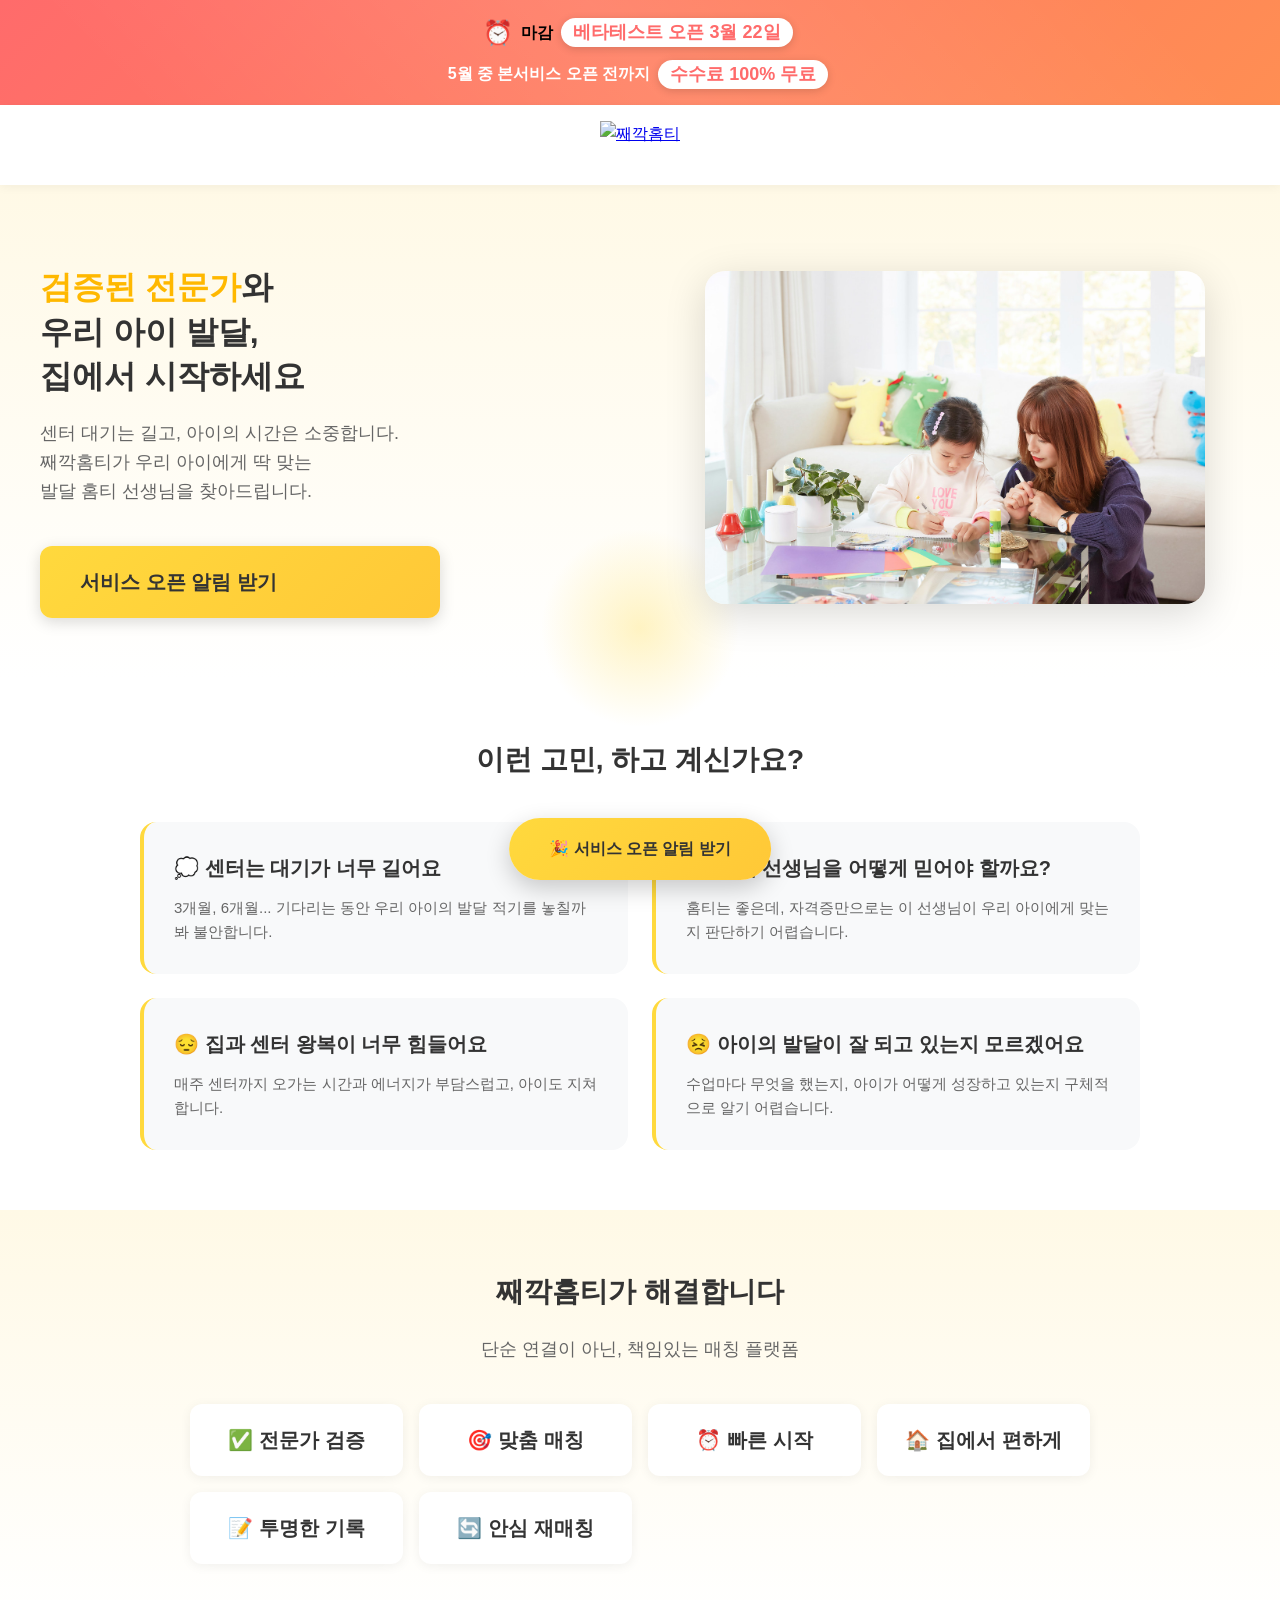
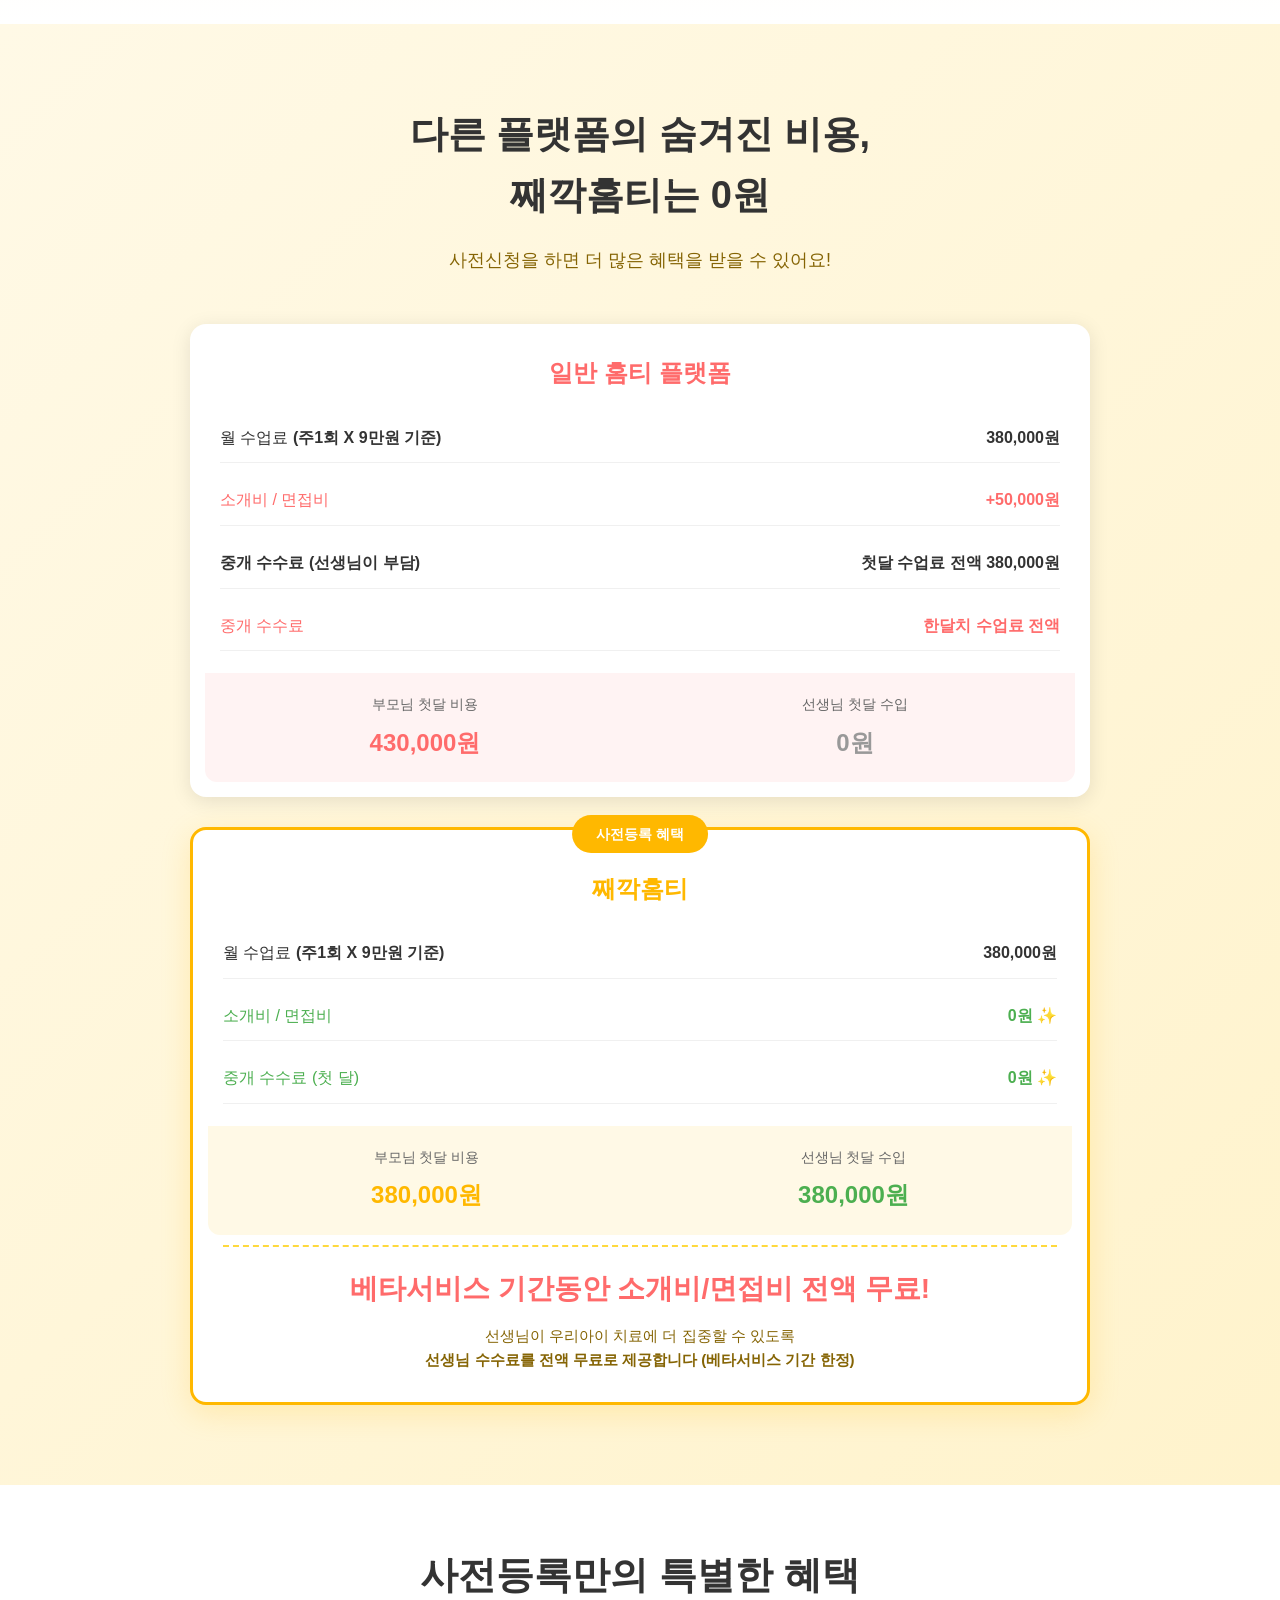
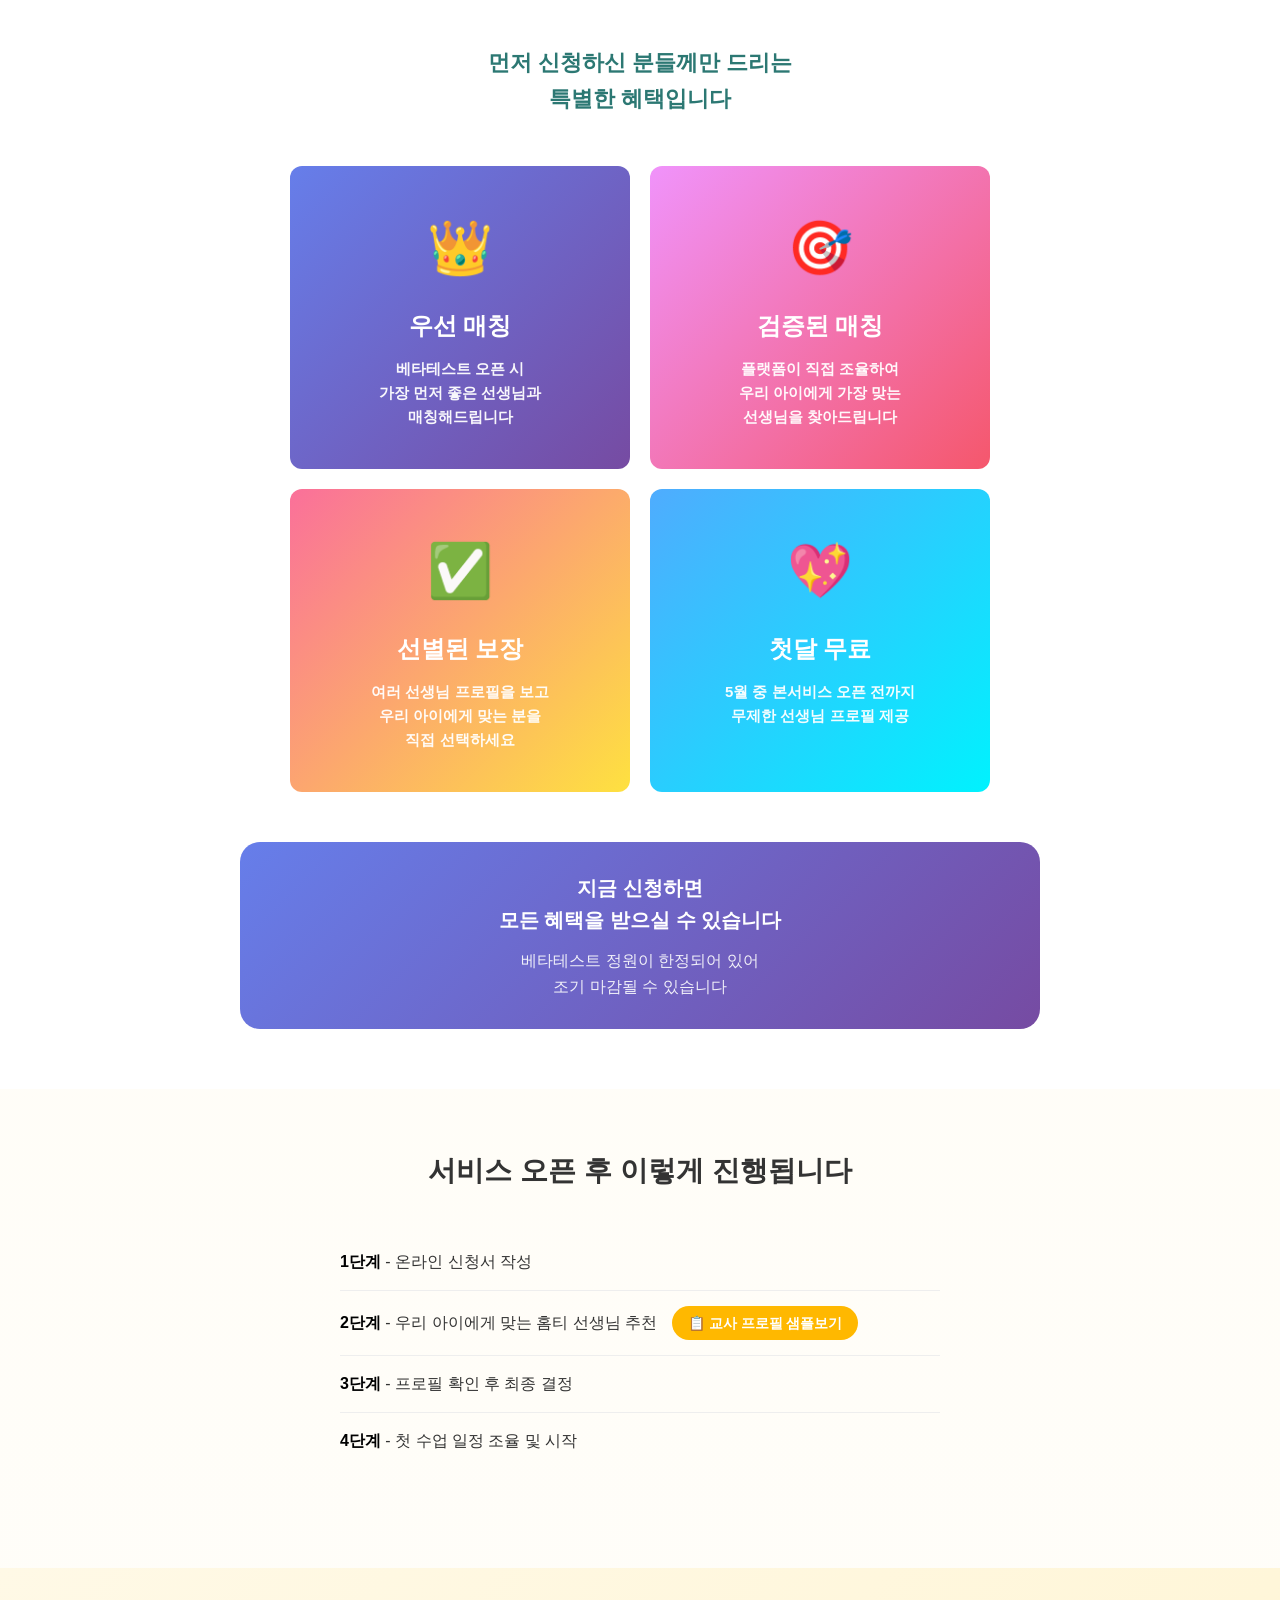
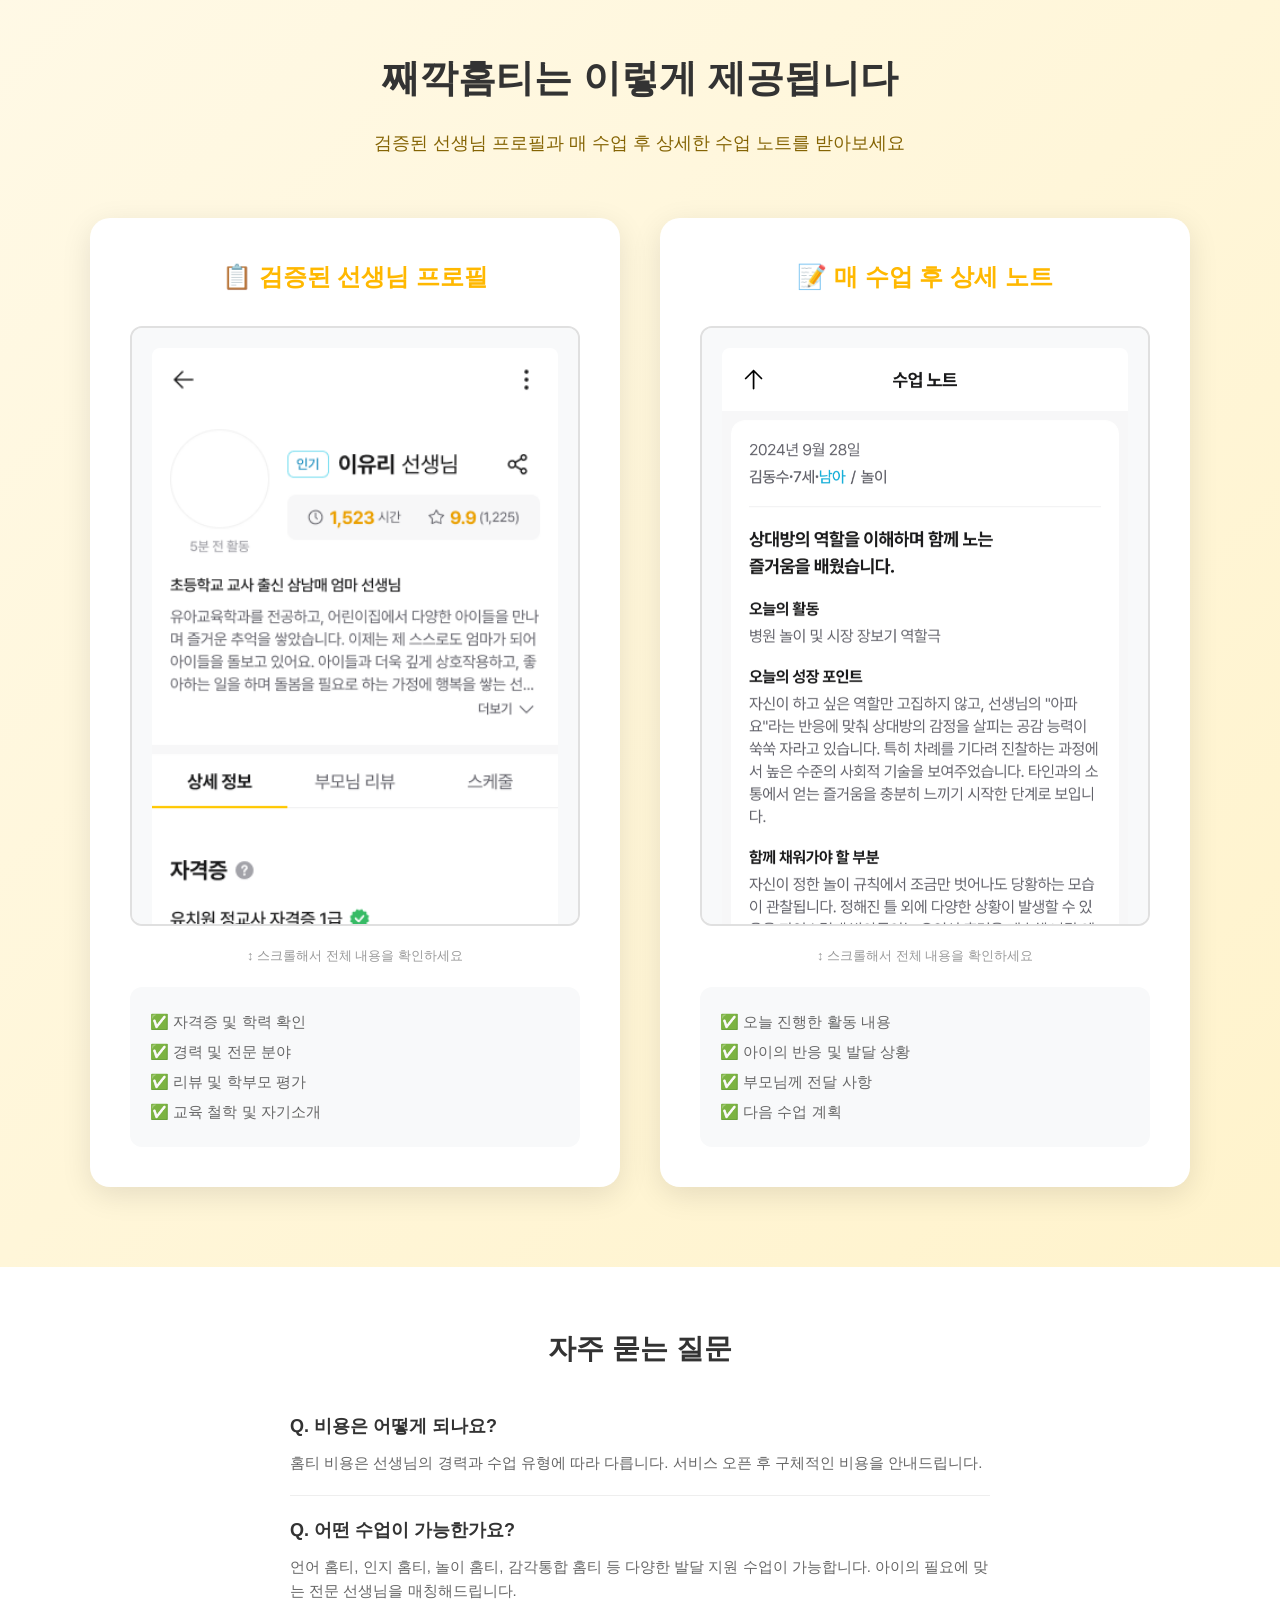
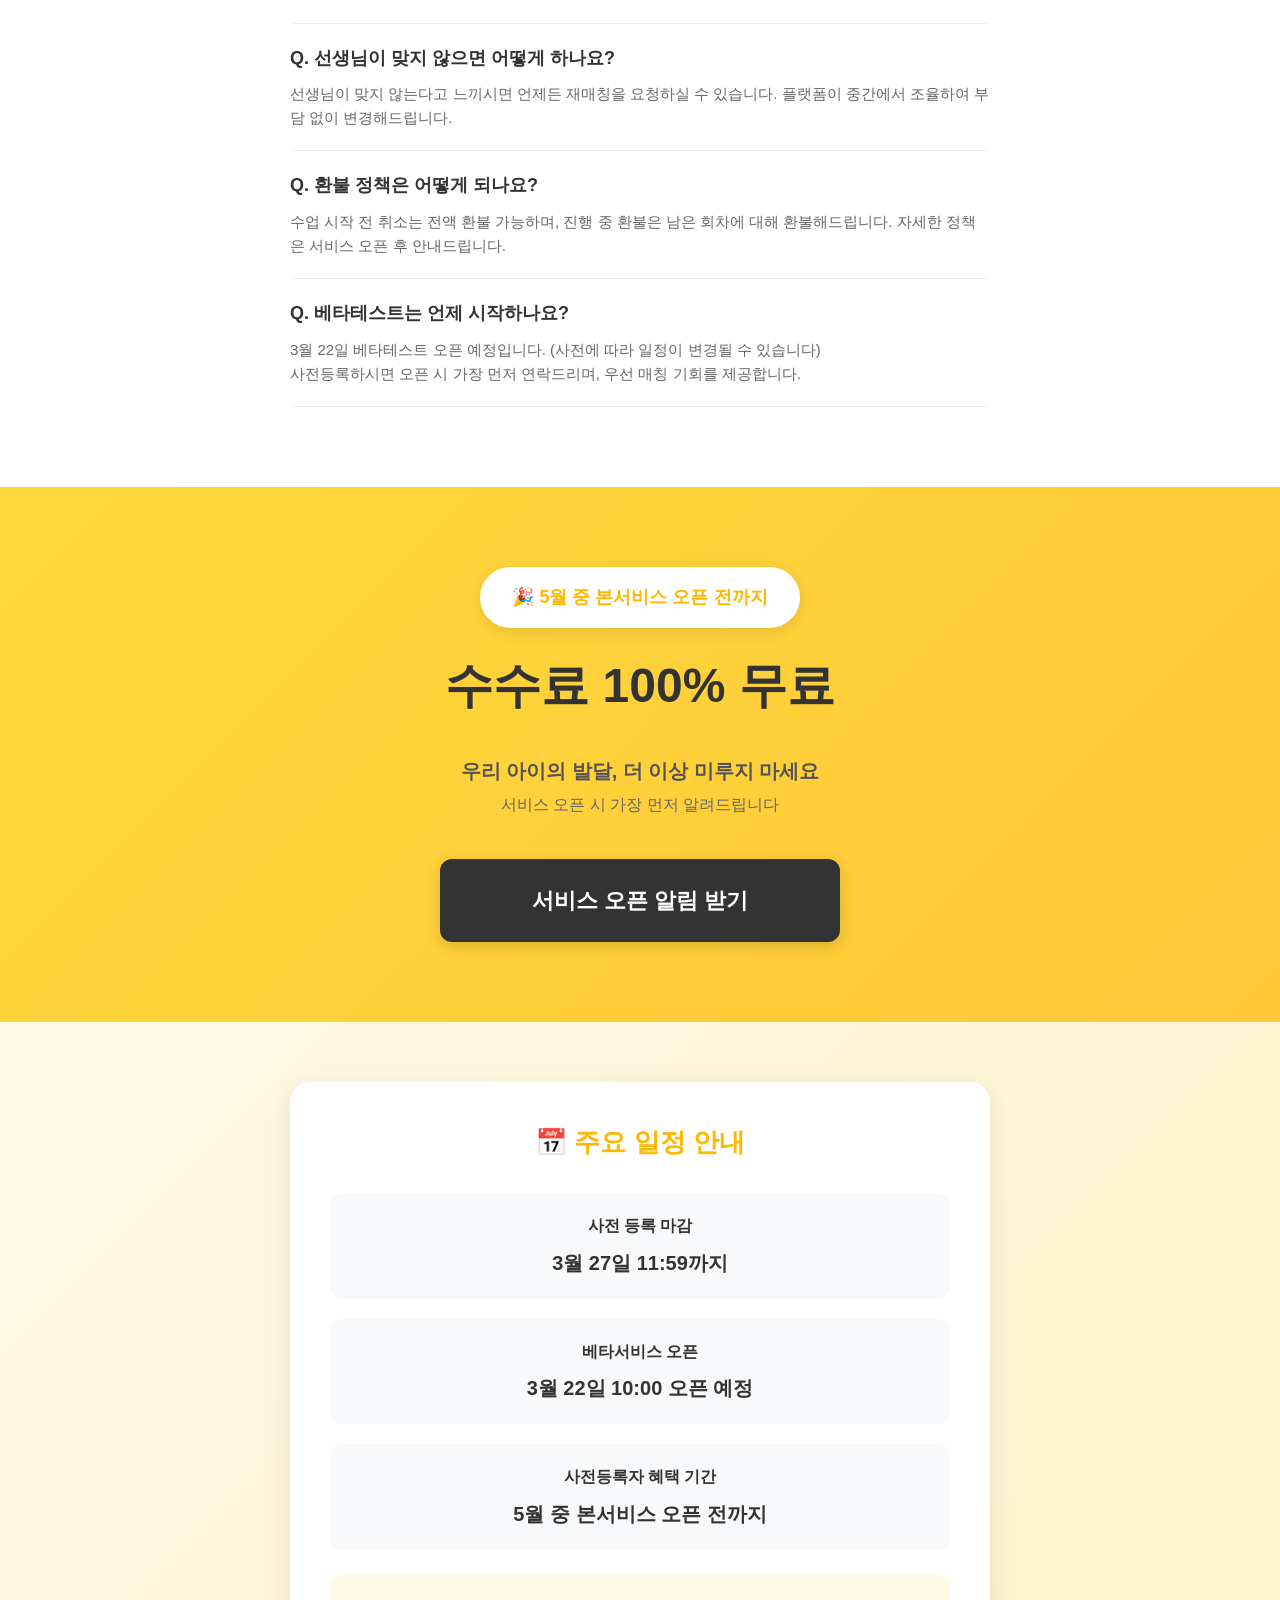
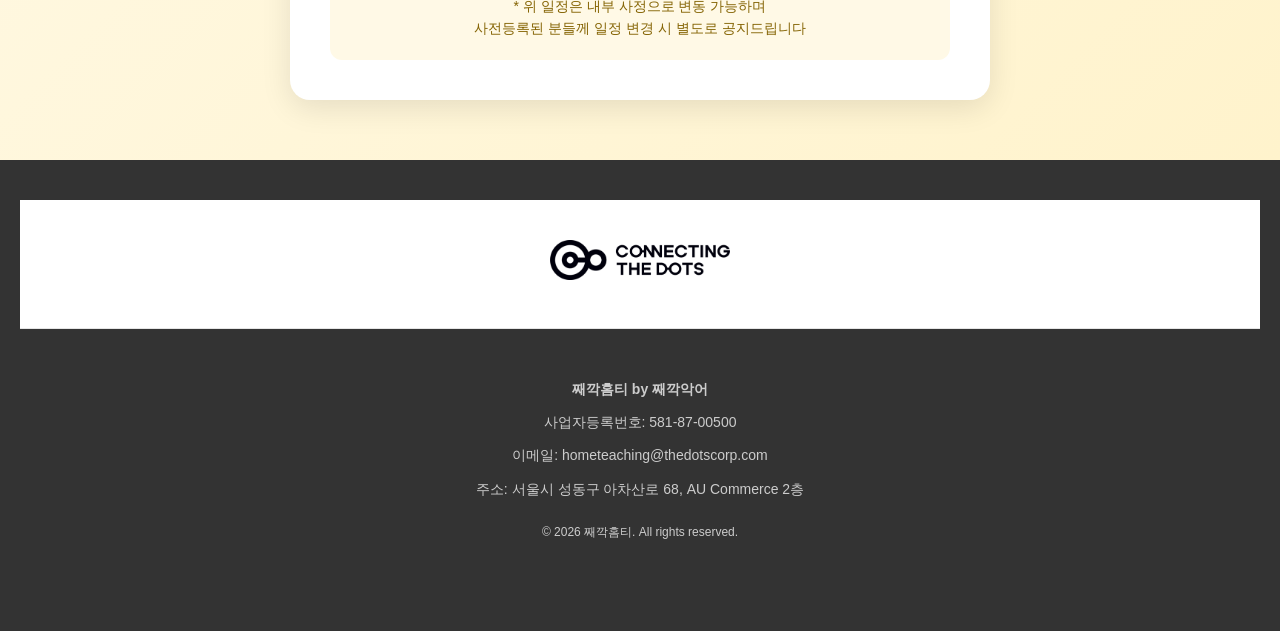
==== commit 938d7541: "feat: 수업노트 이미지 업데이트 및 선명도 개선 - 수정된 수업노트 이미지로 교체 - 고해상도 이미지 선명도 최적화 (image-rendering 속성) - 컨테이너 높이 50" ====
--- a/parent/index.html
+++ b/parent/index.html
@@ -295,10 +295,10 @@
                 <h3 style="font-size: 24px; font-weight: 700; color: #FFB800; margin-bottom: 30px; text-align: center;">
                     📋 검증된 선생님 프로필
                 </h3>
-                <div class="image-scroll-container" style="background: #f8f9fa; padding: 20px; border-radius: 12px; margin-bottom: 20px; max-height: 500px; overflow-y: auto; border: 2px solid #e0e0e0;">
+                <div class="image-scroll-container" style="background: #f8f9fa; padding: 20px; border-radius: 12px; margin-bottom: 20px; max-height: 600px; overflow-y: auto; border: 2px solid #e0e0e0;">
                     <img src="../assets/images/teacher-profile-example.png" 
                          alt="선생님 프로필 예시" 
-                         style="width: 100%; display: block; border-radius: 8px;">
+                         style="width: 100%; height: auto; display: block; border-radius: 8px; image-rendering: -webkit-optimize-contrast; image-rendering: crisp-edges;">
                 </div>
                 <div style="text-align: center; margin-bottom: 20px;">
                     <p style="font-size: 13px; color: #999;">↕️ 스크롤해서 전체 내용을 확인하세요</p>
@@ -318,10 +318,10 @@
                 <h3 style="font-size: 24px; font-weight: 700; color: #FFB800; margin-bottom: 30px; text-align: center;">
                     📝 매 수업 후 상세 노트
                 </h3>
-                <div class="image-scroll-container" style="background: #f8f9fa; padding: 20px; border-radius: 12px; margin-bottom: 20px; max-height: 500px; overflow-y: auto; border: 2px solid #e0e0e0;">
+                <div class="image-scroll-container" style="background: #f8f9fa; padding: 20px; border-radius: 12px; margin-bottom: 20px; max-height: 600px; overflow-y: auto; border: 2px solid #e0e0e0;">
                     <img src="../assets/images/class-note-example.png" 
                          alt="수업 노트 예시" 
-                         style="width: 100%; display: block; border-radius: 8px;">
+                         style="width: 100%; height: auto; display: block; border-radius: 8px; image-rendering: -webkit-optimize-contrast; image-rendering: crisp-edges;">
                 </div>
                 <div style="text-align: center; margin-bottom: 20px;">
                     <p style="font-size: 13px; color: #999;">↕️ 스크롤해서 전체 내용을 확인하세요</p>
@@ -339,10 +339,20 @@
 
         <!-- 모바일 반응형 -->
         <style>
+            .image-scroll-container img {
+                image-rendering: -webkit-optimize-contrast;
+                image-rendering: crisp-edges;
+            }
+            
             @media (max-width: 768px) {
                 section > div[style*="grid-template-columns: 1fr 1fr"] {
                     grid-template-columns: 1fr !important;
                     gap: 30px !important;
+                }
+                
+                .image-scroll-container {
+                    max-height: 400px !important;
+                    padding: 15px !important;
                 }
             }
         </style>
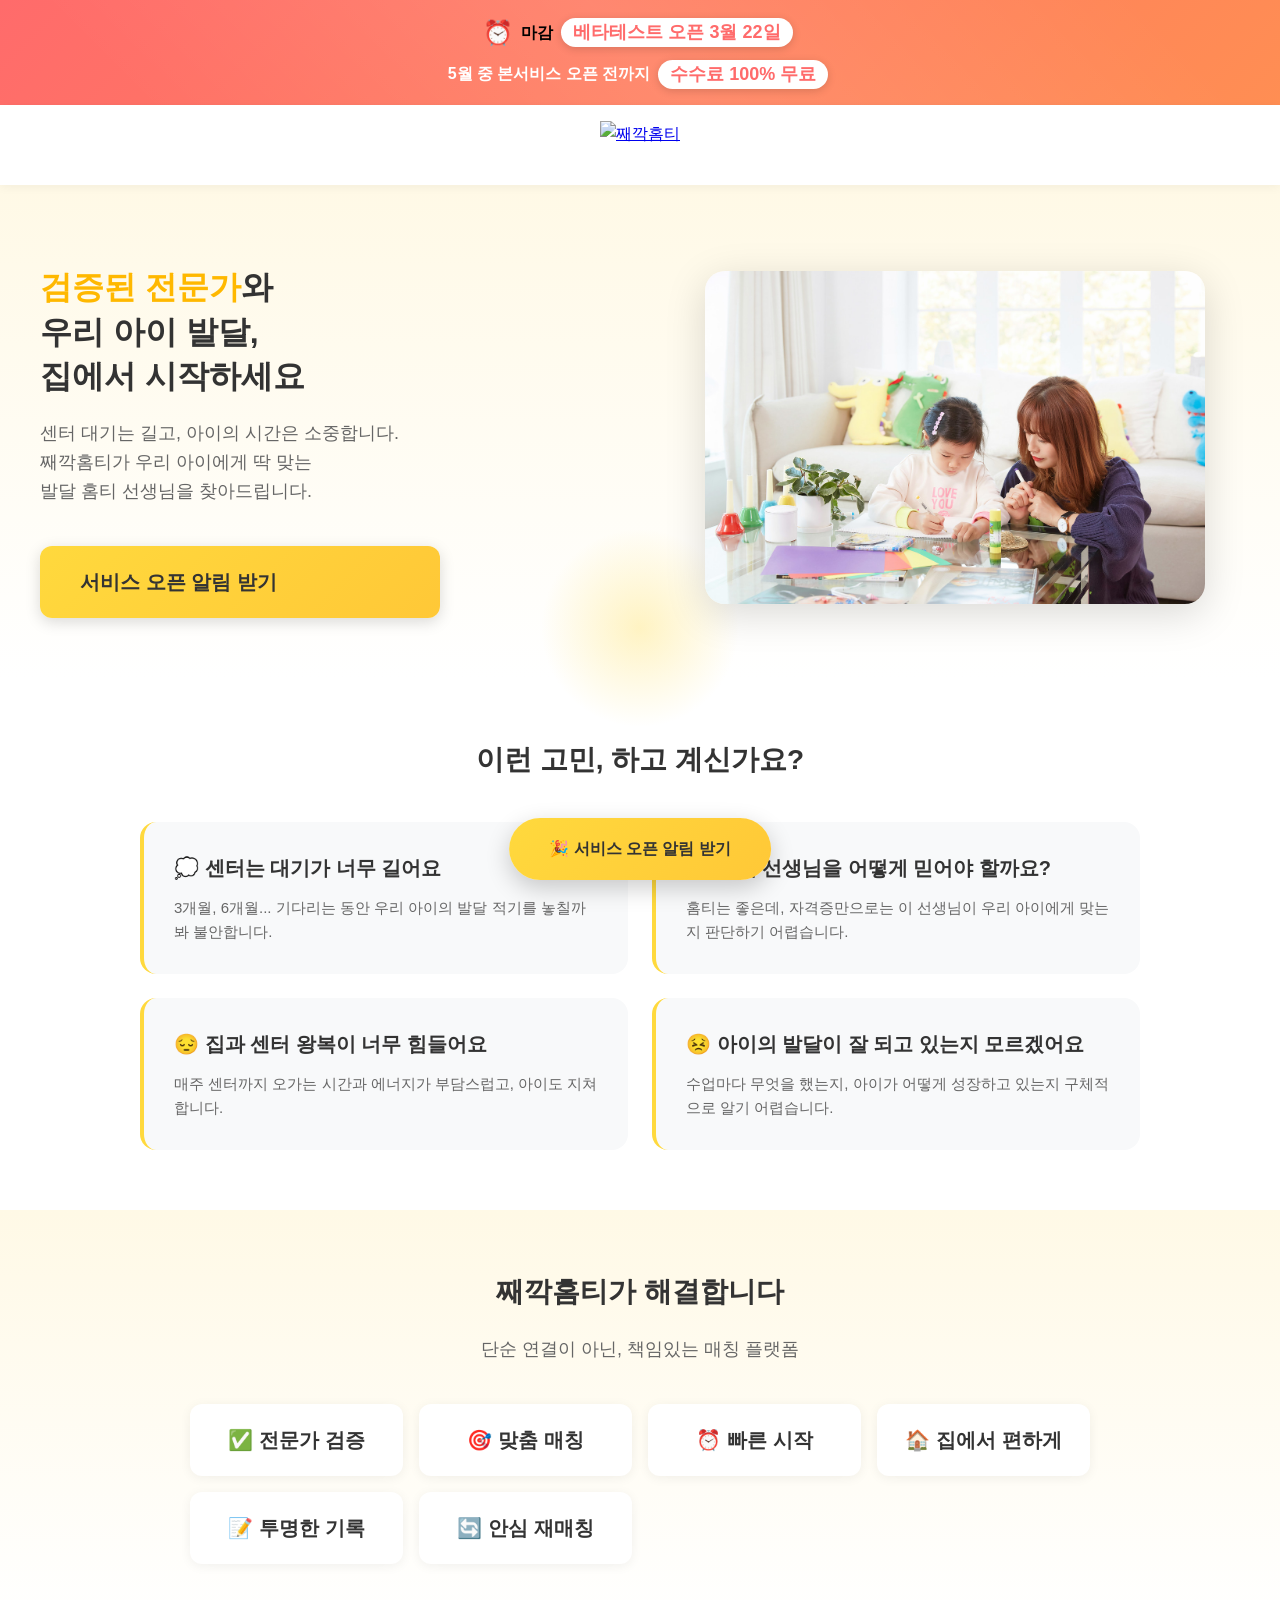
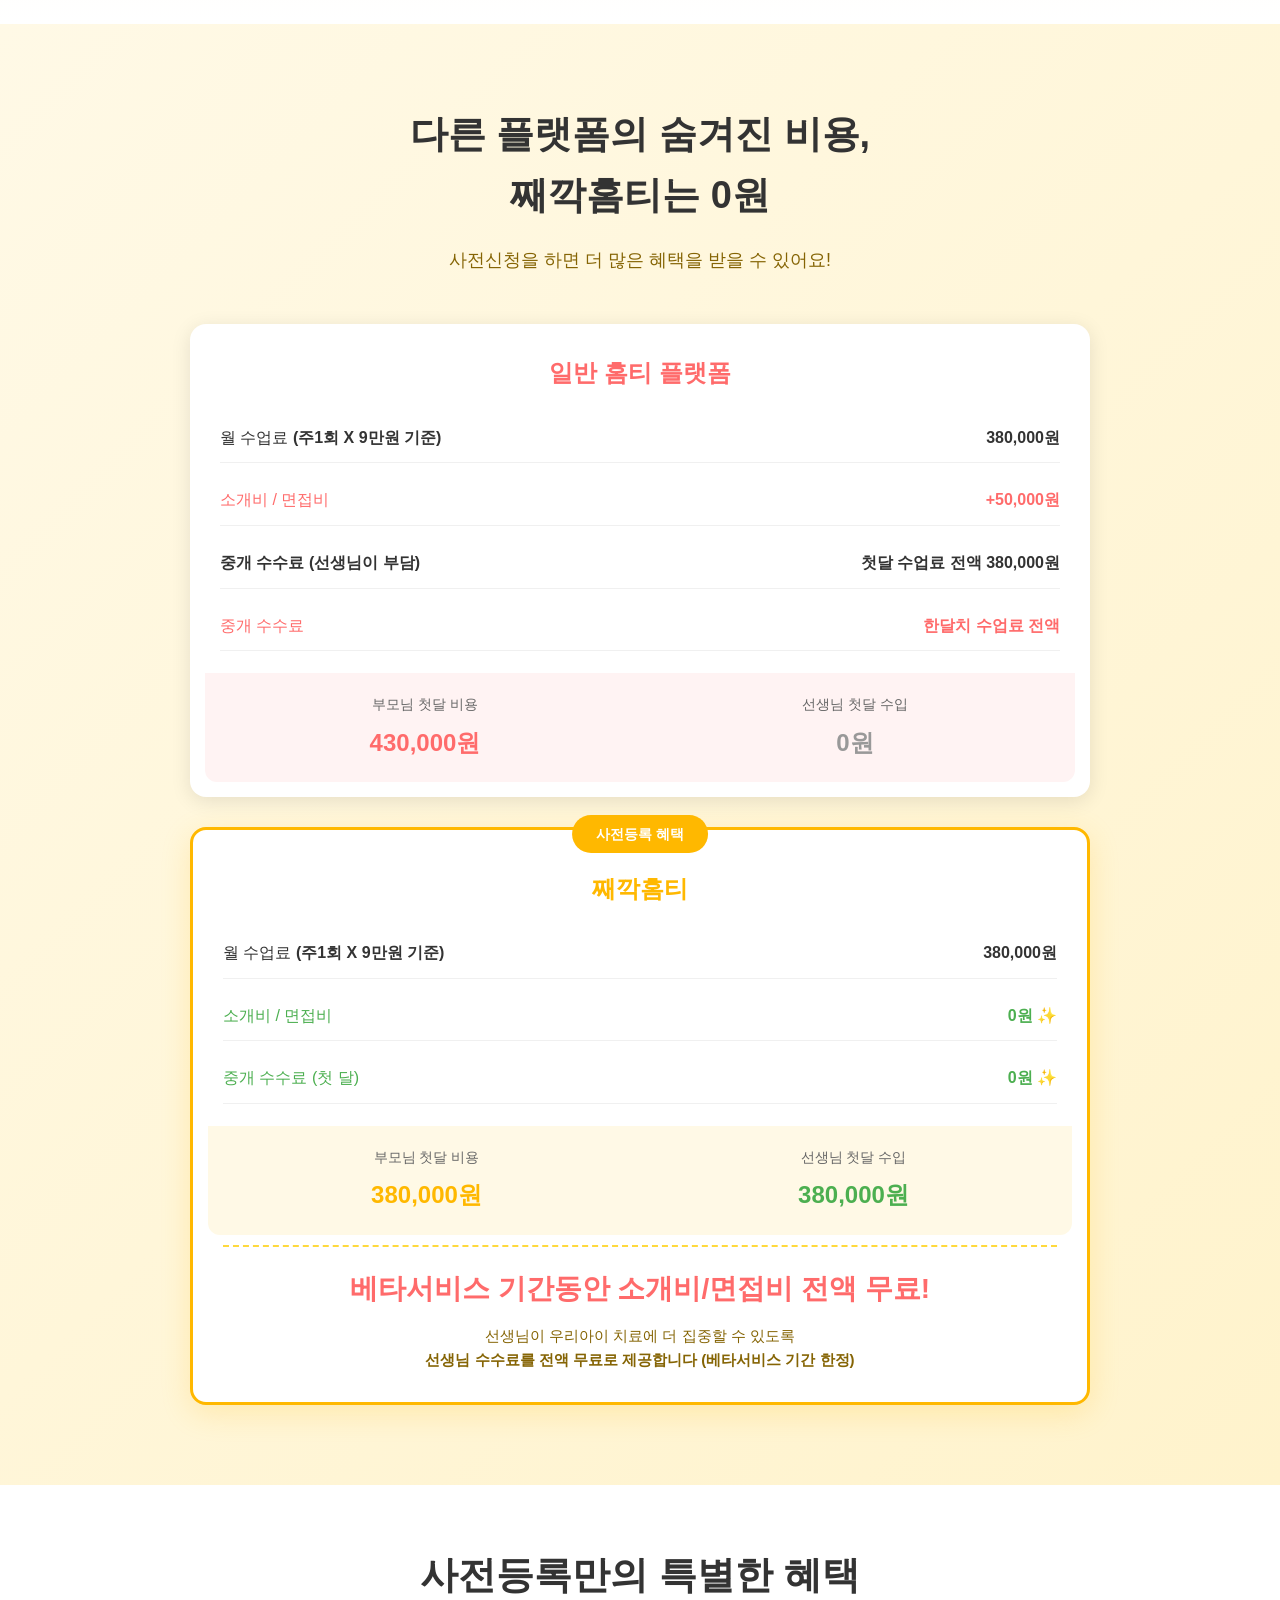
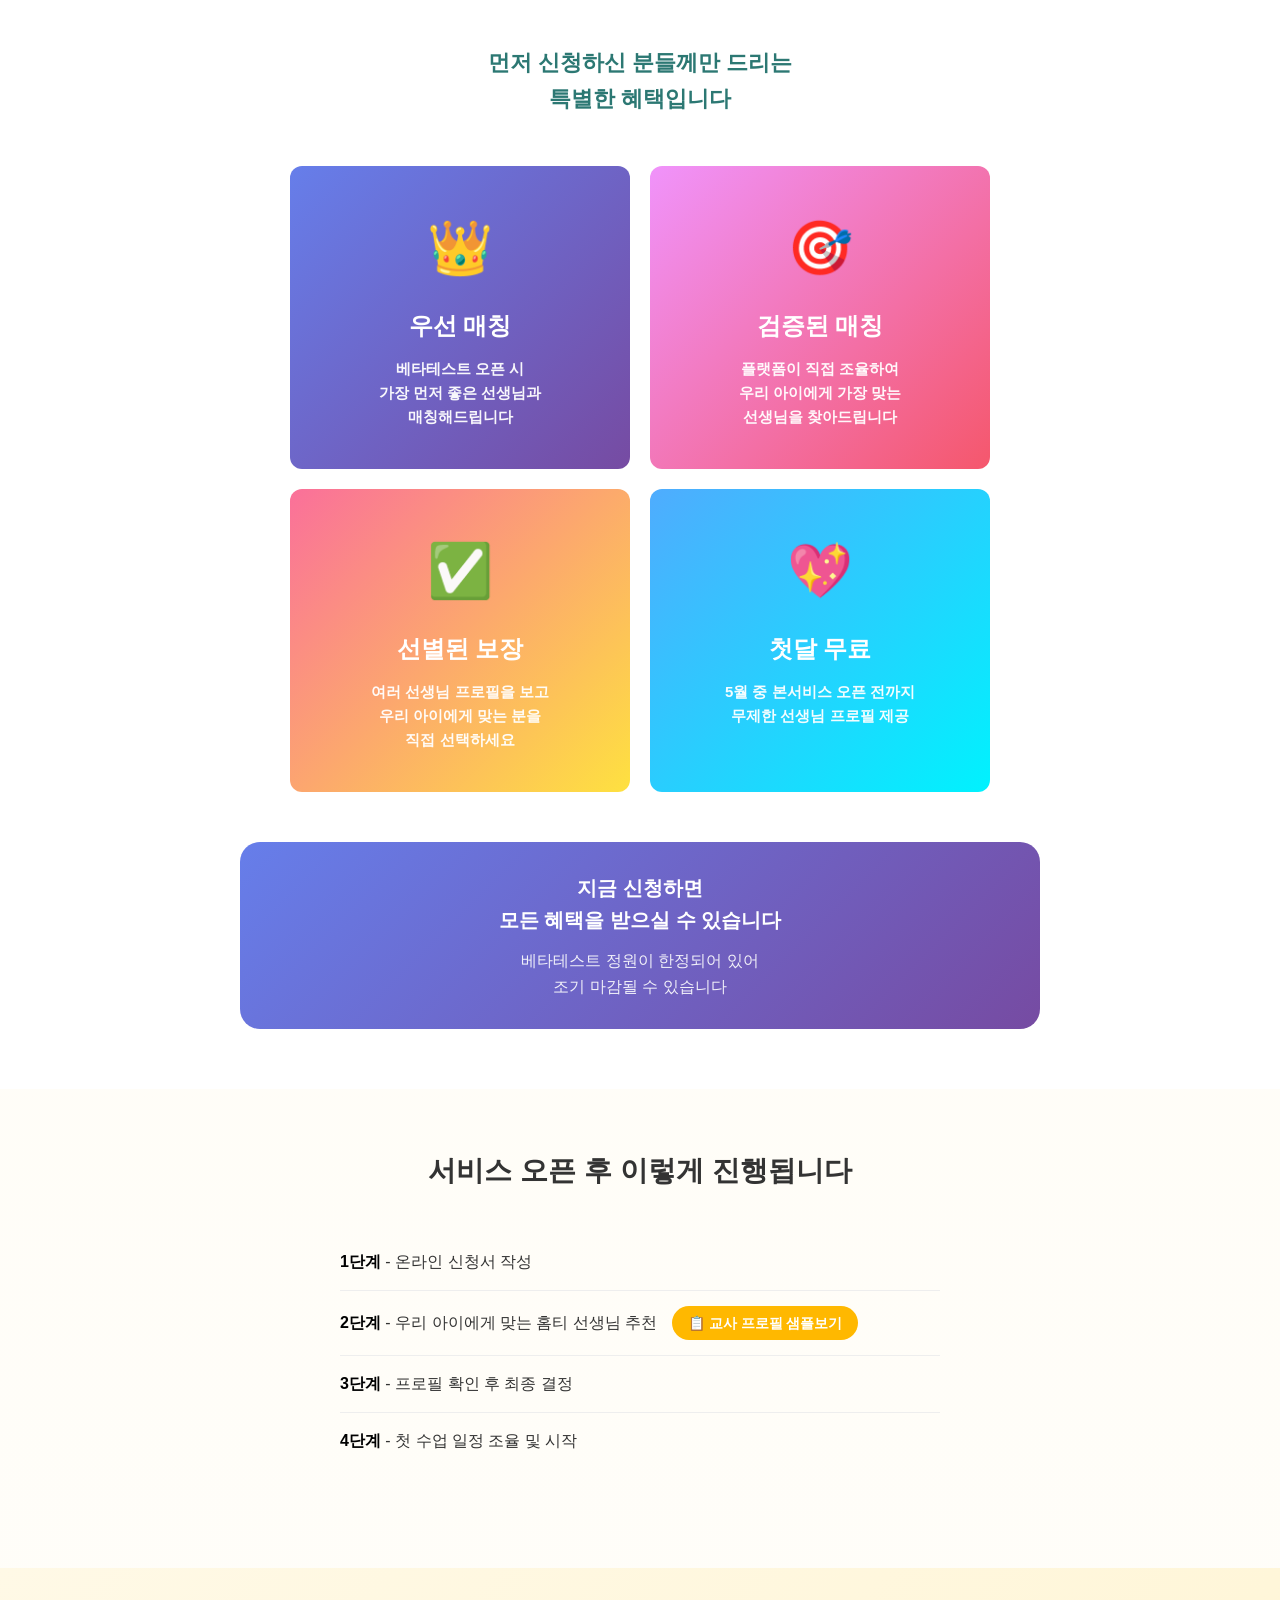
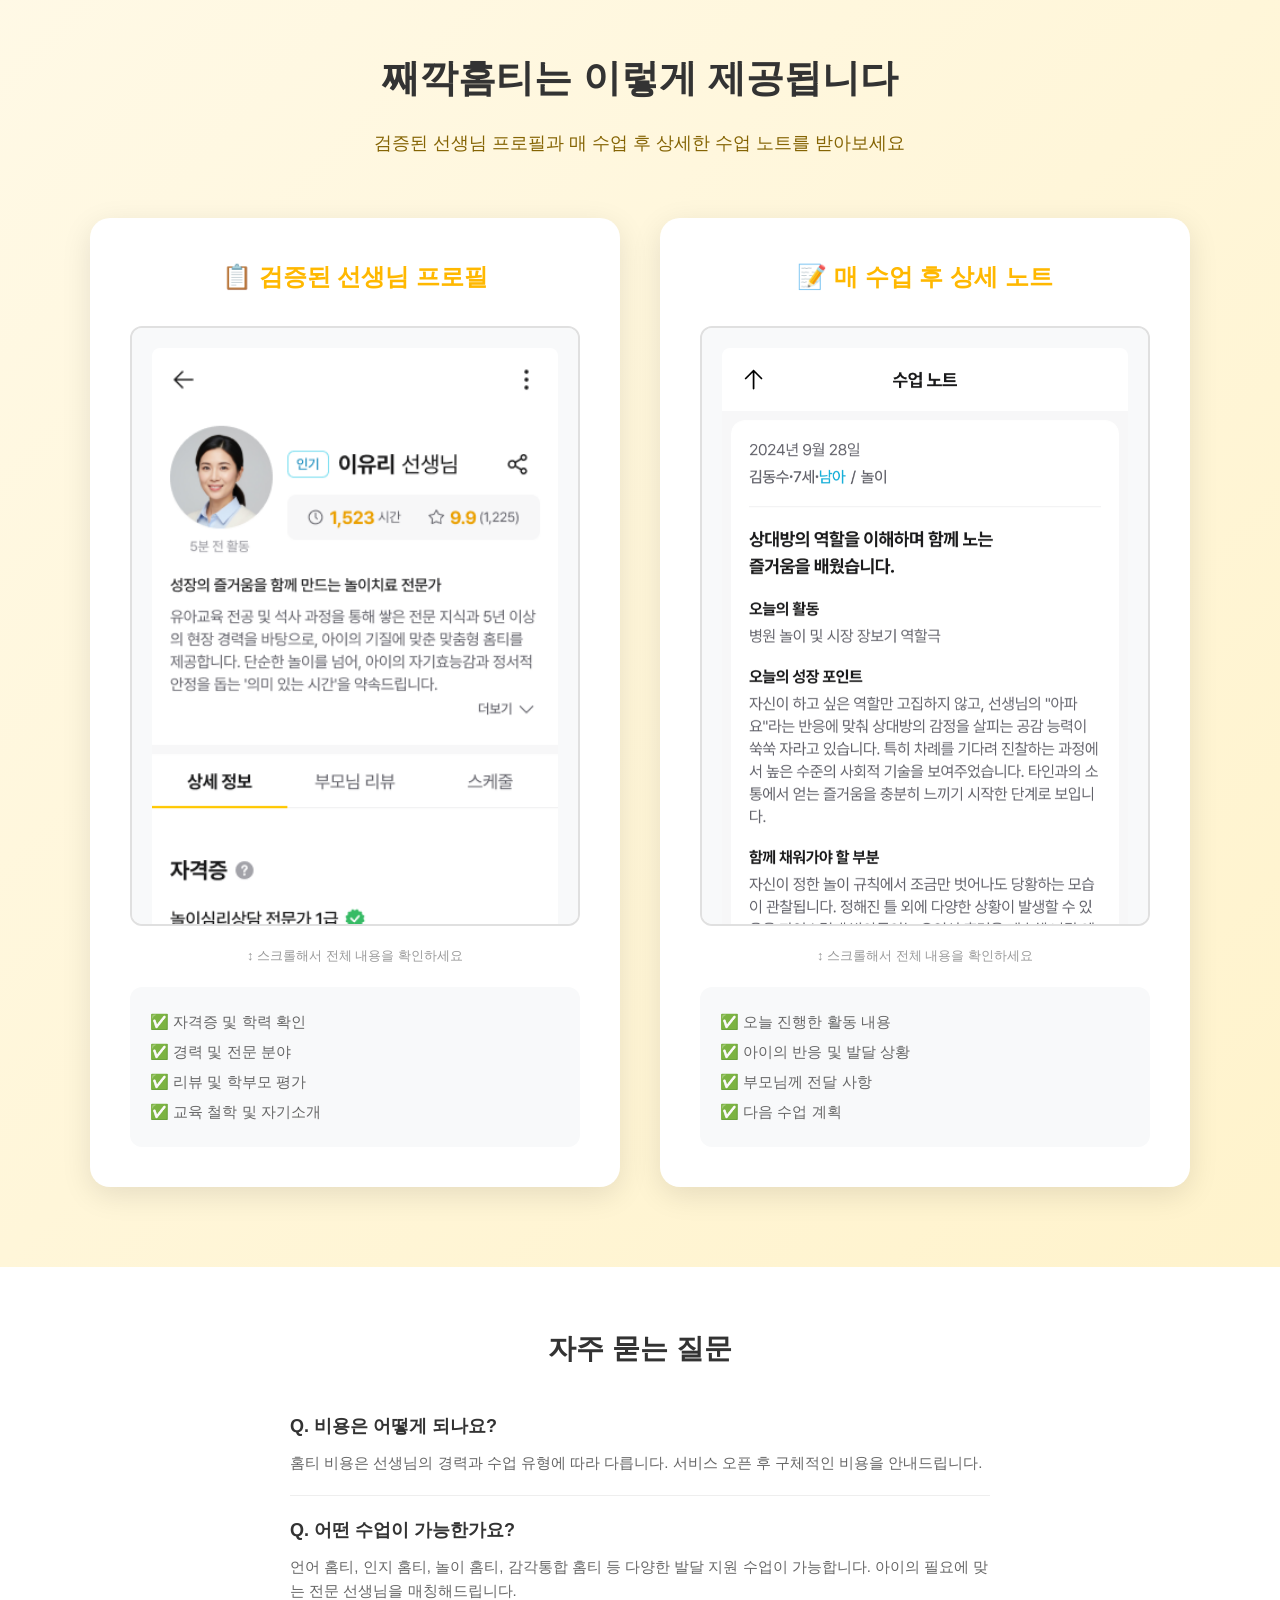
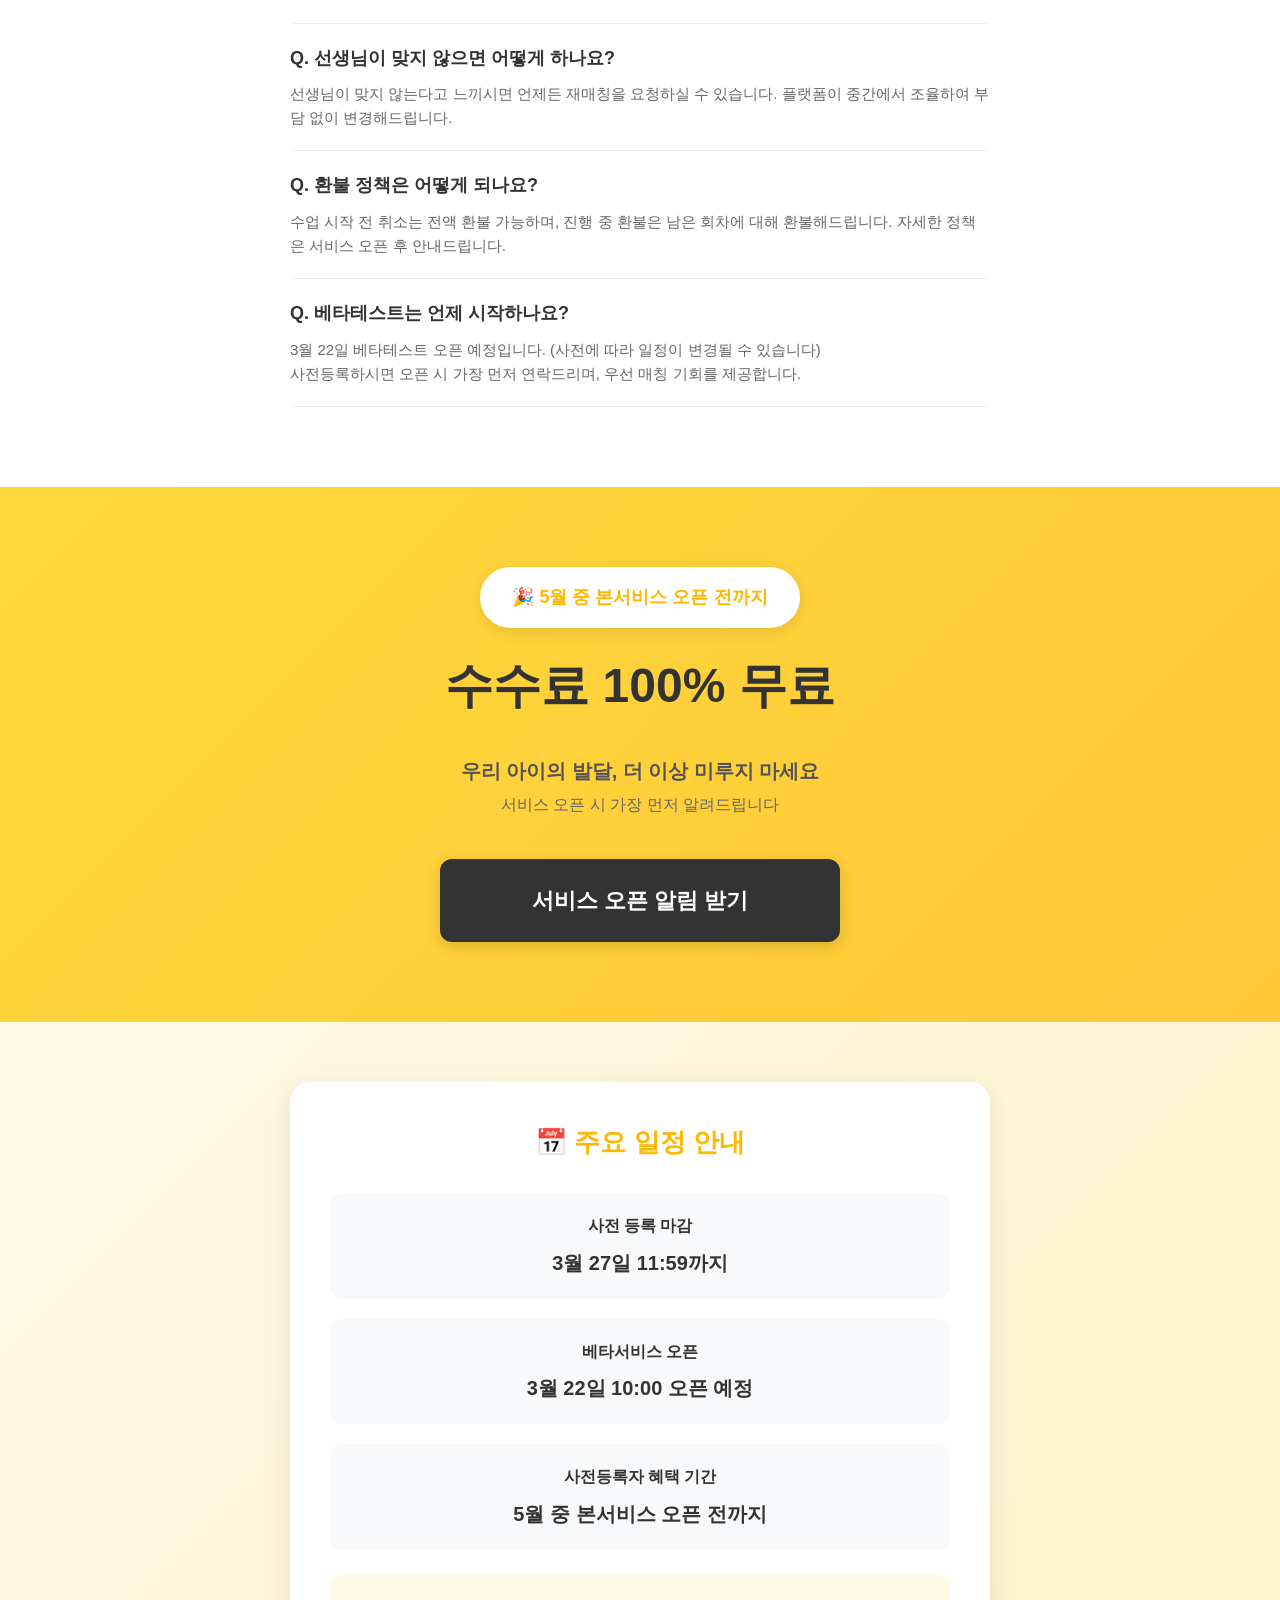
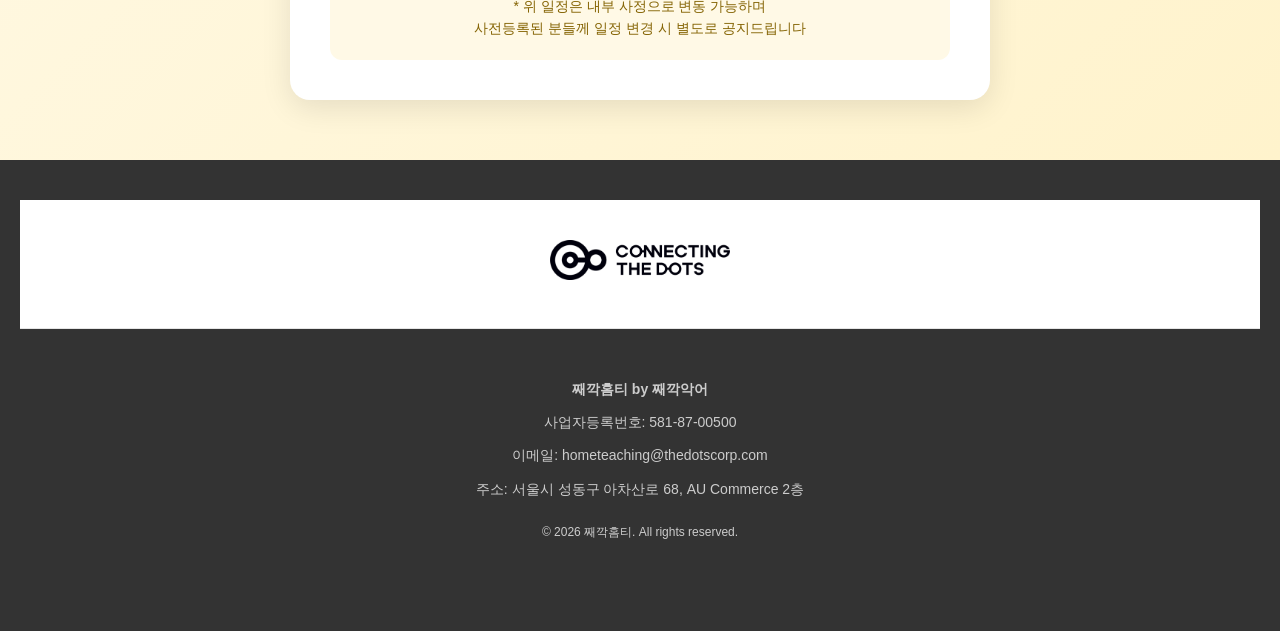
==== commit 777bf599: "feat: 선생님 프로필 및 수업노트 이미지 업데이트 - 프로필.png → teacher-profile-example.png 교체 - 6-7.수업노트.png → class-note" ====
--- a/parent/index.html
+++ b/parent/index.html
@@ -296,7 +296,7 @@
                     📋 검증된 선생님 프로필
                 </h3>
                 <div class="image-scroll-container" style="background: #f8f9fa; padding: 20px; border-radius: 12px; margin-bottom: 20px; max-height: 600px; overflow-y: auto; border: 2px solid #e0e0e0;">
-                    <img src="../assets/images/teacher-profile-example.png" 
+                    <img src="../assets/images/teacher-profile-example.png?v=20260226" 
                          alt="선생님 프로필 예시" 
                          style="width: 100%; height: auto; display: block; border-radius: 8px; image-rendering: -webkit-optimize-contrast; image-rendering: crisp-edges;">
                 </div>
@@ -319,7 +319,7 @@
                     📝 매 수업 후 상세 노트
                 </h3>
                 <div class="image-scroll-container" style="background: #f8f9fa; padding: 20px; border-radius: 12px; margin-bottom: 20px; max-height: 600px; overflow-y: auto; border: 2px solid #e0e0e0;">
-                    <img src="../assets/images/class-note-example.png" 
+                    <img src="../assets/images/class-note-example.png?v=20260226" 
                          alt="수업 노트 예시" 
                          style="width: 100%; height: auto; display: block; border-radius: 8px; image-rendering: -webkit-optimize-contrast; image-rendering: crisp-edges;">
                 </div>
